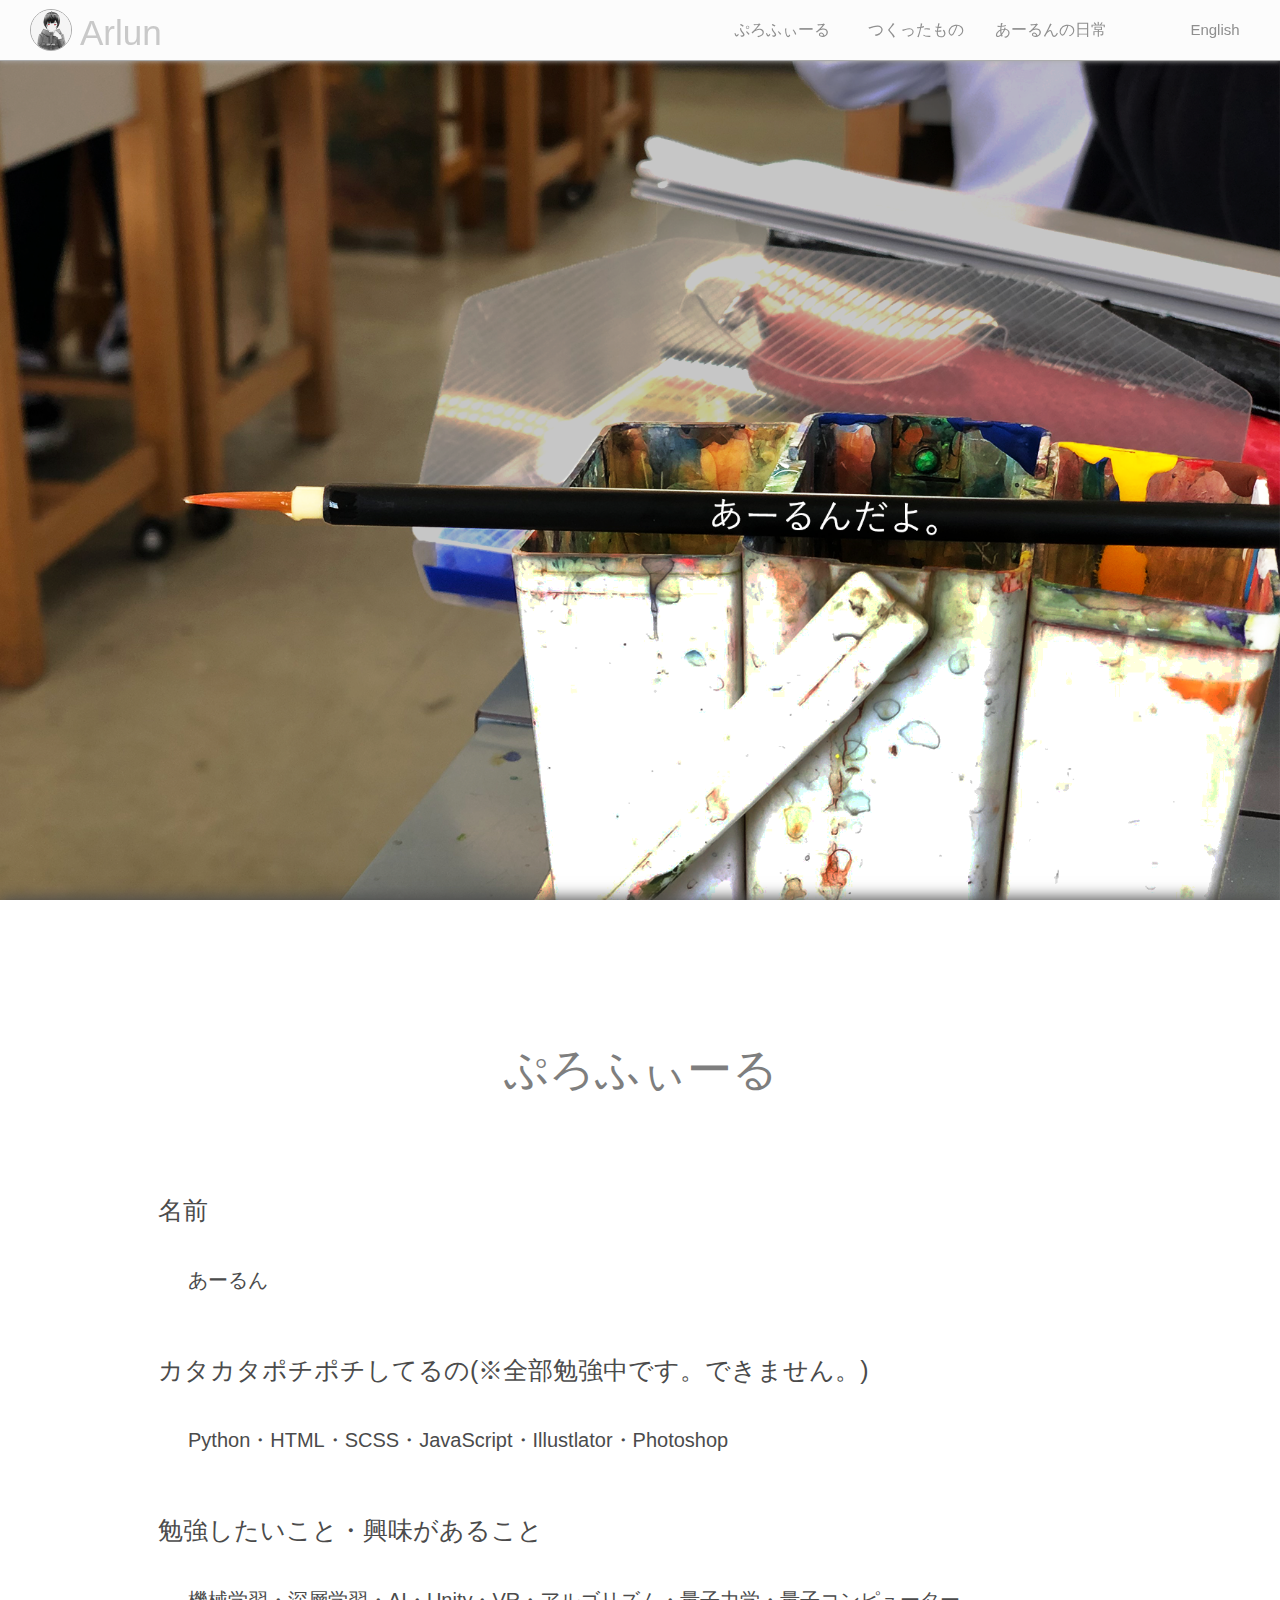
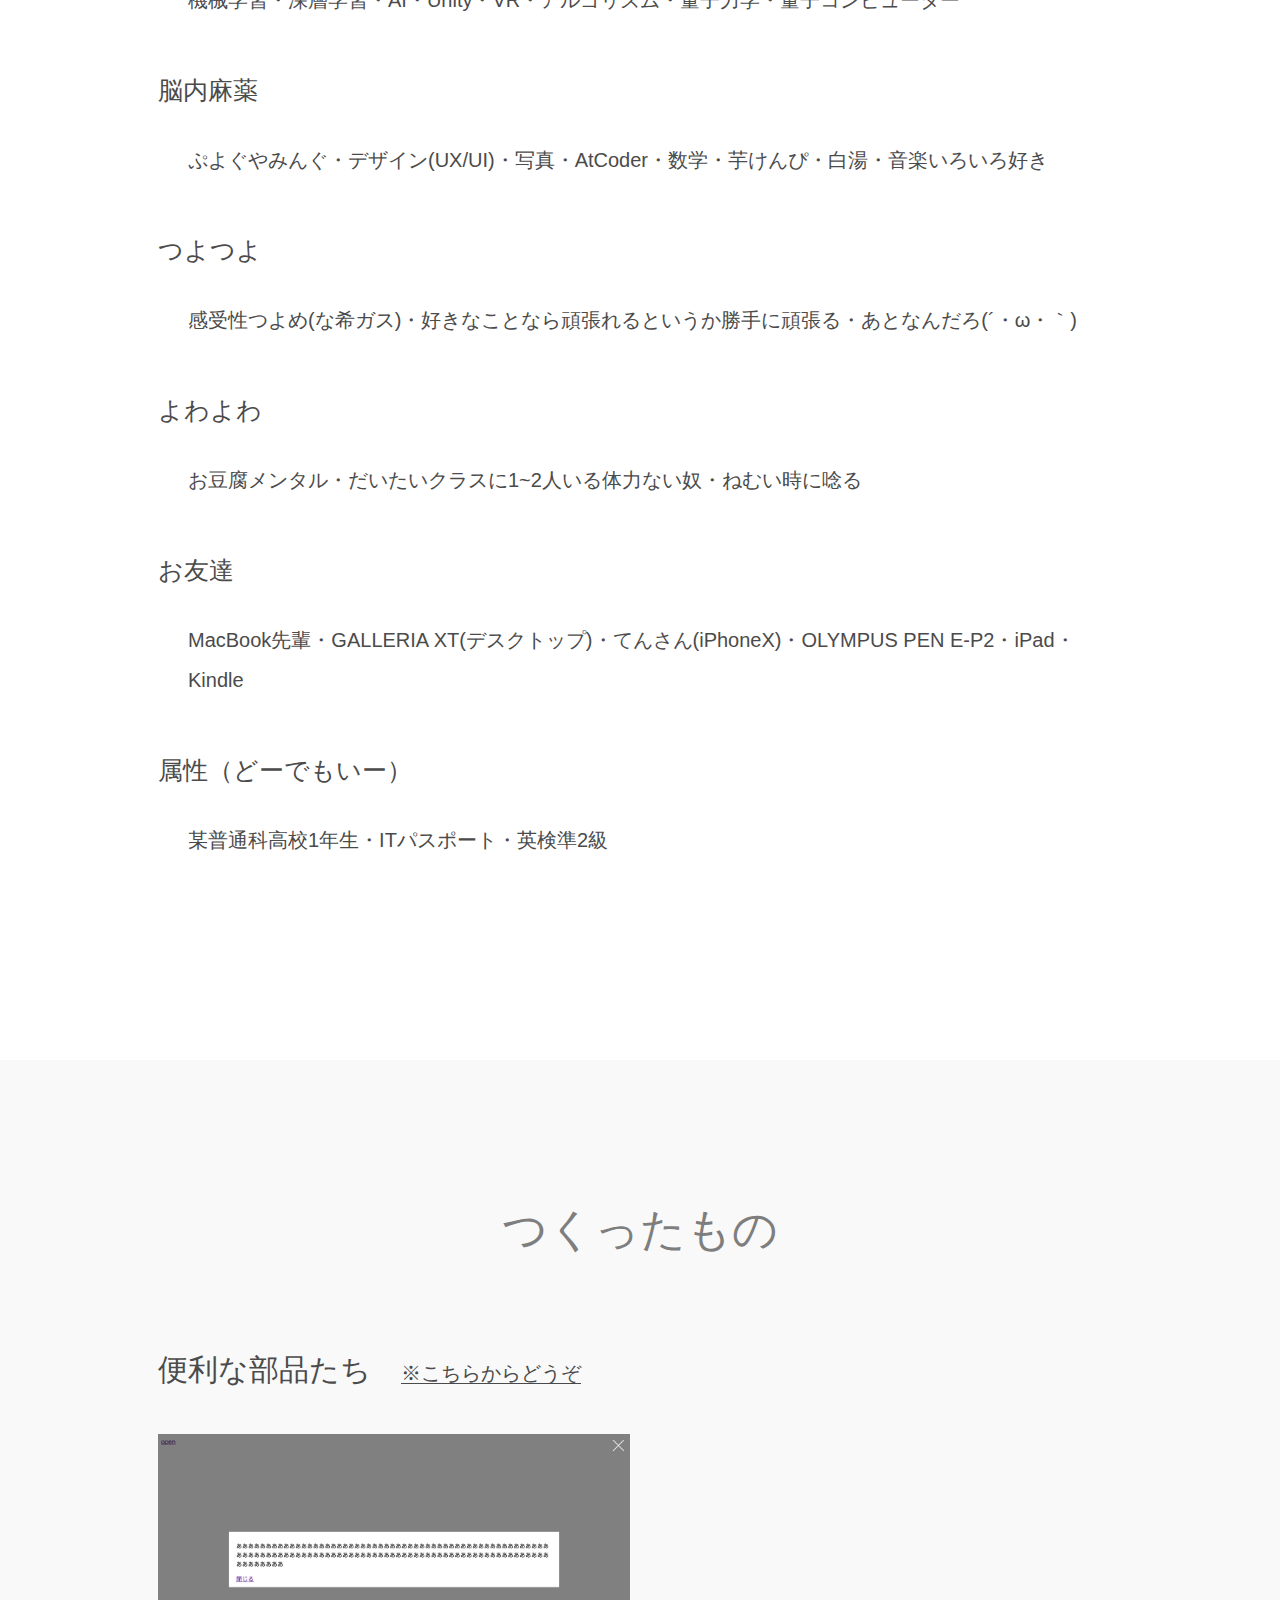
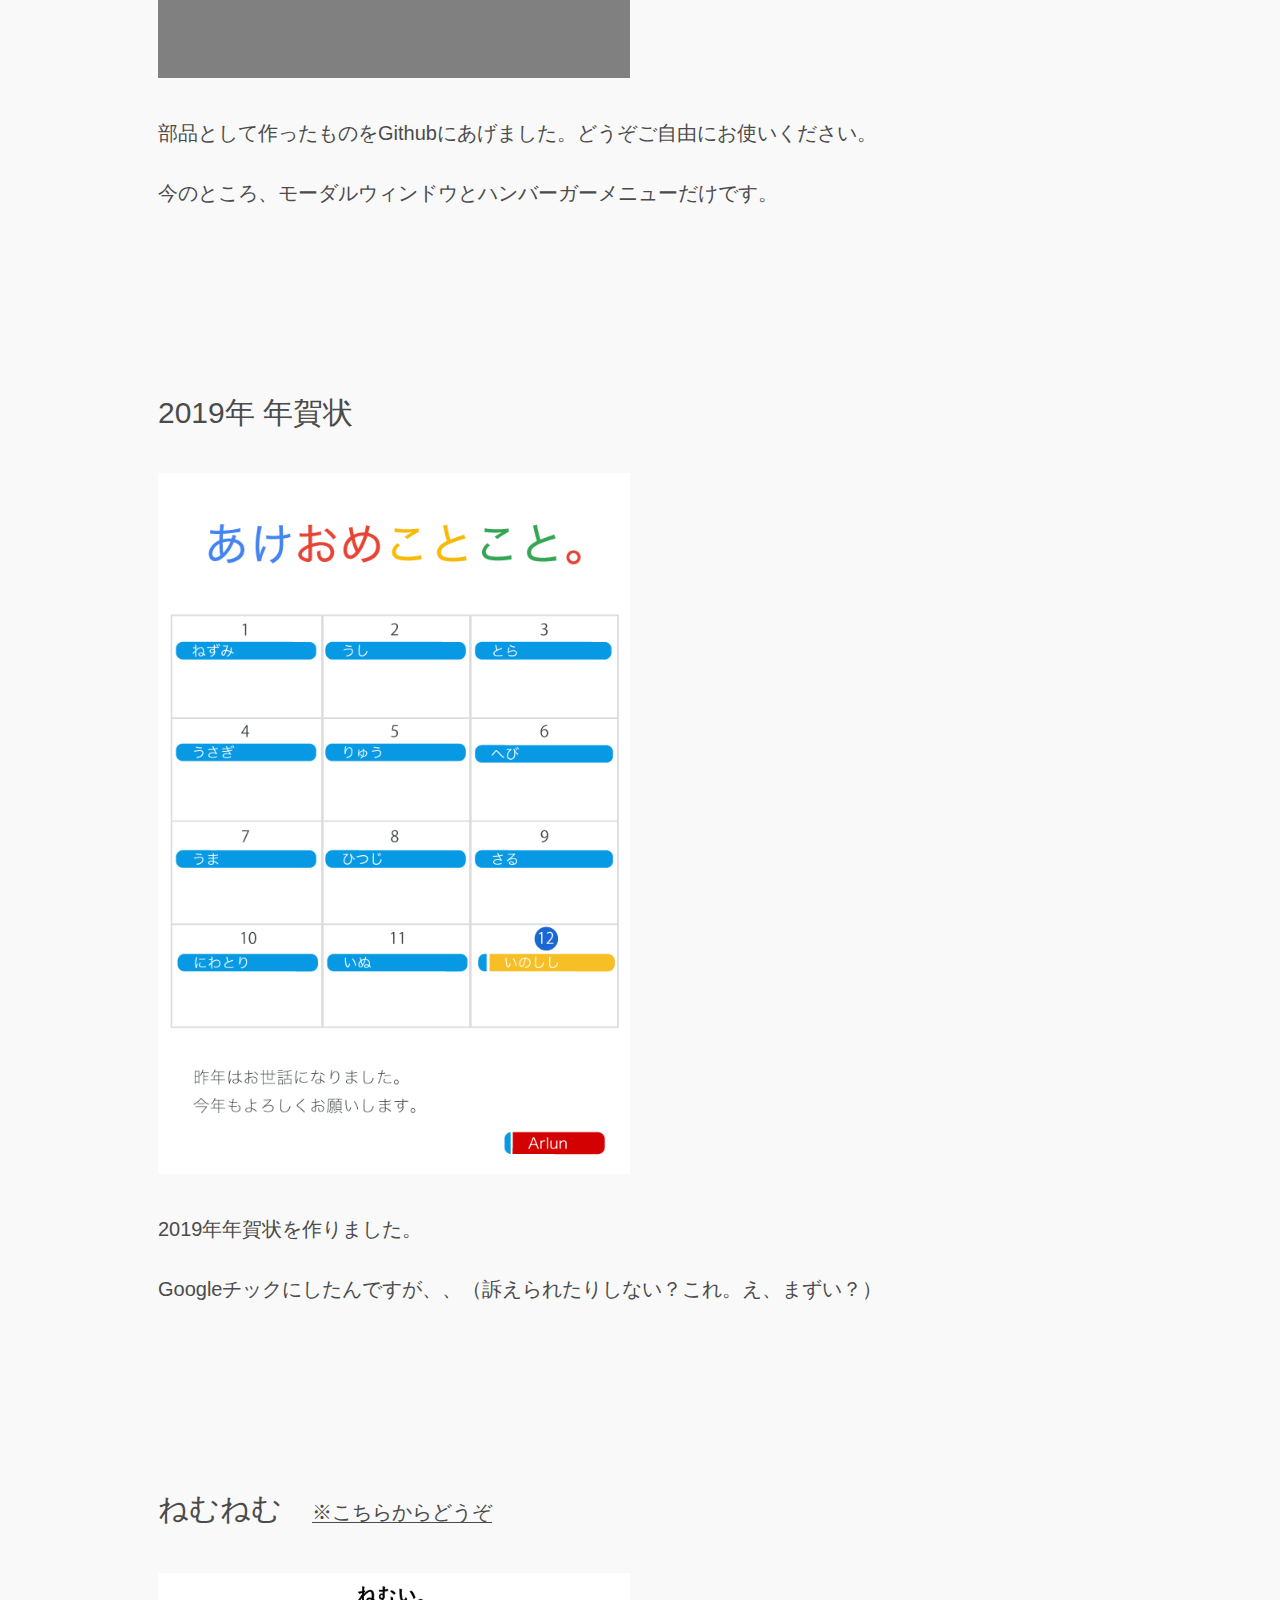
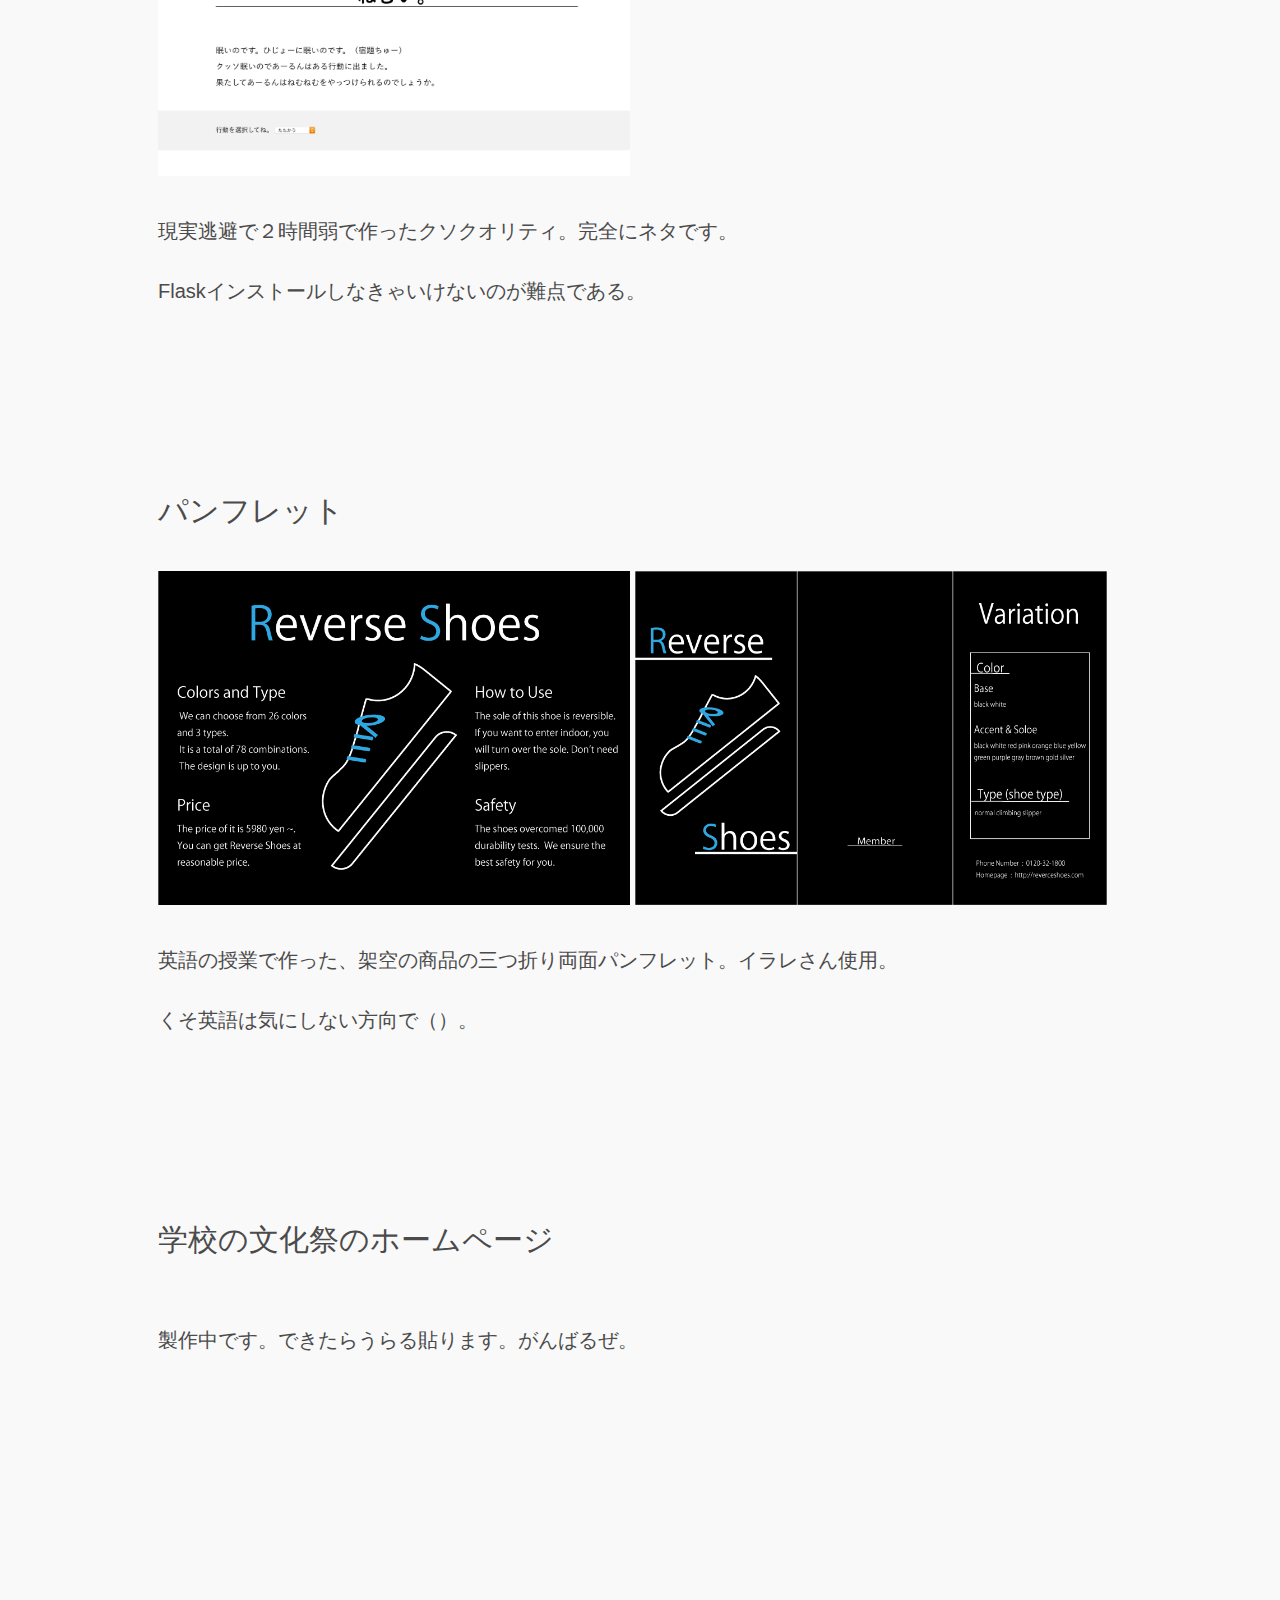
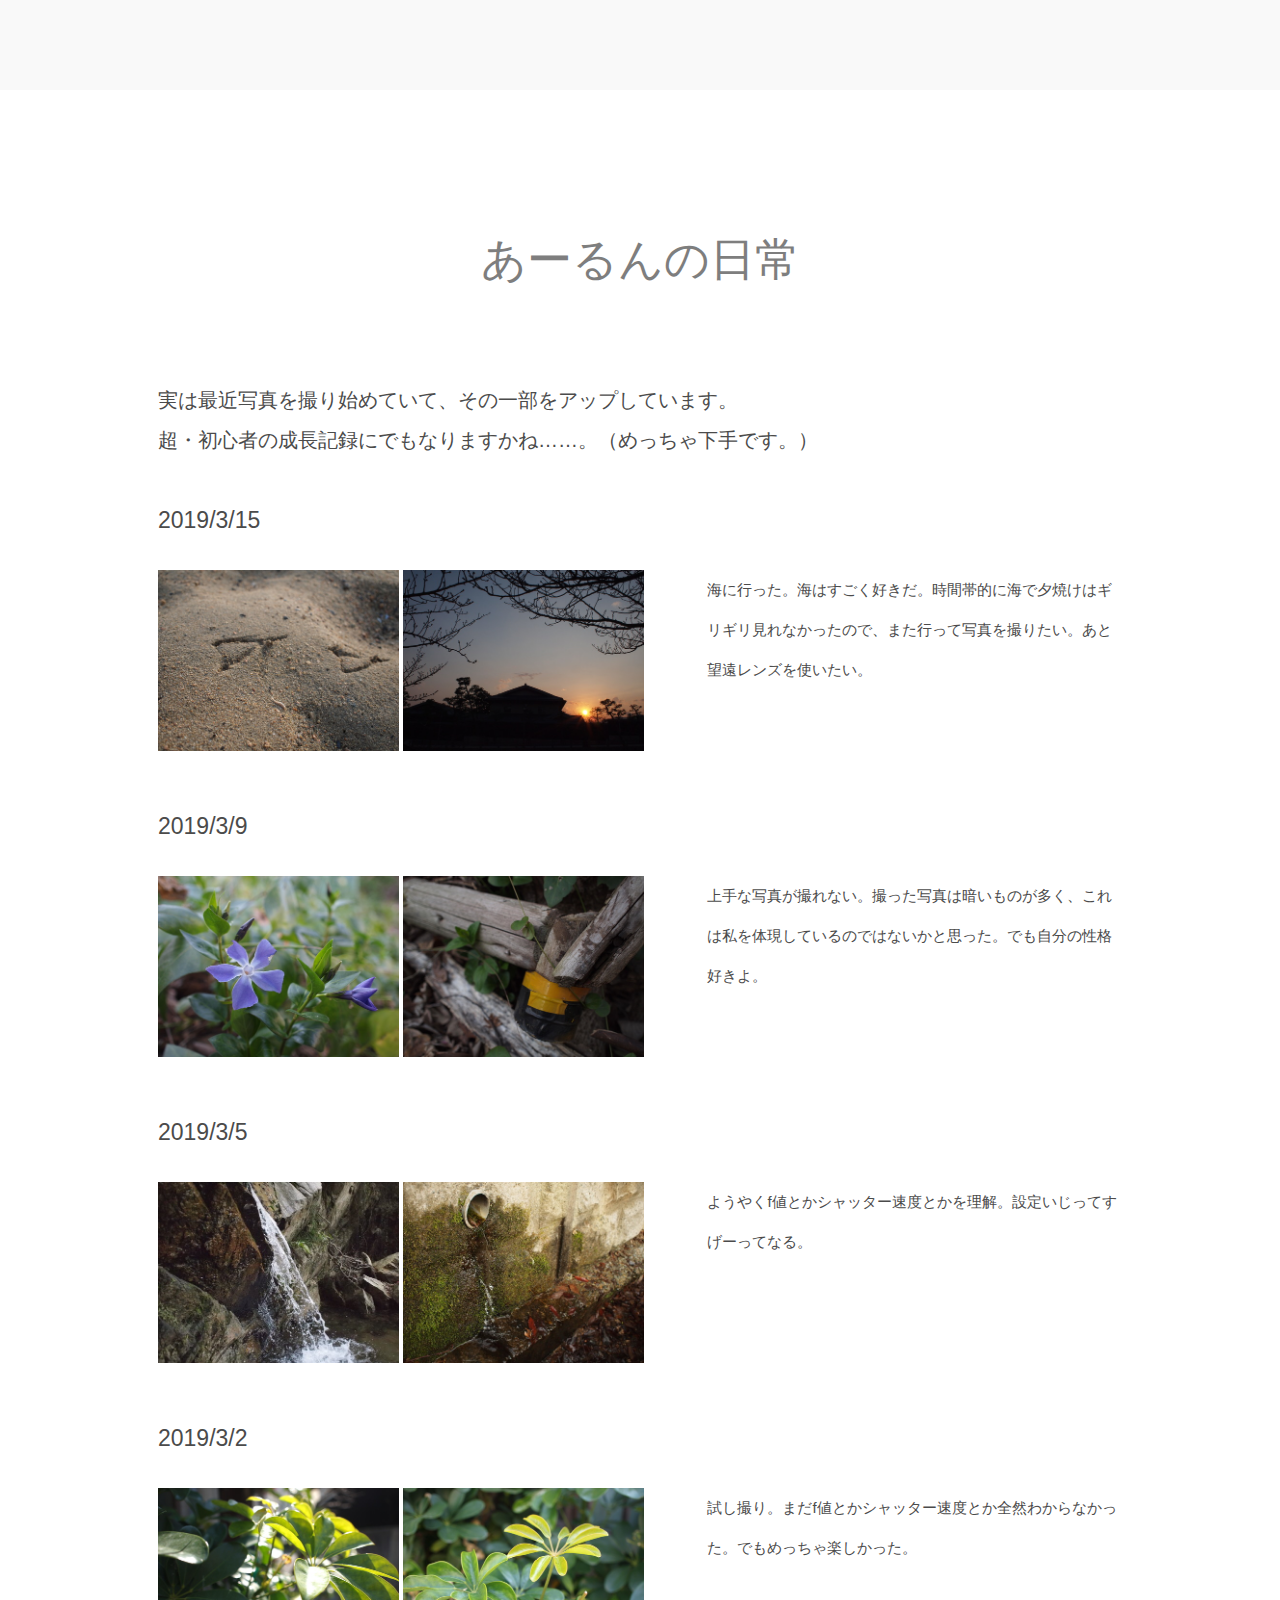
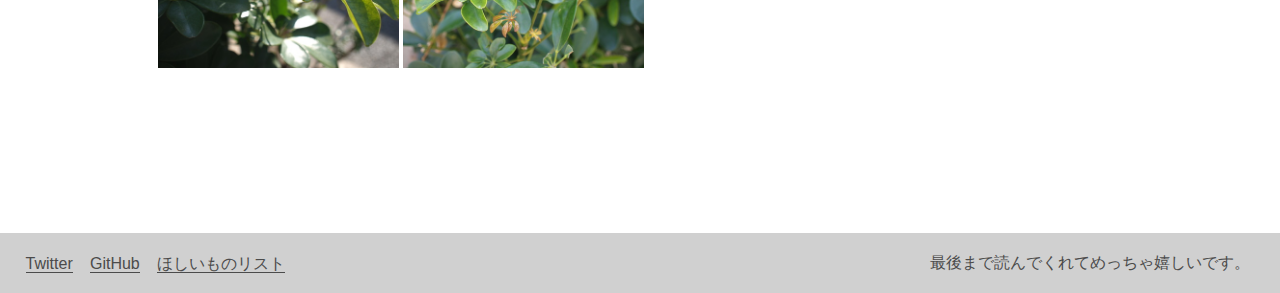
==== index.html @ 5e0205fe "うらる貼ります。" ====
<!DOCTYPE html>
<html lang="ja">
<head>
  <meta charset="utf-8">
  <meta name="viewport" content="width=device-width, initial-scale=1.0, maximum-scale=1.0, minimum-scale=1.0">
  <title>Arlun</title>
  <link rel="stylesheet" href="stylesheets/reset.css">
  <link rel="stylesheet" href="stylesheets/index.min.css">
  <link rel="shortcut icon" type="image/x-icon" href="imgs/favicon.ico">
</head>

<body>
  <header>
    <div class="home_link">
      <a class="home_link-btn" href="">
        <img class="home_link-btn-img" src="imgs/arlun.png" alt="home button">
        <span>Arlun</span>
      </a>
    </div>

    <div class="right">
      <div class="nav">
        <div id="menu_icon" class="menu_icon is_close" onclick="switch_menu()">
          <span class="top"></span>
          <span class="middle"></span>
          <span class="bottom"></span>
        </div>
      
        <div id="menu" class="menu is_hidden" onclick="switch_menu()">
          <ul>
            <li><a href="#profile">ぷろふぃーる</a></li>
            <li><a href="#works">つくったもの</a></li>
            <li><a href="#daily">あーるんの日常</a></li>
            <li class="transrate"><a href="./templates/english.html">English</a></li>
          </ul>
        </div>
      </div>
    </div>
  </header>


  <main>
    <div class="hello">
    </div>


    <div class="container profile" id="profile">
      <h2 class="container-title">ぷろふぃーる</h2>
      <div class="container-text">
        <h4>名前</h4>
        <p>あーるん</p>
        <h4>カタカタポチポチしてるの(※全部勉強中です。できません。)</h4>
        <p>Python・HTML・SCSS・JavaScript・Illustlator・Photoshop</p>
        <h4>勉強したいこと・興味があること</h4>
        <p>機械学習・深層学習・AI・Unity・VR・アルゴリズム・量子力学・量子コンピューター</p>
        <h4>脳内麻薬</h4>
        <p>ぷよぐやみんぐ・デザイン(UX/UI)・写真・AtCoder・数学・芋けんぴ・白湯・音楽いろいろ好き</p>
        <h4>つよつよ</h4>
        <p>感受性つよめ(な希ガス)・好きなことなら頑張れるというか勝手に頑張る・あとなんだろ(´・ω・｀)</p>
        <h4>よわよわ</h4>
        <p>お豆腐メンタル・だいたいクラスに1~2人いる体力ない奴・ねむい時に唸る</p>
        <h4>お友達</h4>
        <p>MacBook先輩・GALLERIA XT(デスクトップ)・てんさん(iPhoneX)・OLYMPUS PEN E-P2・iPad・Kindle</p>
        <h4>属性（どーでもいー）</h4>
        <p>某普通科高校1年生・ITパスポート・英検準2級</p>
      </div>
    </div>


    <div class="container works" id="works">
      <h2 class="container-title">つくったもの</h2>
      <div class="container-text">

        <div class="work">
          <h4>便利な部品たち<a href="https://github.com/ArlunAl/useful_parts" target="_bland">※こちらからどうぞ</a></h4>
          <img src="imgs/modal_window.png" alt="image">
          <p>部品として作ったものをGithubにあげました。どうぞご自由にお使いください。</p>
          <p>今のところ、モーダルウィンドウとハンバーガーメニューだけです。</p>
        </div>

        <div class="work">
          <h4>2019年 年賀状</h4>
          <img src="imgs/new_year_card.png" alt="image">
          <p>2019年年賀状を作りました。</p>
          <p>Googleチックにしたんですが、、（訴えられたりしない？これ。え、まずい？）</p>
        </div>

        <div class="work">
          <h4>ねむねむ<a href="https://github.com/ArlunAl/nemunemu" target="_bland">※こちらからどうぞ</a></h4>
          <img src="imgs/nemunemu.png" alt="image">
          <p>現実逃避で２時間弱で作ったクソクオリティ。完全にネタです。</p>
          <p>Flaskインストールしなきゃいけないのが難点である。</p>
        </div>

        <div class="work">
          <h4>パンフレット</h4>
          <img src="imgs/c1o.png" alt="image">
          <img src="imgs/c1o_back.png" alt="image">
          <p>英語の授業で作った、架空の商品の三つ折り両面パンフレット。イラレさん使用。</p>
          <p>くそ英語は気にしない方向で（）。</p>
        </div>

        <div class="work">
          <h4>学校の文化祭のホームページ</h4>
          <p>製作中です。できたらうらる貼ります。がんばるぜ。</p>
        </div>
      </div>
    </div>


    <div class="container daily" id="daily">
      <h2 class="container-title">あーるんの日常</h2>
      <div class="container-text">
        <p>実は最近写真を撮り始めていて、その一部をアップしています。</p>
        <p>超・初心者の成長記録にでもなりますかね……。（めっちゃ下手です。）</p>

        <div class="daily-one_day">
          <h4>2019/3/15</h4>
          <a href="imgs/P3150899.JPG" target="blank"><img src="imgs/min/P3150899.jpg" alt="photo"></a>
          <a href="imgs/P3150909.JPG" target="blank"><img src="imgs/min/P3150909.jpg" alt="photo"></a>
          <p>海に行った。海はすごく好きだ。時間帯的に海で夕焼けはギリギリ見れなかったので、また行って写真を撮りたい。あと望遠レンズを使いたい。</p>
        </div>

        <div class="daily-one_day">
          <h4>2019/3/9</h4>
          <a href="imgs/P3090724.JPG" target="blank"><img src="imgs/min/P3090724.jpg" alt="photo"></a>
          <a href="imgs/P3090765.JPG" target="blank"><img src="imgs/min/P3090765.jpg" alt="photo"></a>
          <p>上手な写真が撮れない。撮った写真は暗いものが多く、これは私を体現しているのではないかと思った。でも自分の性格好きよ。</p>
        </div>

        <div class="daily-one_day">
          <h4>2019/3/5</h4>
          <a href="imgs/P3050409.JPG" target="blank"><img src="imgs/min/P3050409.jpg" alt="photo"></a>
          <a href="imgs/P3050505.JPG" target="blank"><img src="imgs/min/P3050505.jpg" alt="photo"></a>
          <p>ようやくf値とかシャッター速度とかを理解。設定いじってすげーってなる。</p>
        </div>

        <div class="daily-one_day">
          <h4>2019/3/2</h4>
          <a href="imgs/P3020204.JPG" target="blank"><img src="imgs/min/P3020204.jpg" alt="photo"></a>
          <a href="imgs/P3020209.JPG" target="blank"><img src="imgs/min/P3020209.jpg" alt="photo"></a>
          <p>試し撮り。まだf値とかシャッター速度とか全然わからなかった。でもめっちゃ楽しかった。</p>
        </div>

      </div>
    </div>
  </main>

  <footer>
    <a class="most_left" href="https://twitter.com/I_am_ohuton" target="_blank">Twitter</a>
    <a href="https://github.com/ArlunAl" target="_bland">GitHub</a>
    <a href="http://amzn.asia/dOQKXVB" target="_bland">ほしいものリスト</a>
    <p>最後まで読んでくれてめっちゃ嬉しいです。</p>
  </footer>

  <script>
    function switch_menu() {
      var menu = document.getElementById("menu");
      menu.classList.toggle("is_shown");
      menu.classList.toggle("is_hidden");

      var menu_icon = document.getElementById("menu_icon");
      menu_icon.classList.toggle("is_open");
      menu_icon.classList.toggle("is_close"); 
    }</script>
</body>
---- stylesheets/index.min.css ----
﻿@keyframes menu_char_fadein{0%{opacity:0;display:none;transform:translateY(20px)}100%{opacity:1;transform:translateY(0px);display:block}}@keyframes menu_fadein{0%{opacity:0;display:block}100%{opacity:0.9;background-color:white}}body{height:100%;font-family:游ゴシック体, 'Yu Gothic', YuGothic, 'ヒラギノ角ゴシック Pro', 'Hiragino Kaku Gothic Pro', メイリオ, Meiryo, Osaka, 'ＭＳ Ｐゴシック', 'MS PGothic', sans-serif;color:#4b4b4b;background-size:cover}header{position:fixed;height:60px;width:100%;color:white;background-color:#fcfcfc;border-bottom:solid 1px;border-color:#ababab;box-shadow:#ababab 0 0 5px}header .home_link{float:left;height:100%}header .home_link-btn{display:inline-block;text-decoration:none;margin-left:30px}header .home_link-btn-img{display:inline-block;height:40px;border-radius:27px;margin-top:9px;border:solid 1.5px;border-color:#ababab}header .home_link-btn span{position:absolute;top:15px;left:80px;font-size:35px;color:#c9c9c9}header .right{display:inline-block;float:right;height:100%}header .right ul{height:100%}header .right ul li{display:inline-block;text-align:center;height:100%;width:130px}header .right ul li a{display:inline-block;width:100%;height:100%;text-decoration:none;display:inline-block;color:#8f8f8f;line-height:60px;transition:0.3s}header .right ul li a:hover{color:#636363}header .right ul .transrate{padding-left:30px;font-size:15px}@media (max-width: 700px){header .home_link img{display:none}header .home_link span{top:17px;left:15px;font-size:30px}header .right .nav .menu_icon{position:fixed;right:3px;z-index:10;width:60px;height:60px}header .right .nav .menu_icon span{position:fixed;display:block;width:33px;height:1px;right:17px;background-color:#a7a7a7}header .right .nav .is_open .top{transform:rotate(45deg);top:32px;width:40px;transition:all 0.2s}header .right .nav .is_open .middle{background-color:rgba(255,255,255,0);top:32px;transition:all 0.2s}header .right .nav .is_open .bottom{transform:rotate(-45deg);top:32px;width:40px;transition:all 0.2s}header .right .nav .is_close .top{transform:rotate(0deg);top:20px;width:33px;transition:all 0.2s}header .right .nav .is_close .middle{background-color:#a7a7a7;top:32px;transition:all 0.2s}header .right .nav .is_close .bottom{transform:rotate(0deg);top:44px;width:33px;transition:all 0.2s}header .right .nav .menu{position:fixed;top:60px;left:0;width:100%;height:100%}header .right .nav .menu li{list-style:none;text-align:center;padding-top:30px;width:40%;height:70px;margin-left:30%}header .right .nav .menu li a{border-bottom:0.5px solid #636363}header .right .nav .menu .transrate{padding-left:0;padding-top:60px}header .right .nav .is_hidden{display:none}header .right .nav .is_hidden a{display:none}header .right .nav .is_shown{animation-name:menu_fadein;animation-duration:0.2s;background-color:white;opacity:0.9}header .right .nav .is_shown a{animation-name:menu_char_fadein;animation-duration:0.3s;display:block}}.hello{height:100vh;background-image:url("../imgs/top.png");background-attachment:fixed;background-repeat:no-repeat;background-position:right;background-size:cover}@media (max-width: 700px){.hello{background:none}.hello::before{content:"";display:block;position:fixed;top:0;left:0;z-index:-10;width:100%;height:100vh;background:url("../imgs/top_mobile.png") center/cover no-repeat}}.container{padding:150px 10%;background-color:#f9f9f9;line-height:40px}.container-title{text-align:center;padding-bottom:100px;font-size:45px;font-weight:100;color:#7e7e7e}.container-text{margin:0 30px}.container-text h4{font-weight:100;font-size:25px}.container-text p{font-size:20px}@media (max-width: 700px){.container{padding:80px 3%}.container-title{font-size:35px;padding-bottom:80px}.container-text{margin:0 15px}.container-text h4{font-size:20px}.container-text p{font-size:15px;line-height:30px}}.profile{background-color:white;box-shadow:0 -2px 15px;border:none #4b4b4b}.profile h4{padding-bottom:30px}.profile p{padding-bottom:50px;padding-left:30px}@media (max-width: 700px){.profile p{padding-left:0}}.works .work{padding-bottom:180px}.works a{display:inline-block;text-decoration:none;color:#4b4b4b;border-bottom:solid 1px;border-color:#4b4b4b;font-size:20px;margin:10px 30px;line-height:20px}.works a:hover{color:black;border-color:black}.works img{display:inline-block;width:49%}.works h4{padding-bottom:40px;font-size:30px}.works p{padding-top:20px}@media (max-width: 700px){.works .work{padding-bottom:90px}.works h4{font-size:25px;padding-bottom:20px}.works p{padding-top:0}.works a{font-size:15px}}.daily{background-color:white}.daily-one_day{margin-top:40px}.daily-one_day h4{padding-bottom:30px;font-size:23px}.daily-one_day img{width:25%}.daily-one_day p{width:43%;display:block;float:right;font-size:15px}@media (max-width: 700px){.daily-one_day h4{padding-bottom:15px}.daily-one_day img{width:49%}.daily-one_day p{width:100%;padding-bottom:20px;float:none}}footer{height:60px;background-color:#d0d0d0}footer p{display:inline-block;float:right;line-height:60px;padding-right:30px}footer a{display:inline-block;text-decoration:none;color:#4b4b4b;border-bottom:solid 1px;border-color:#4b4b4b;padding-top:23px;margin-left:1vw}footer a:hover{color:black;border-color:black}footer .most_left{margin-left:2vw}@media (max-width: 700px){footer{height:120px}footer p{display:block;line-height:20px;margin-top:20px;margin-left:10px}footer a{margin-left:2vw}footer .most_left{margin-left:10px}}
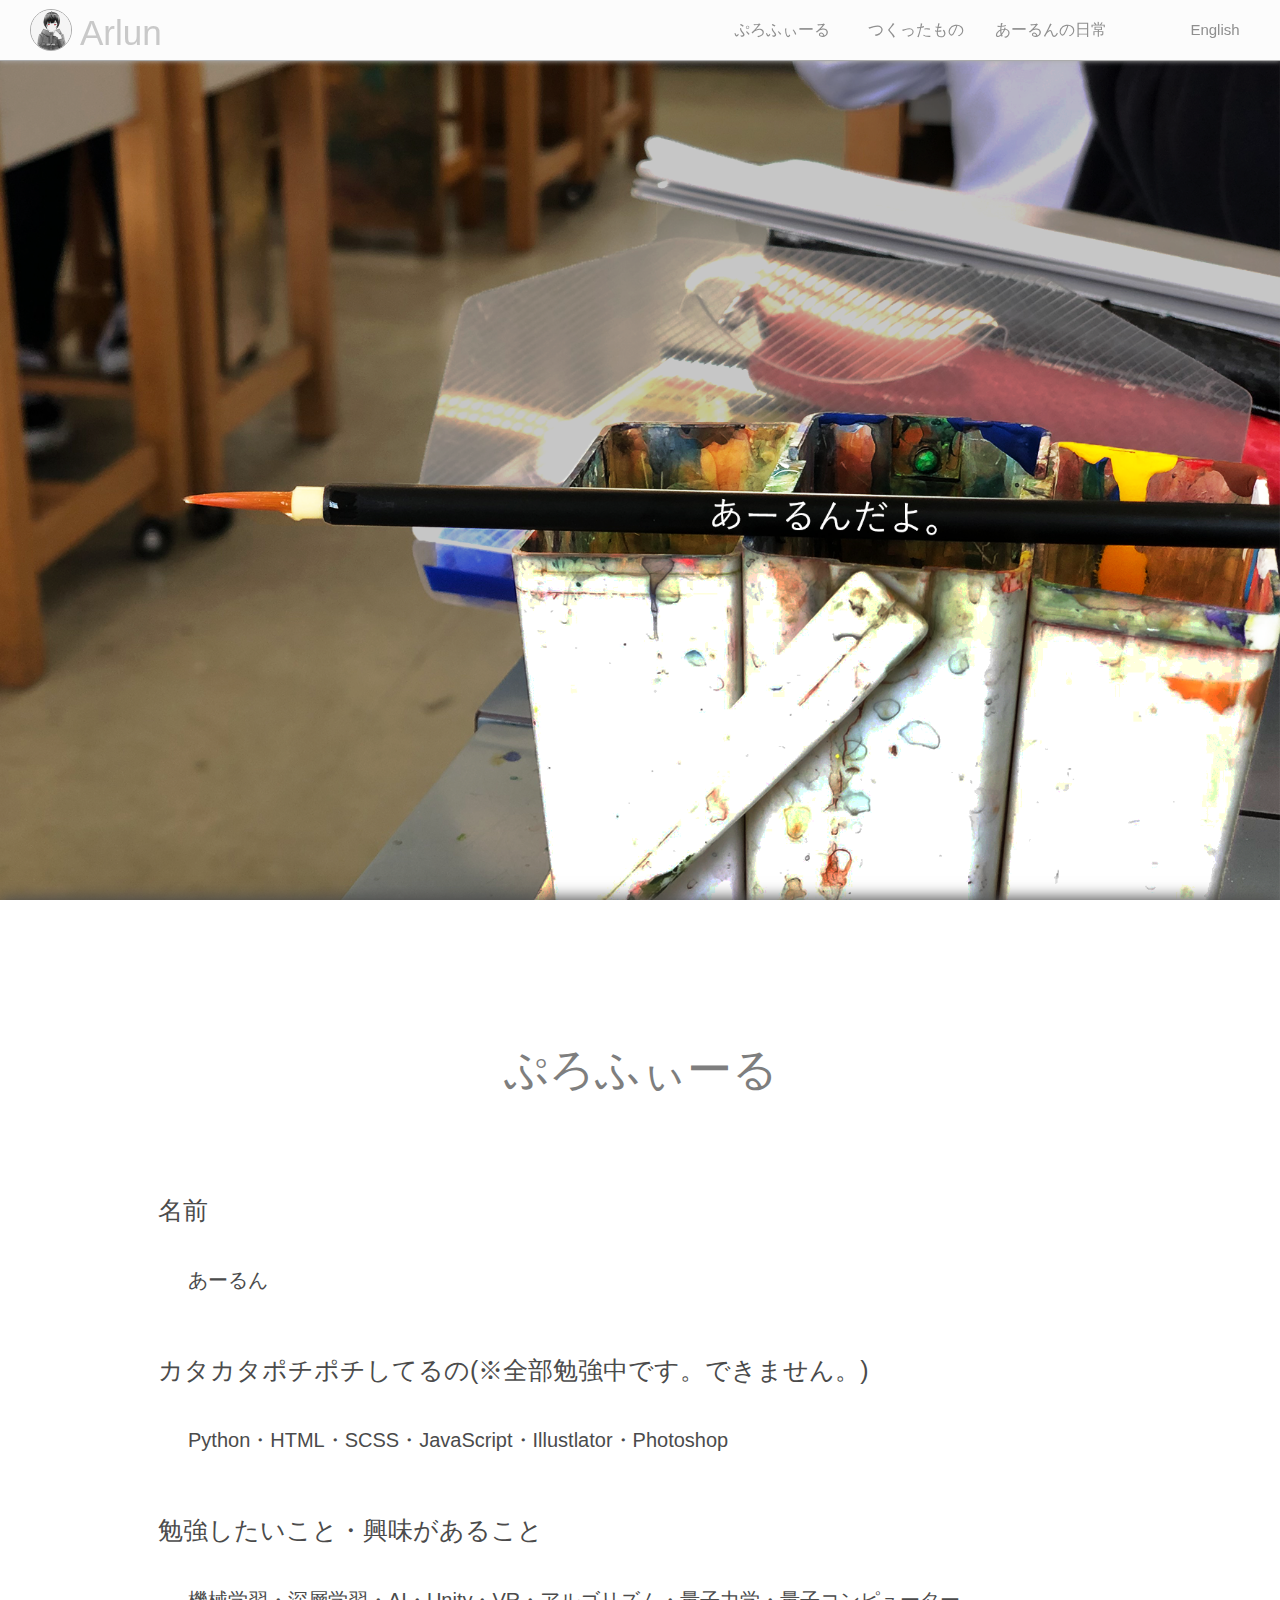
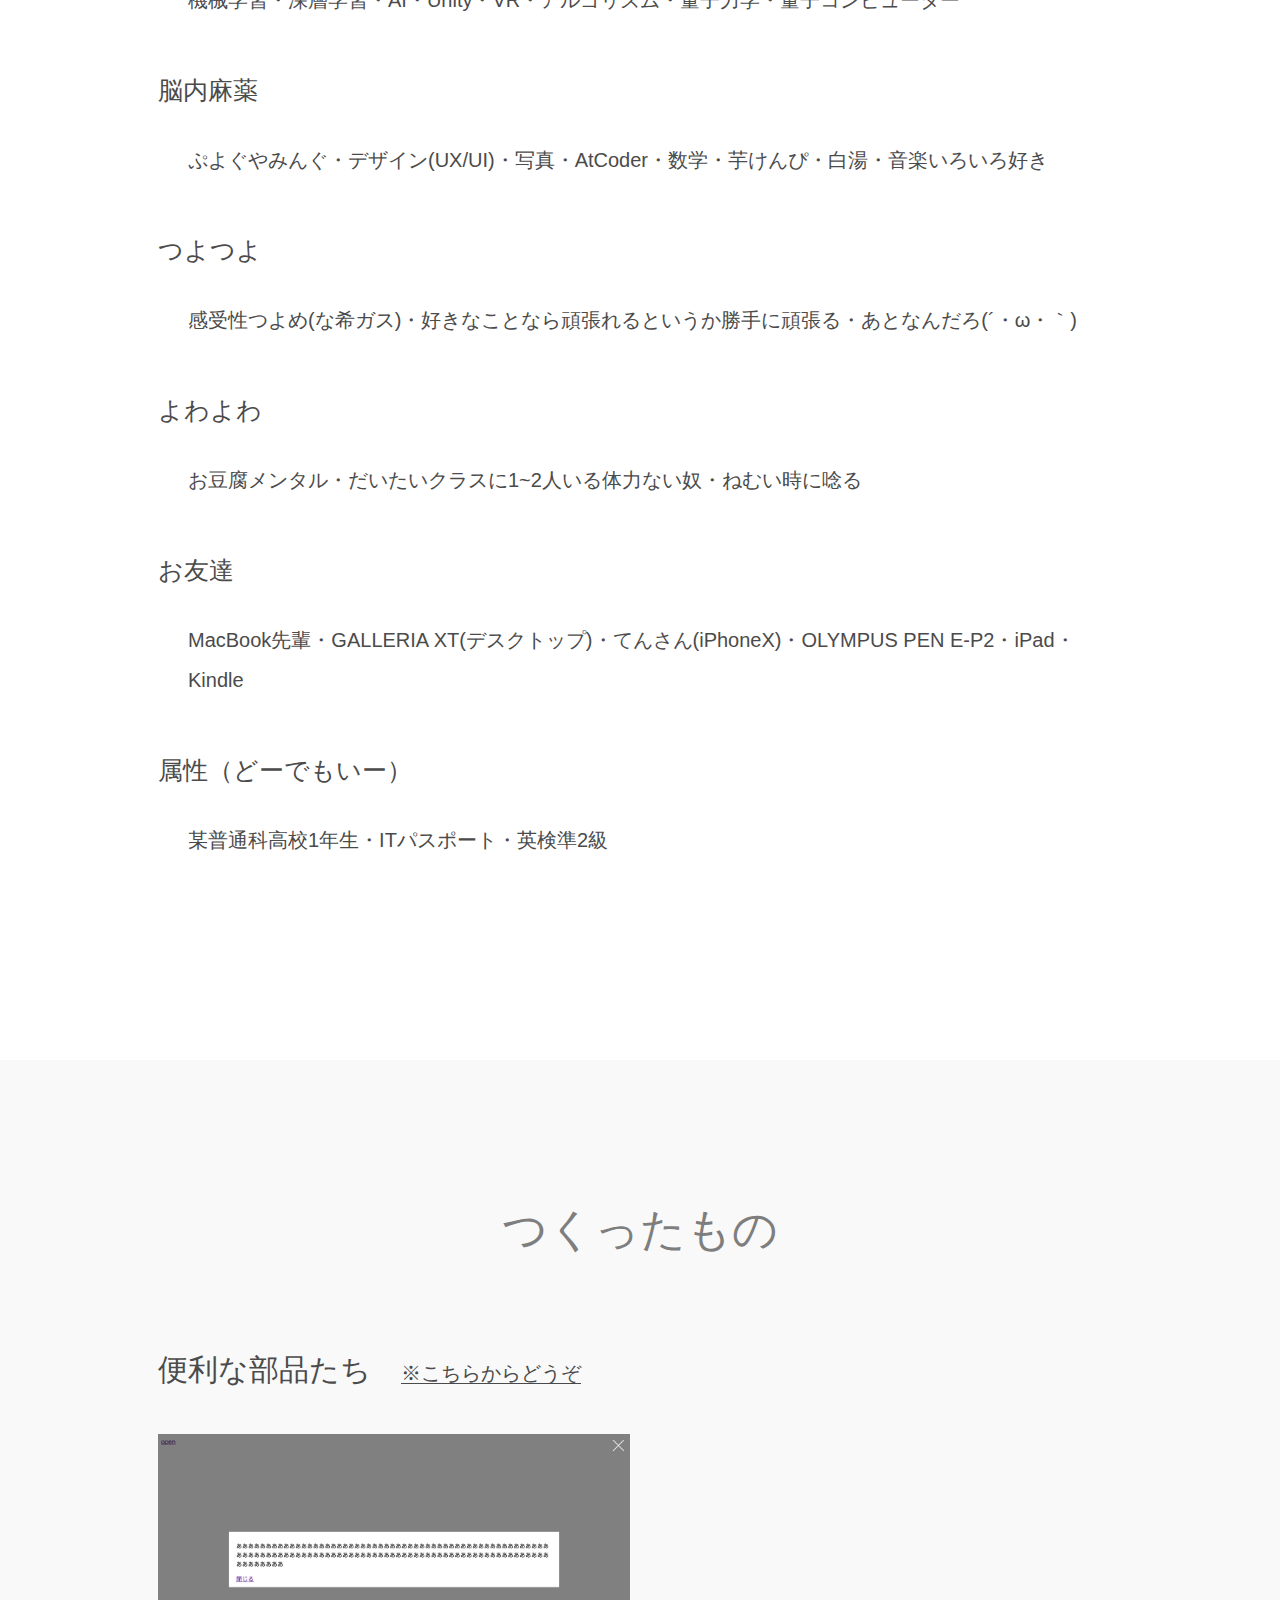
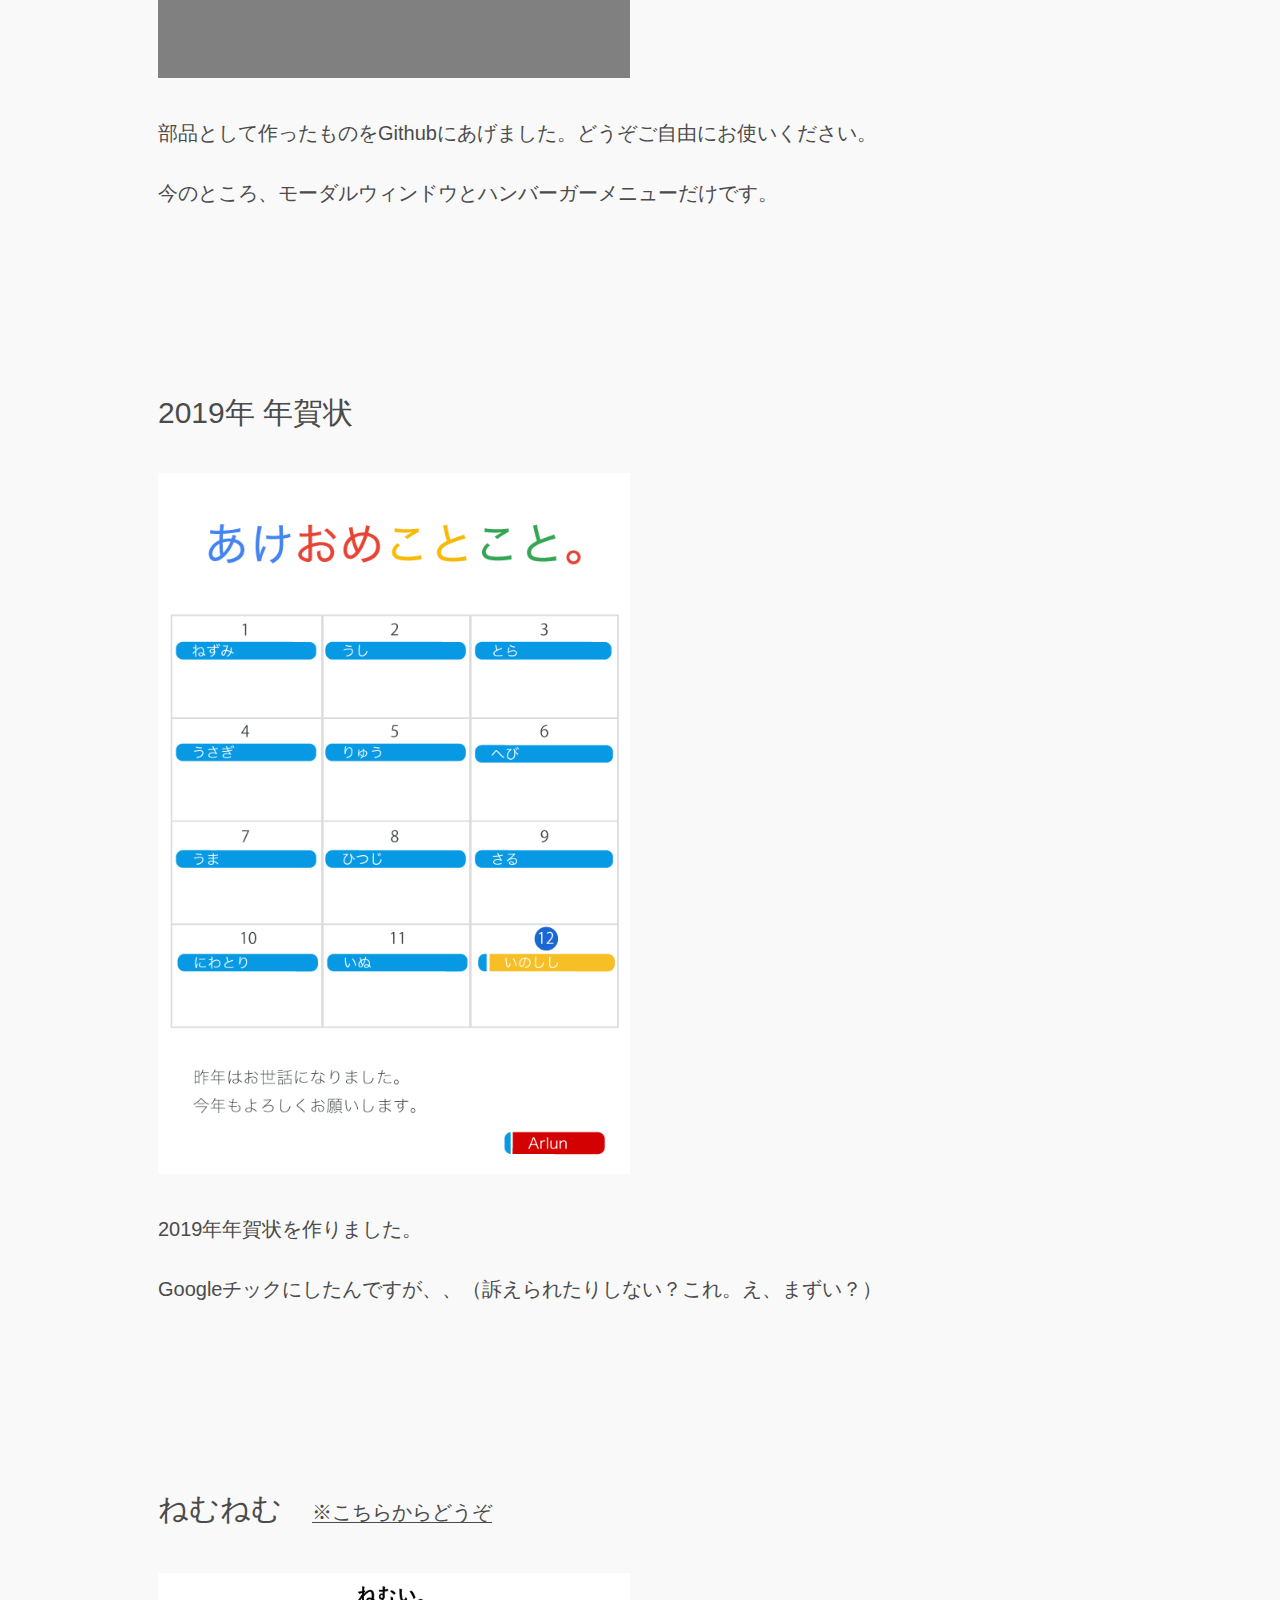
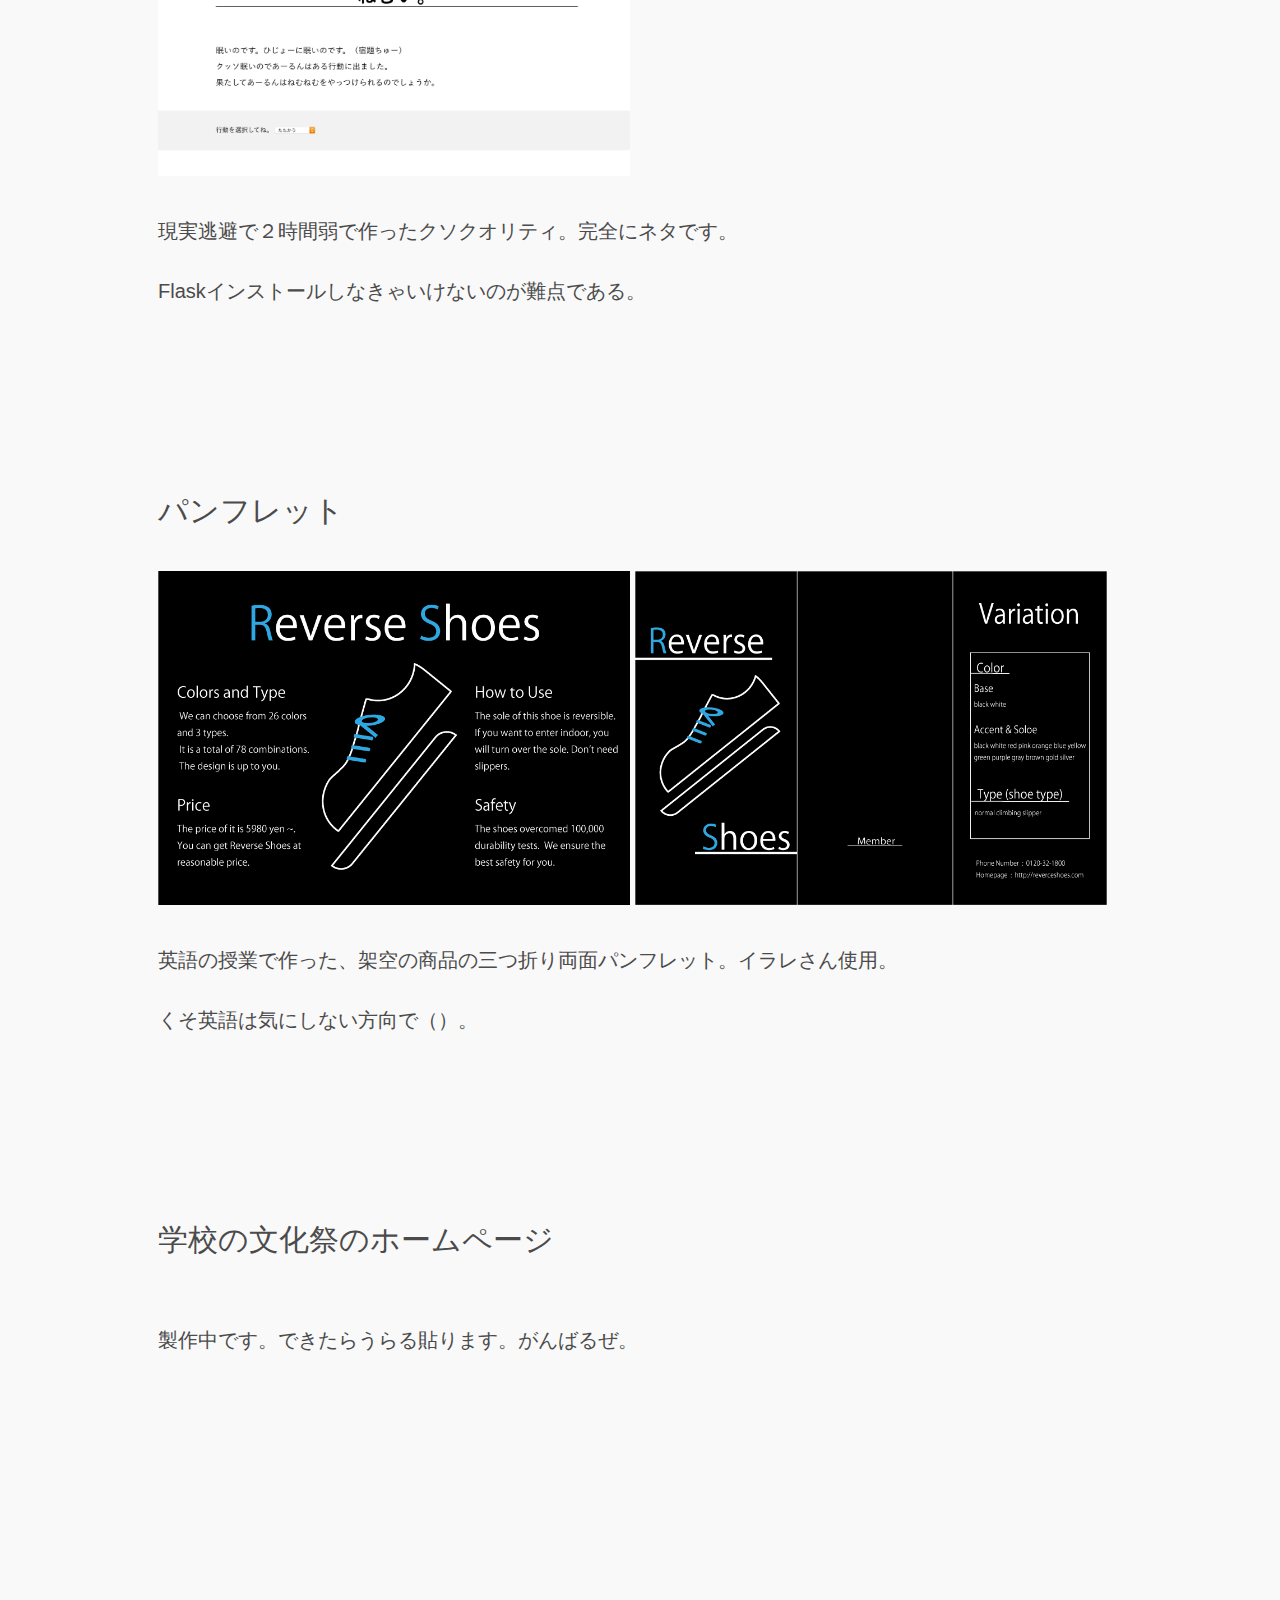
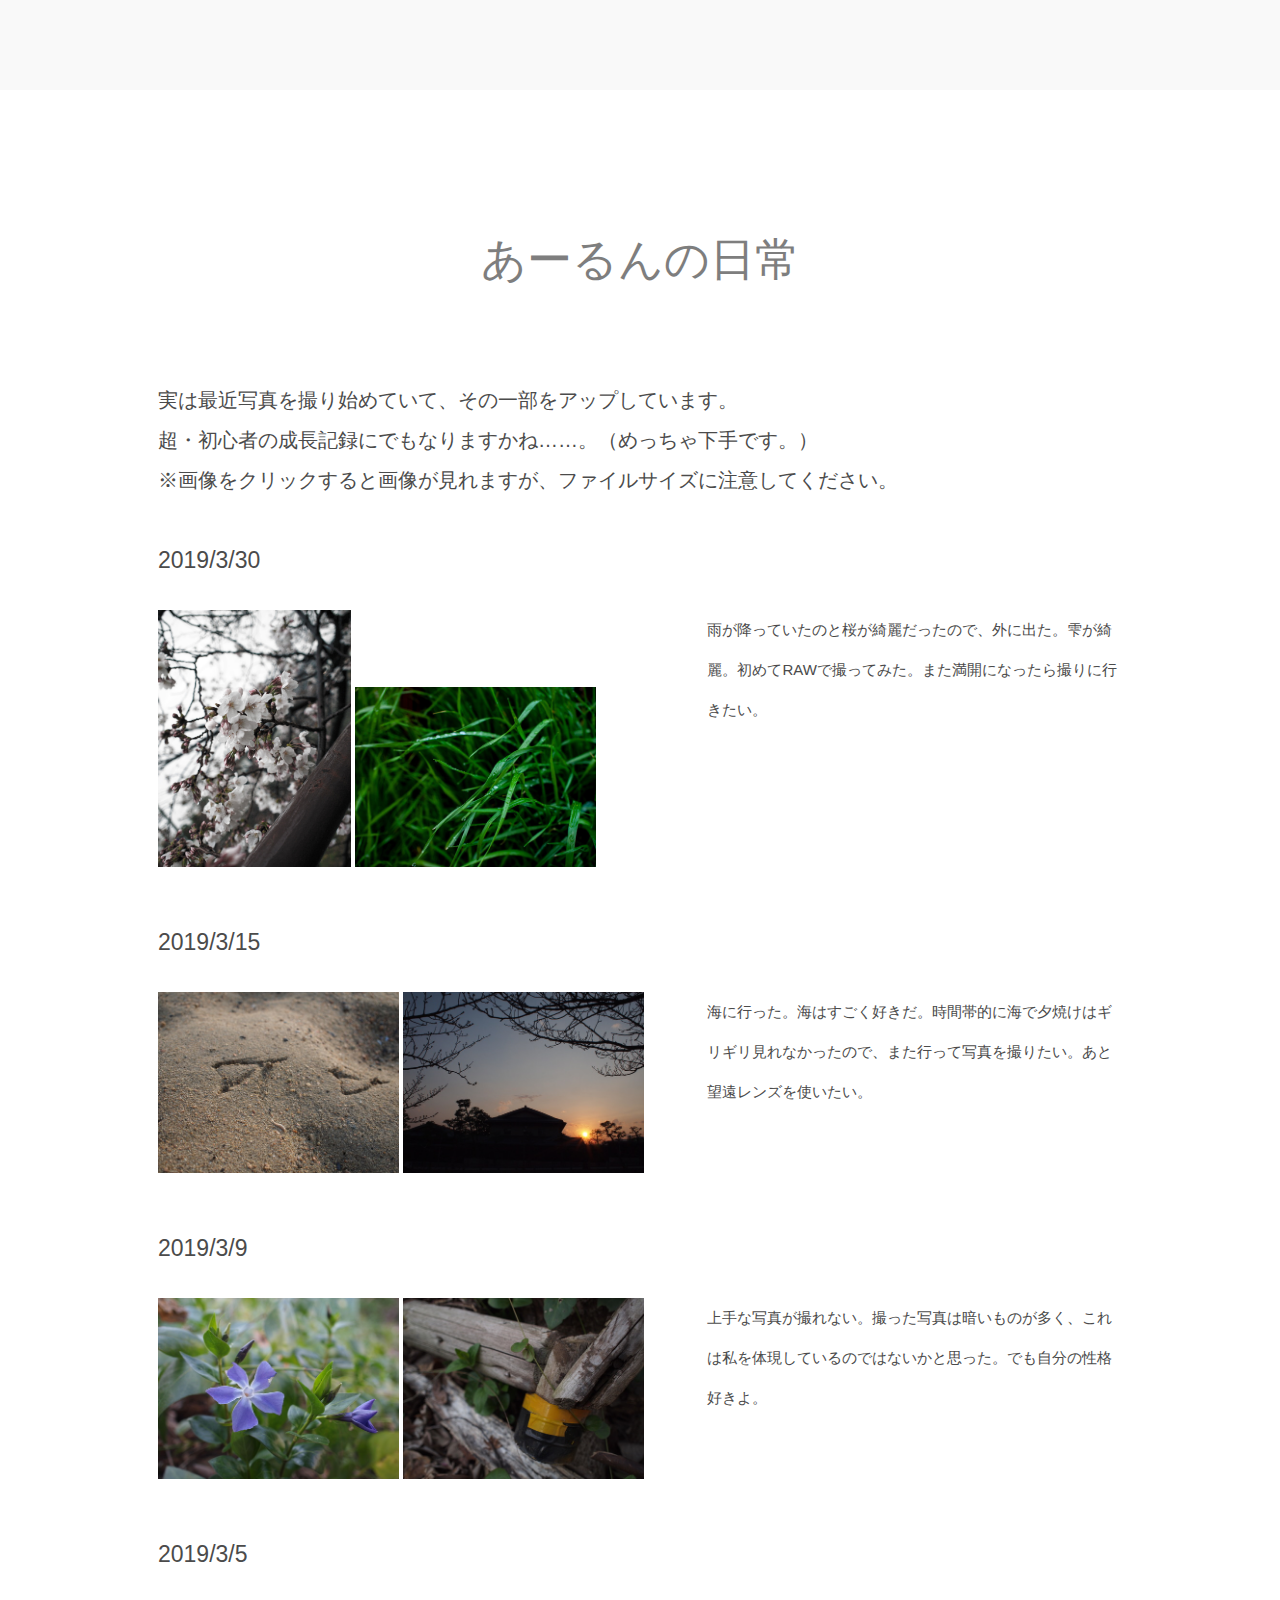
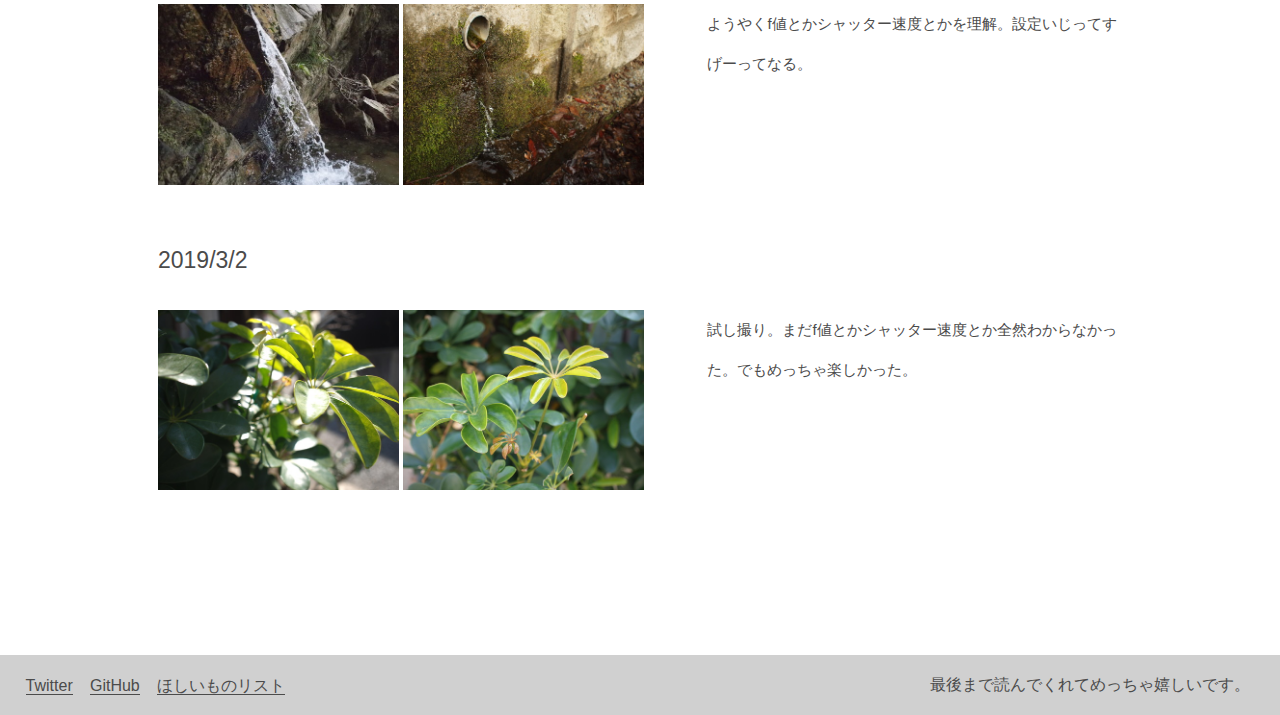
==== commit e23ae2d0: "2019/3/30, english.htmlをindex.htmlと同じ階層にした。" ====
--- a/index.html
+++ b/index.html
@@ -113,6 +113,14 @@
       <div class="container-text">
         <p>実は最近写真を撮り始めていて、その一部をアップしています。</p>
         <p>超・初心者の成長記録にでもなりますかね……。（めっちゃ下手です。）</p>
+        <p>※画像をクリックすると画像が見れますが、ファイルサイズに注意してください。</p>
+
+        <div class="daily-one_day">
+          <h4>2019/3/30</h4>
+          <a href="imgs/P3300988.jpg" target="blank"><img class="vertical" src="imgs/min/P3300988.jpg" alt="photo"></a>
+          <a href="imgs/P3301033.jpg" target="blank"><img src="imgs/min/P3301033.jpg" alt="photo"></a>
+          <p>雨が降っていたのと桜が綺麗だったので、外に出た。雫が綺麗。初めてRAWで撮ってみた。また満開になったら撮りに行きたい。</p>
+        </div>
 
         <div class="daily-one_day">
           <h4>2019/3/15</h4>
--- a/stylesheets/index.min.css
+++ b/stylesheets/index.min.css
@@ -1 +1 @@
-﻿@keyframes menu_char_fadein{0%{opacity:0;display:none;transform:translateY(20px)}100%{opacity:1;transform:translateY(0px);display:block}}@keyframes menu_fadein{0%{opacity:0;display:block}100%{opacity:0.9;background-color:white}}body{height:100%;font-family:游ゴシック体, 'Yu Gothic', YuGothic, 'ヒラギノ角ゴシック Pro', 'Hiragino Kaku Gothic Pro', メイリオ, Meiryo, Osaka, 'ＭＳ Ｐゴシック', 'MS PGothic', sans-serif;color:#4b4b4b;background-size:cover}header{position:fixed;height:60px;width:100%;color:white;background-color:#fcfcfc;border-bottom:solid 1px;border-color:#ababab;box-shadow:#ababab 0 0 5px}header .home_link{float:left;height:100%}header .home_link-btn{display:inline-block;text-decoration:none;margin-left:30px}header .home_link-btn-img{display:inline-block;height:40px;border-radius:27px;margin-top:9px;border:solid 1.5px;border-color:#ababab}header .home_link-btn span{position:absolute;top:15px;left:80px;font-size:35px;color:#c9c9c9}header .right{display:inline-block;float:right;height:100%}header .right ul{height:100%}header .right ul li{display:inline-block;text-align:center;height:100%;width:130px}header .right ul li a{display:inline-block;width:100%;height:100%;text-decoration:none;display:inline-block;color:#8f8f8f;line-height:60px;transition:0.3s}header .right ul li a:hover{color:#636363}header .right ul .transrate{padding-left:30px;font-size:15px}@media (max-width: 700px){header .home_link img{display:none}header .home_link span{top:17px;left:15px;font-size:30px}header .right .nav .menu_icon{position:fixed;right:3px;z-index:10;width:60px;height:60px}header .right .nav .menu_icon span{position:fixed;display:block;width:33px;height:1px;right:17px;background-color:#a7a7a7}header .right .nav .is_open .top{transform:rotate(45deg);top:32px;width:40px;transition:all 0.2s}header .right .nav .is_open .middle{background-color:rgba(255,255,255,0);top:32px;transition:all 0.2s}header .right .nav .is_open .bottom{transform:rotate(-45deg);top:32px;width:40px;transition:all 0.2s}header .right .nav .is_close .top{transform:rotate(0deg);top:20px;width:33px;transition:all 0.2s}header .right .nav .is_close .middle{background-color:#a7a7a7;top:32px;transition:all 0.2s}header .right .nav .is_close .bottom{transform:rotate(0deg);top:44px;width:33px;transition:all 0.2s}header .right .nav .menu{position:fixed;top:60px;left:0;width:100%;height:100%}header .right .nav .menu li{list-style:none;text-align:center;padding-top:30px;width:40%;height:70px;margin-left:30%}header .right .nav .menu li a{border-bottom:0.5px solid #636363}header .right .nav .menu .transrate{padding-left:0;padding-top:60px}header .right .nav .is_hidden{display:none}header .right .nav .is_hidden a{display:none}header .right .nav .is_shown{animation-name:menu_fadein;animation-duration:0.2s;background-color:white;opacity:0.9}header .right .nav .is_shown a{animation-name:menu_char_fadein;animation-duration:0.3s;display:block}}.hello{height:100vh;background-image:url("../imgs/top.png");background-attachment:fixed;background-repeat:no-repeat;background-position:right;background-size:cover}@media (max-width: 700px){.hello{background:none}.hello::before{content:"";display:block;position:fixed;top:0;left:0;z-index:-10;width:100%;height:100vh;background:url("../imgs/top_mobile.png") center/cover no-repeat}}.container{padding:150px 10%;background-color:#f9f9f9;line-height:40px}.container-title{text-align:center;padding-bottom:100px;font-size:45px;font-weight:100;color:#7e7e7e}.container-text{margin:0 30px}.container-text h4{font-weight:100;font-size:25px}.container-text p{font-size:20px}@media (max-width: 700px){.container{padding:80px 3%}.container-title{font-size:35px;padding-bottom:80px}.container-text{margin:0 15px}.container-text h4{font-size:20px}.container-text p{font-size:15px;line-height:30px}}.profile{background-color:white;box-shadow:0 -2px 15px;border:none #4b4b4b}.profile h4{padding-bottom:30px}.profile p{padding-bottom:50px;padding-left:30px}@media (max-width: 700px){.profile p{padding-left:0}}.works .work{padding-bottom:180px}.works a{display:inline-block;text-decoration:none;color:#4b4b4b;border-bottom:solid 1px;border-color:#4b4b4b;font-size:20px;margin:10px 30px;line-height:20px}.works a:hover{color:black;border-color:black}.works img{display:inline-block;width:49%}.works h4{padding-bottom:40px;font-size:30px}.works p{padding-top:20px}@media (max-width: 700px){.works .work{padding-bottom:90px}.works h4{font-size:25px;padding-bottom:20px}.works p{padding-top:0}.works a{font-size:15px}}.daily{background-color:white}.daily-one_day{margin-top:40px}.daily-one_day h4{padding-bottom:30px;font-size:23px}.daily-one_day img{width:25%}.daily-one_day p{width:43%;display:block;float:right;font-size:15px}@media (max-width: 700px){.daily-one_day h4{padding-bottom:15px}.daily-one_day img{width:49%}.daily-one_day p{width:100%;padding-bottom:20px;float:none}}footer{height:60px;background-color:#d0d0d0}footer p{display:inline-block;float:right;line-height:60px;padding-right:30px}footer a{display:inline-block;text-decoration:none;color:#4b4b4b;border-bottom:solid 1px;border-color:#4b4b4b;padding-top:23px;margin-left:1vw}footer a:hover{color:black;border-color:black}footer .most_left{margin-left:2vw}@media (max-width: 700px){footer{height:120px}footer p{display:block;line-height:20px;margin-top:20px;margin-left:10px}footer a{margin-left:2vw}footer .most_left{margin-left:10px}}
+﻿@keyframes menu_char_fadein{0%{opacity:0;display:none;transform:translateY(20px)}100%{opacity:1;transform:translateY(0px);display:block}}@keyframes menu_fadein{0%{opacity:0;display:block}100%{opacity:0.9;background-color:white}}body{height:100%;font-family:游ゴシック体, 'Yu Gothic', YuGothic, 'ヒラギノ角ゴシック Pro', 'Hiragino Kaku Gothic Pro', メイリオ, Meiryo, Osaka, 'ＭＳ Ｐゴシック', 'MS PGothic', sans-serif;color:#4b4b4b;background-size:cover}header{position:fixed;height:60px;width:100%;color:white;background-color:#fcfcfc;border-bottom:solid 1px;border-color:#ababab;box-shadow:#ababab 0 0 5px}header .home_link{float:left;height:100%}header .home_link-btn{display:inline-block;text-decoration:none;margin-left:30px}header .home_link-btn-img{display:inline-block;height:40px;border-radius:27px;margin-top:9px;border:solid 1.5px;border-color:#ababab}header .home_link-btn span{position:absolute;top:15px;left:80px;font-size:35px;color:#c9c9c9}header .right{display:inline-block;float:right;height:100%}header .right ul{height:100%}header .right ul li{display:inline-block;text-align:center;height:100%;width:130px}header .right ul li a{display:inline-block;width:100%;height:100%;text-decoration:none;display:inline-block;color:#8f8f8f;line-height:60px;transition:0.3s}header .right ul li a:hover{color:#636363}header .right ul .transrate{padding-left:30px;font-size:15px}@media (max-width: 700px){header .home_link img{display:none}header .home_link span{top:17px;left:15px;font-size:30px}header .right .nav .menu_icon{position:fixed;right:3px;z-index:10;width:60px;height:60px}header .right .nav .menu_icon span{position:fixed;display:block;width:33px;height:1px;right:17px;background-color:#a7a7a7}header .right .nav .is_open .top{transform:rotate(45deg);top:32px;width:40px;transition:all 0.2s}header .right .nav .is_open .middle{background-color:rgba(255,255,255,0);top:32px;transition:all 0.2s}header .right .nav .is_open .bottom{transform:rotate(-45deg);top:32px;width:40px;transition:all 0.2s}header .right .nav .is_close .top{transform:rotate(0deg);top:20px;width:33px;transition:all 0.2s}header .right .nav .is_close .middle{background-color:#a7a7a7;top:32px;transition:all 0.2s}header .right .nav .is_close .bottom{transform:rotate(0deg);top:44px;width:33px;transition:all 0.2s}header .right .nav .menu{position:fixed;top:60px;left:0;width:100%;height:100%}header .right .nav .menu li{list-style:none;text-align:center;padding-top:30px;width:40%;height:70px;margin-left:30%}header .right .nav .menu li a{border-bottom:0.5px solid #636363}header .right .nav .menu .transrate{padding-left:0;padding-top:60px}header .right .nav .is_hidden{display:none}header .right .nav .is_hidden a{display:none}header .right .nav .is_shown{animation-name:menu_fadein;animation-duration:0.2s;background-color:white;opacity:0.9}header .right .nav .is_shown a{animation-name:menu_char_fadein;animation-duration:0.3s;display:block}}.hello{height:100vh;background-image:url("../imgs/top.png");background-attachment:fixed;background-repeat:no-repeat;background-position:right;background-size:cover}@media (max-width: 700px){.hello{background:none}.hello::before{content:"";display:block;position:fixed;top:0;left:0;z-index:-10;width:100%;height:100vh;background:url("../imgs/top_mobile.png") center/cover no-repeat}}.container{padding:150px 10%;background-color:#f9f9f9;line-height:40px}.container-title{text-align:center;padding-bottom:100px;font-size:45px;font-weight:100;color:#7e7e7e}.container-text{margin:0 30px}.container-text h4{font-weight:100;font-size:25px}.container-text p{font-size:20px}@media (max-width: 700px){.container{padding:80px 3%}.container-title{font-size:35px;padding-bottom:80px}.container-text{margin:0 15px}.container-text h4{font-size:20px}.container-text p{font-size:15px;line-height:30px}}.profile{background-color:white;box-shadow:0 -2px 15px;border:none #4b4b4b}.profile h4{padding-bottom:30px}.profile p{padding-bottom:50px;padding-left:30px}@media (max-width: 700px){.profile p{padding-left:0}}.works .work{padding-bottom:180px}.works a{display:inline-block;text-decoration:none;color:#4b4b4b;border-bottom:solid 1px;border-color:#4b4b4b;font-size:20px;margin:10px 30px;line-height:20px}.works a:hover{color:black;border-color:black}.works img{display:inline-block;width:49%}.works h4{padding-bottom:40px;font-size:30px}.works p{padding-top:20px}@media (max-width: 700px){.works .work{padding-bottom:90px}.works h4{font-size:25px;padding-bottom:20px}.works p{padding-top:0}.works a{font-size:15px}}.daily{background-color:white}.daily-one_day{margin-top:40px}.daily-one_day h4{padding-bottom:30px;font-size:23px}.daily-one_day img{width:25%}.daily-one_day .vertical{width:20%}.daily-one_day p{width:43%;display:block;float:right;font-size:15px}@media (max-width: 700px){.daily-one_day h4{padding-bottom:15px}.daily-one_day img{width:49%}.daily-one_day p{width:100%;padding-bottom:20px;float:none}}footer{height:60px;background-color:#d0d0d0}footer p{display:inline-block;float:right;line-height:60px;padding-right:30px}footer a{display:inline-block;text-decoration:none;color:#4b4b4b;border-bottom:solid 1px;border-color:#4b4b4b;padding-top:23px;margin-left:1vw}footer a:hover{color:black;border-color:black}footer .most_left{margin-left:2vw}@media (max-width: 700px){footer{height:120px}footer p{display:block;line-height:20px;margin-top:20px;margin-left:10px}footer a{margin-left:2vw}footer .most_left{margin-left:10px}}
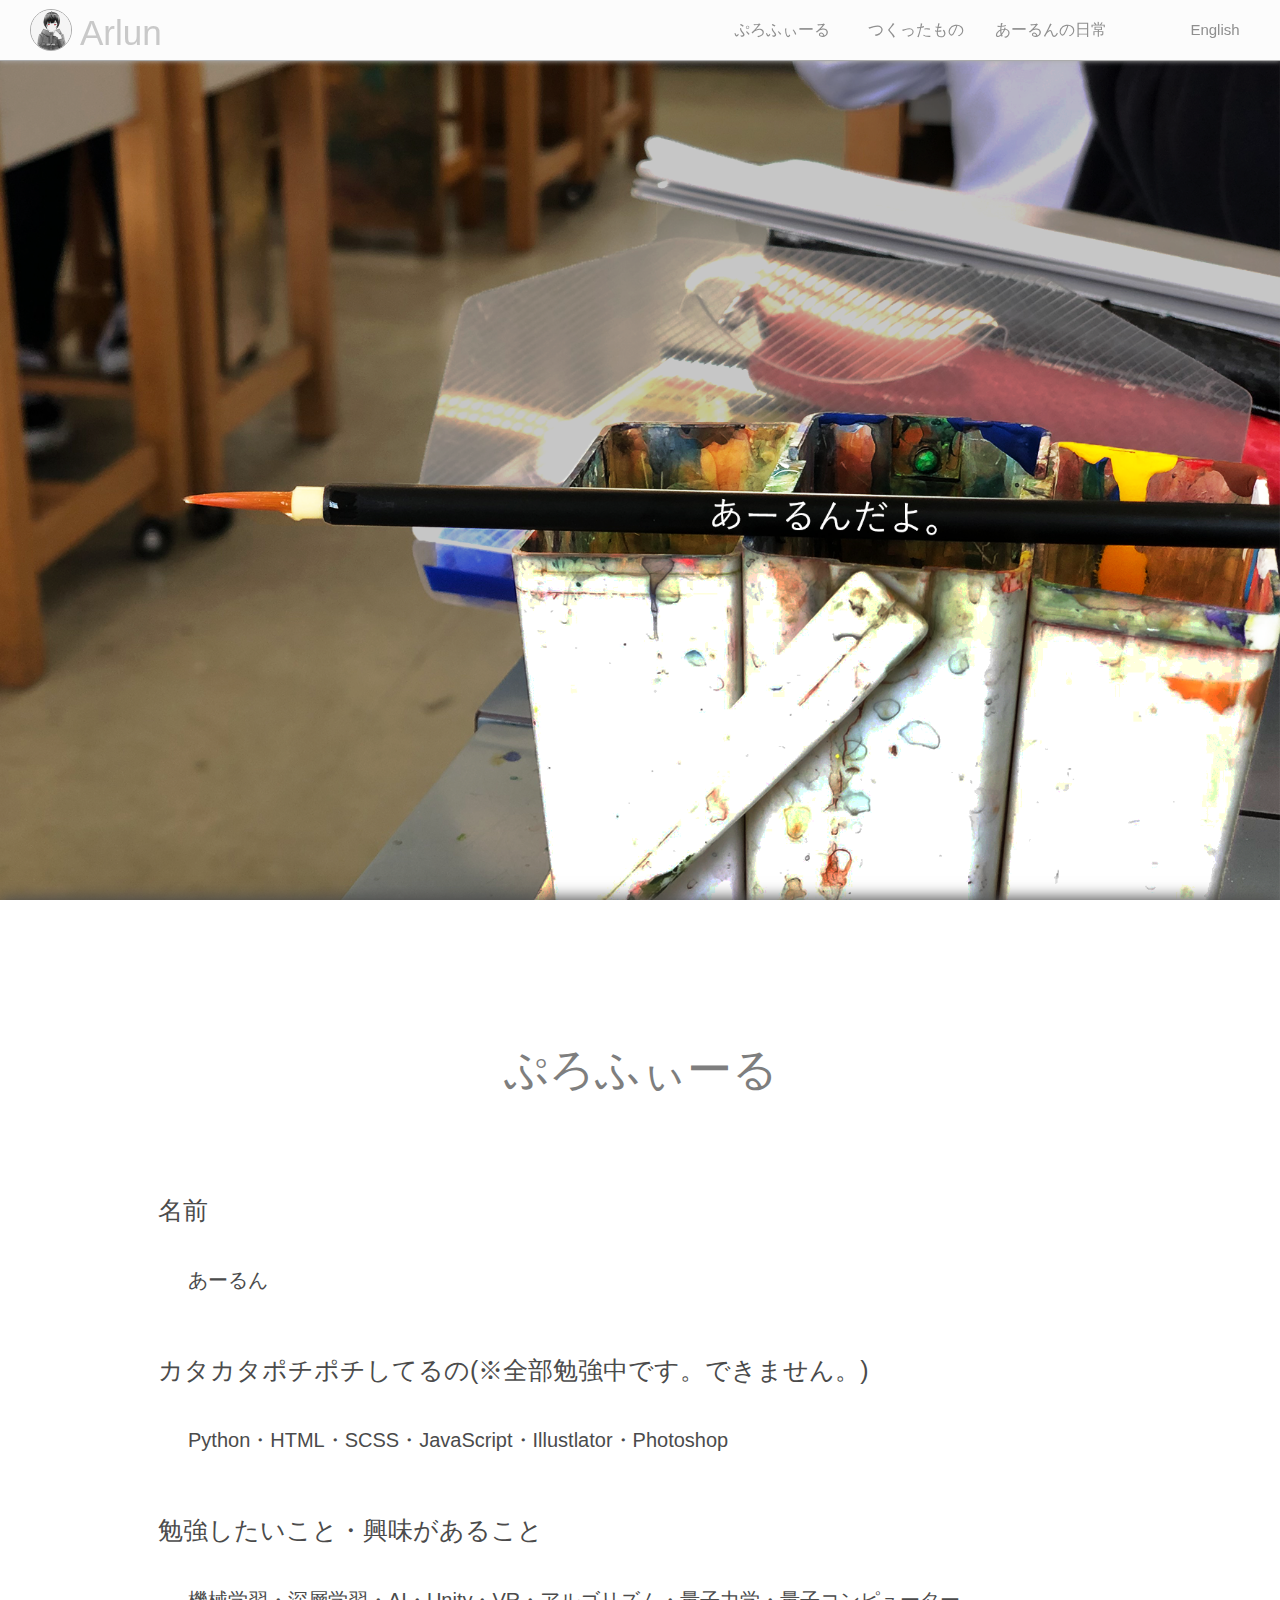
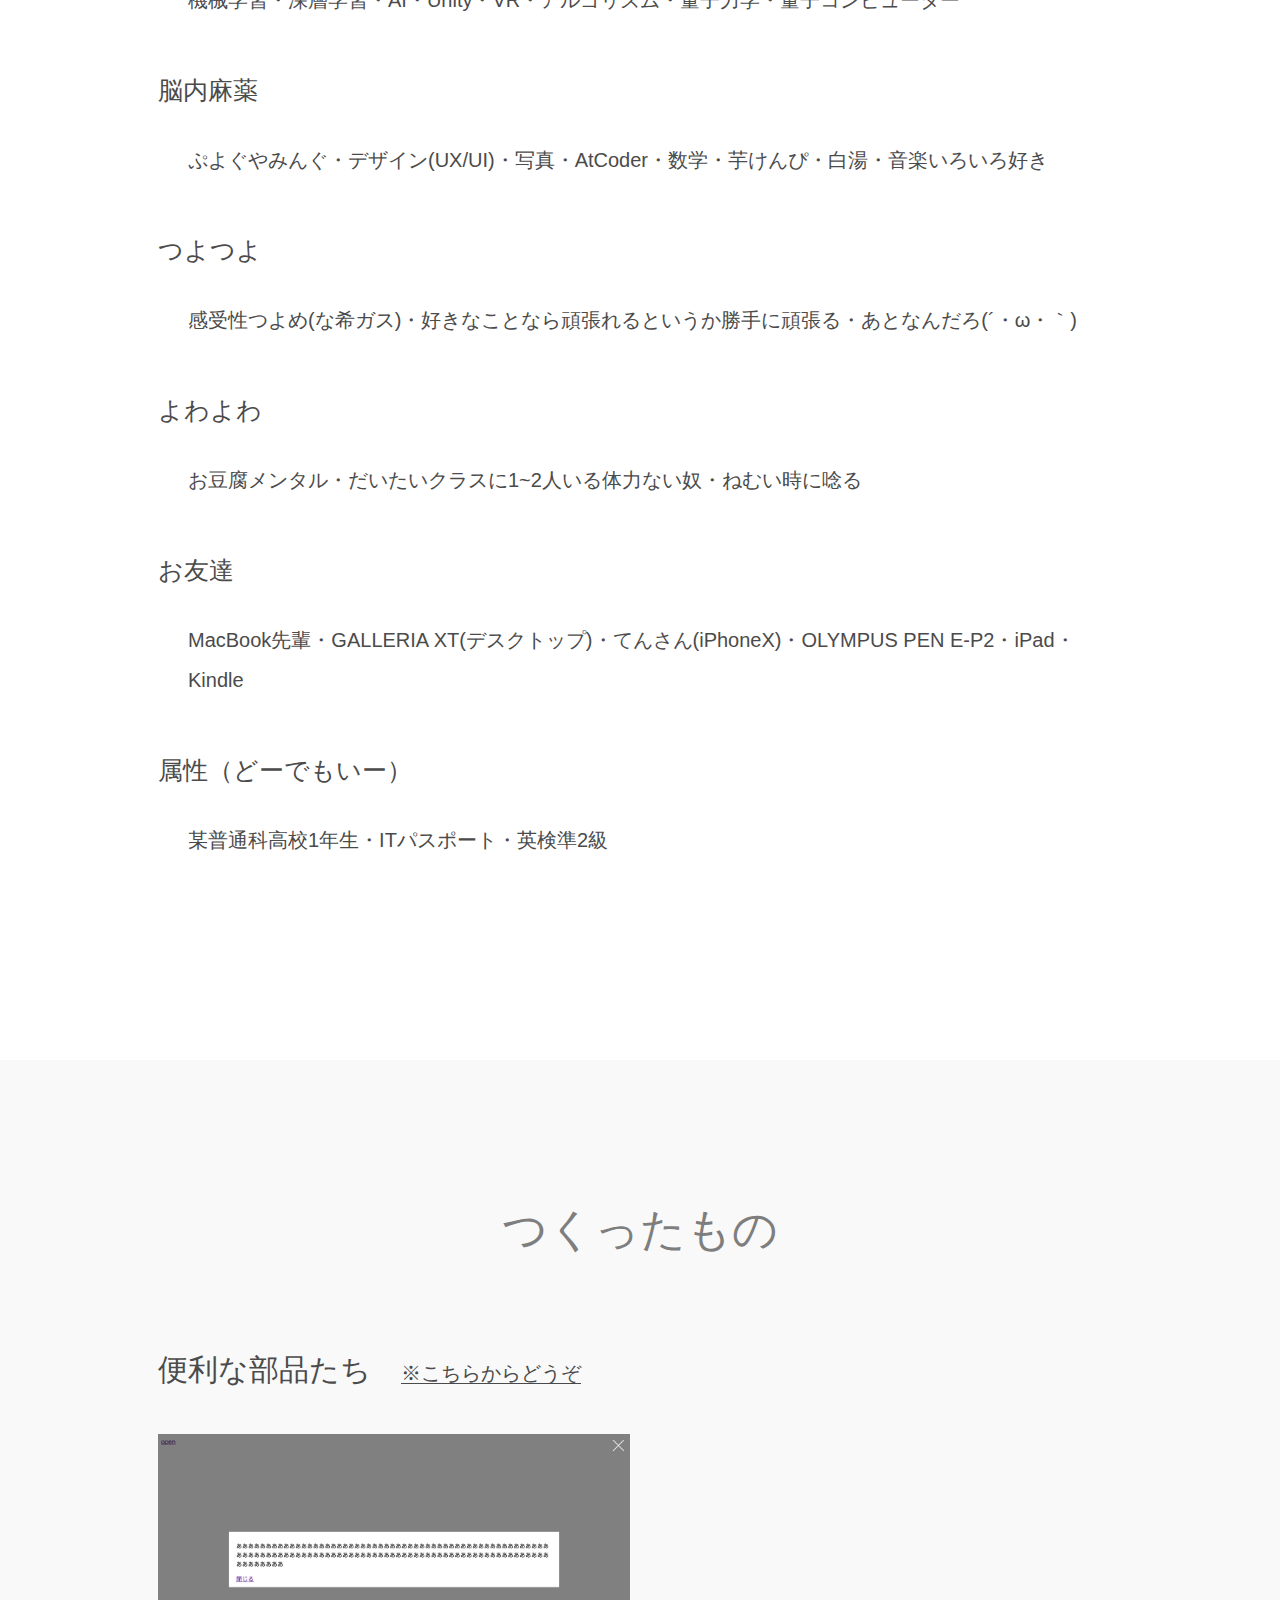
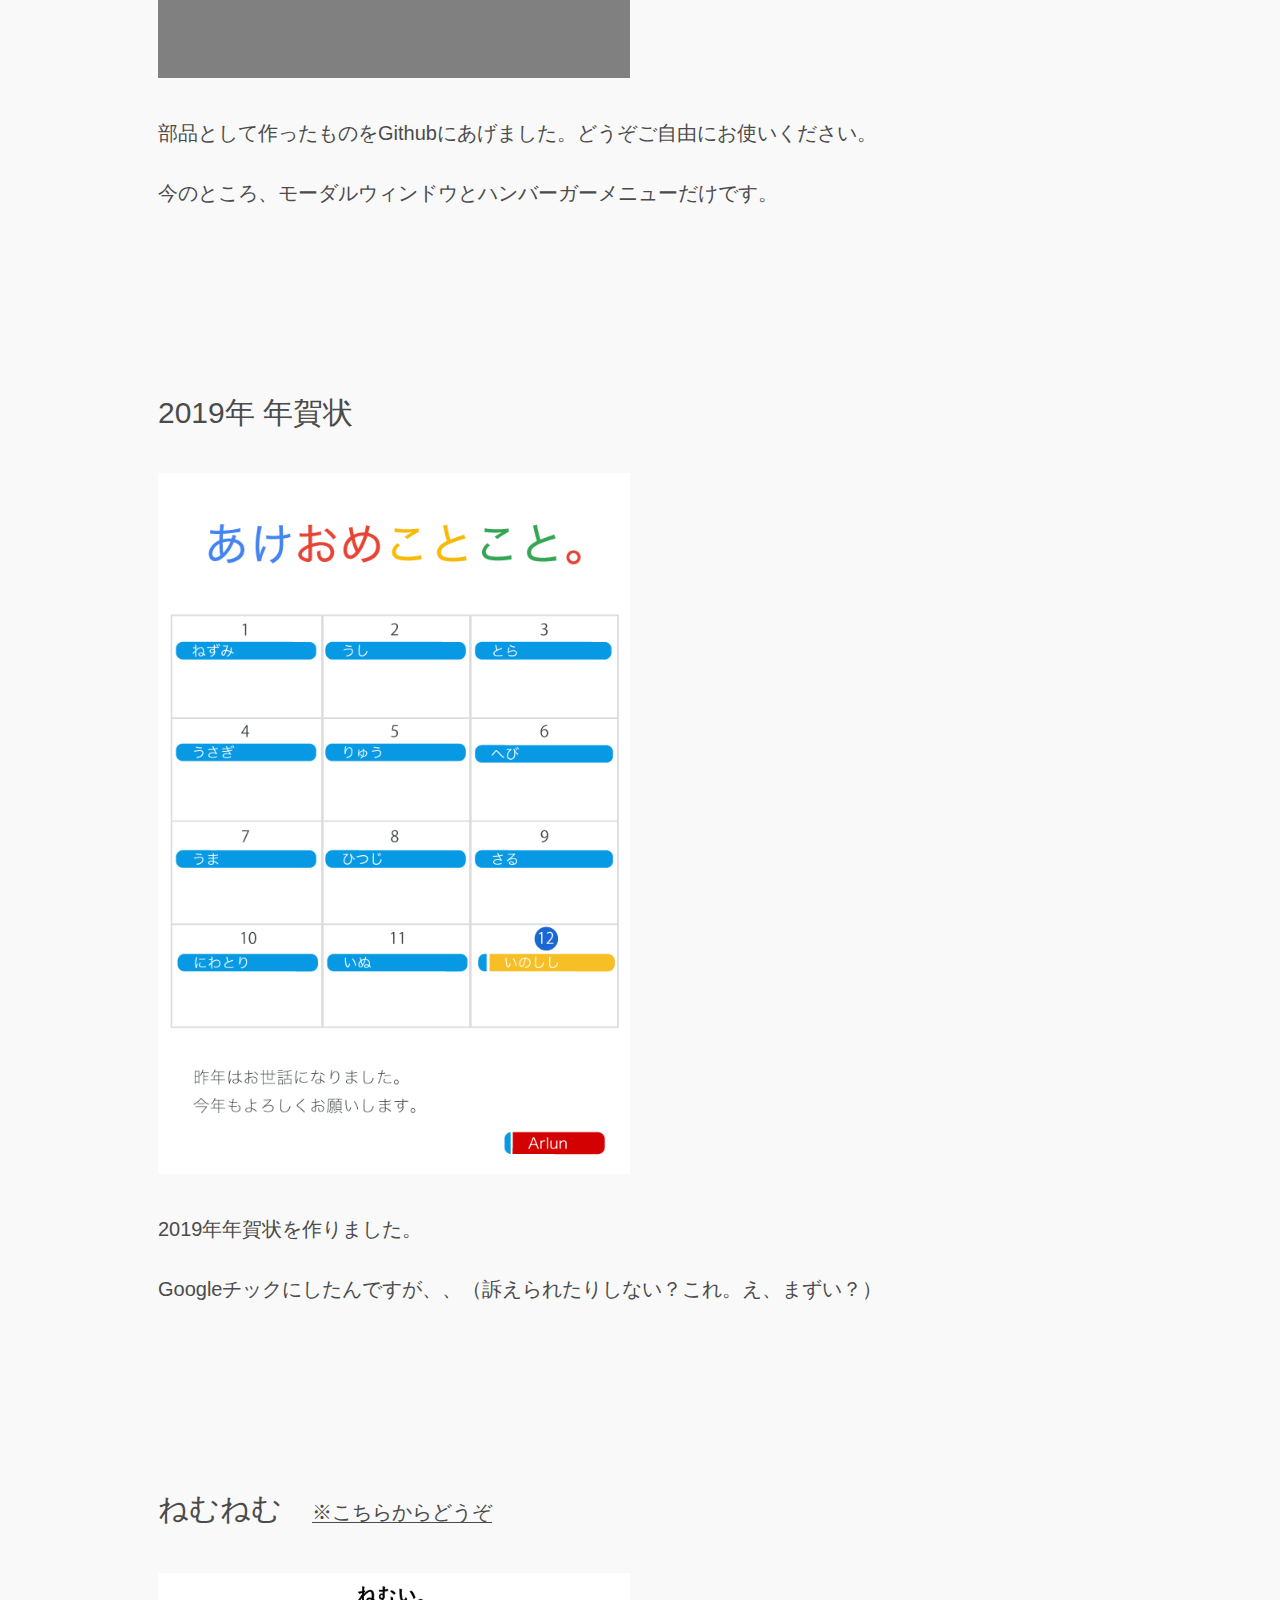
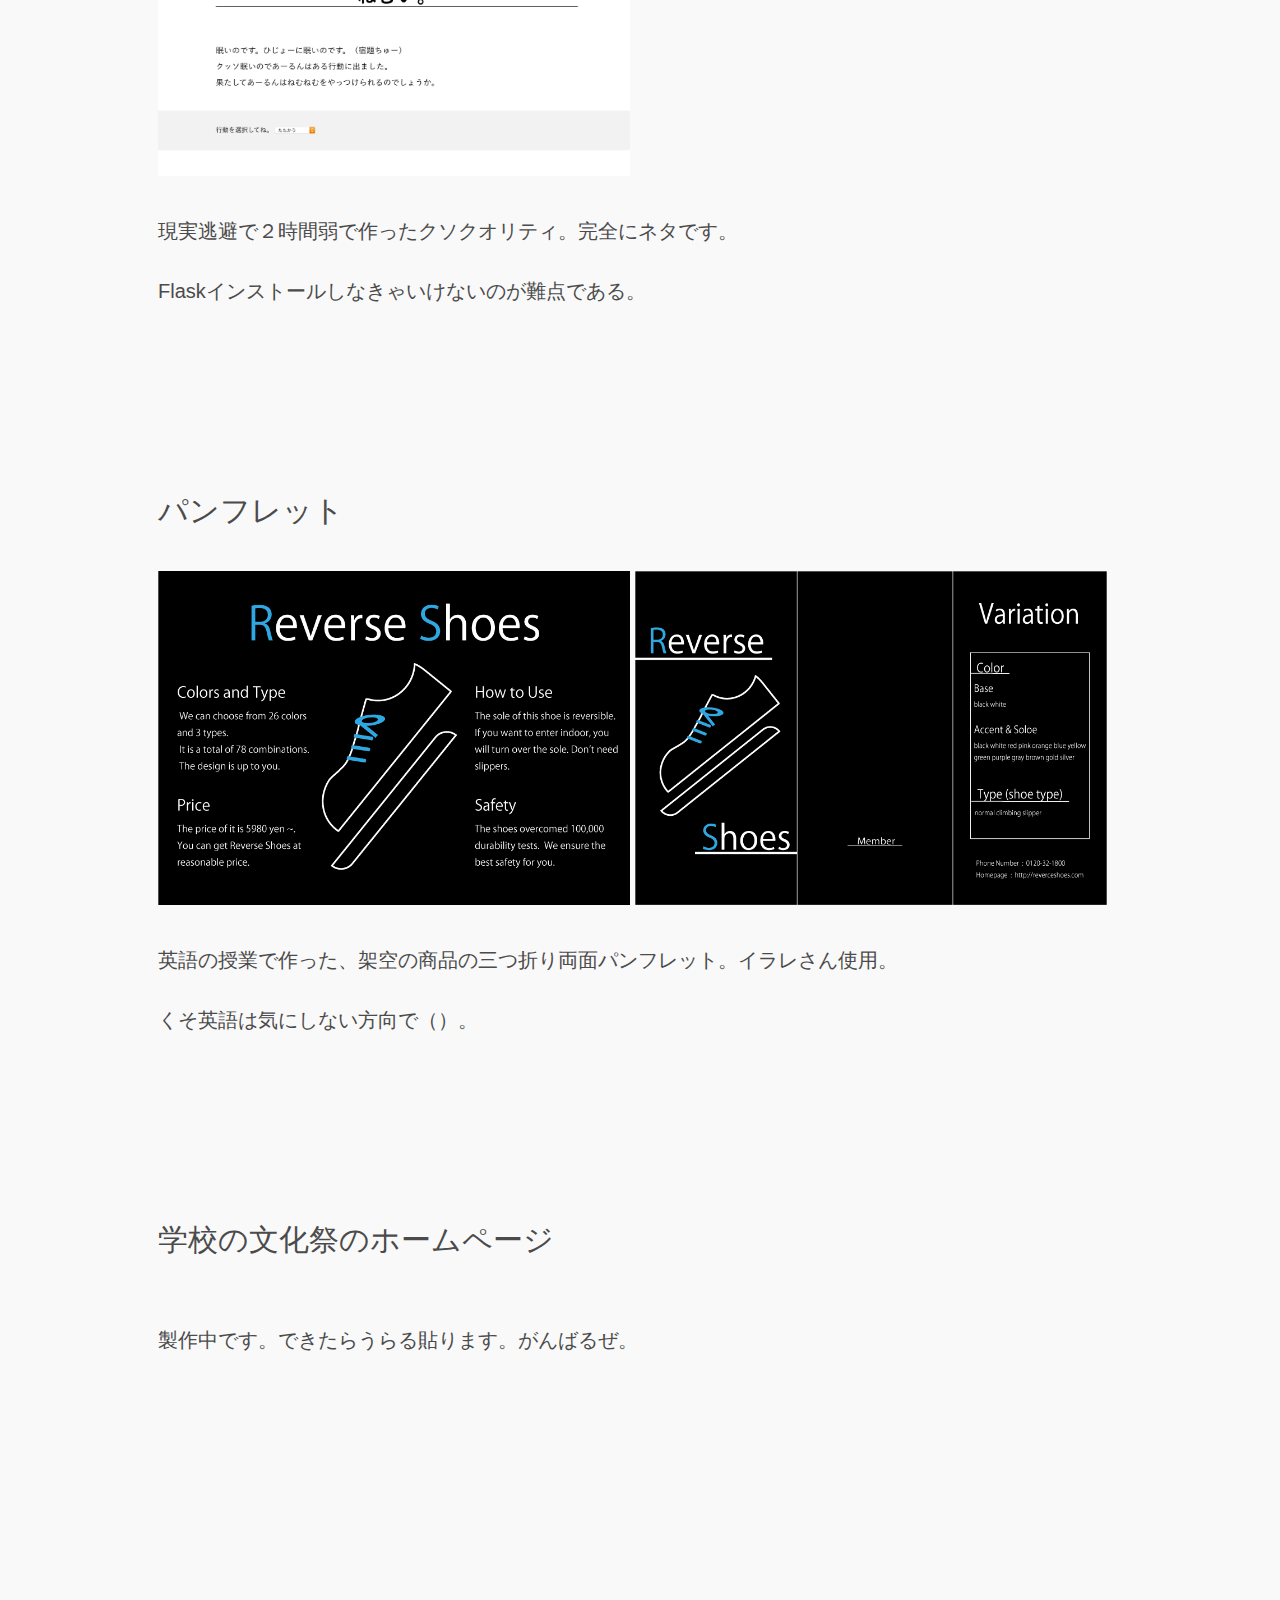
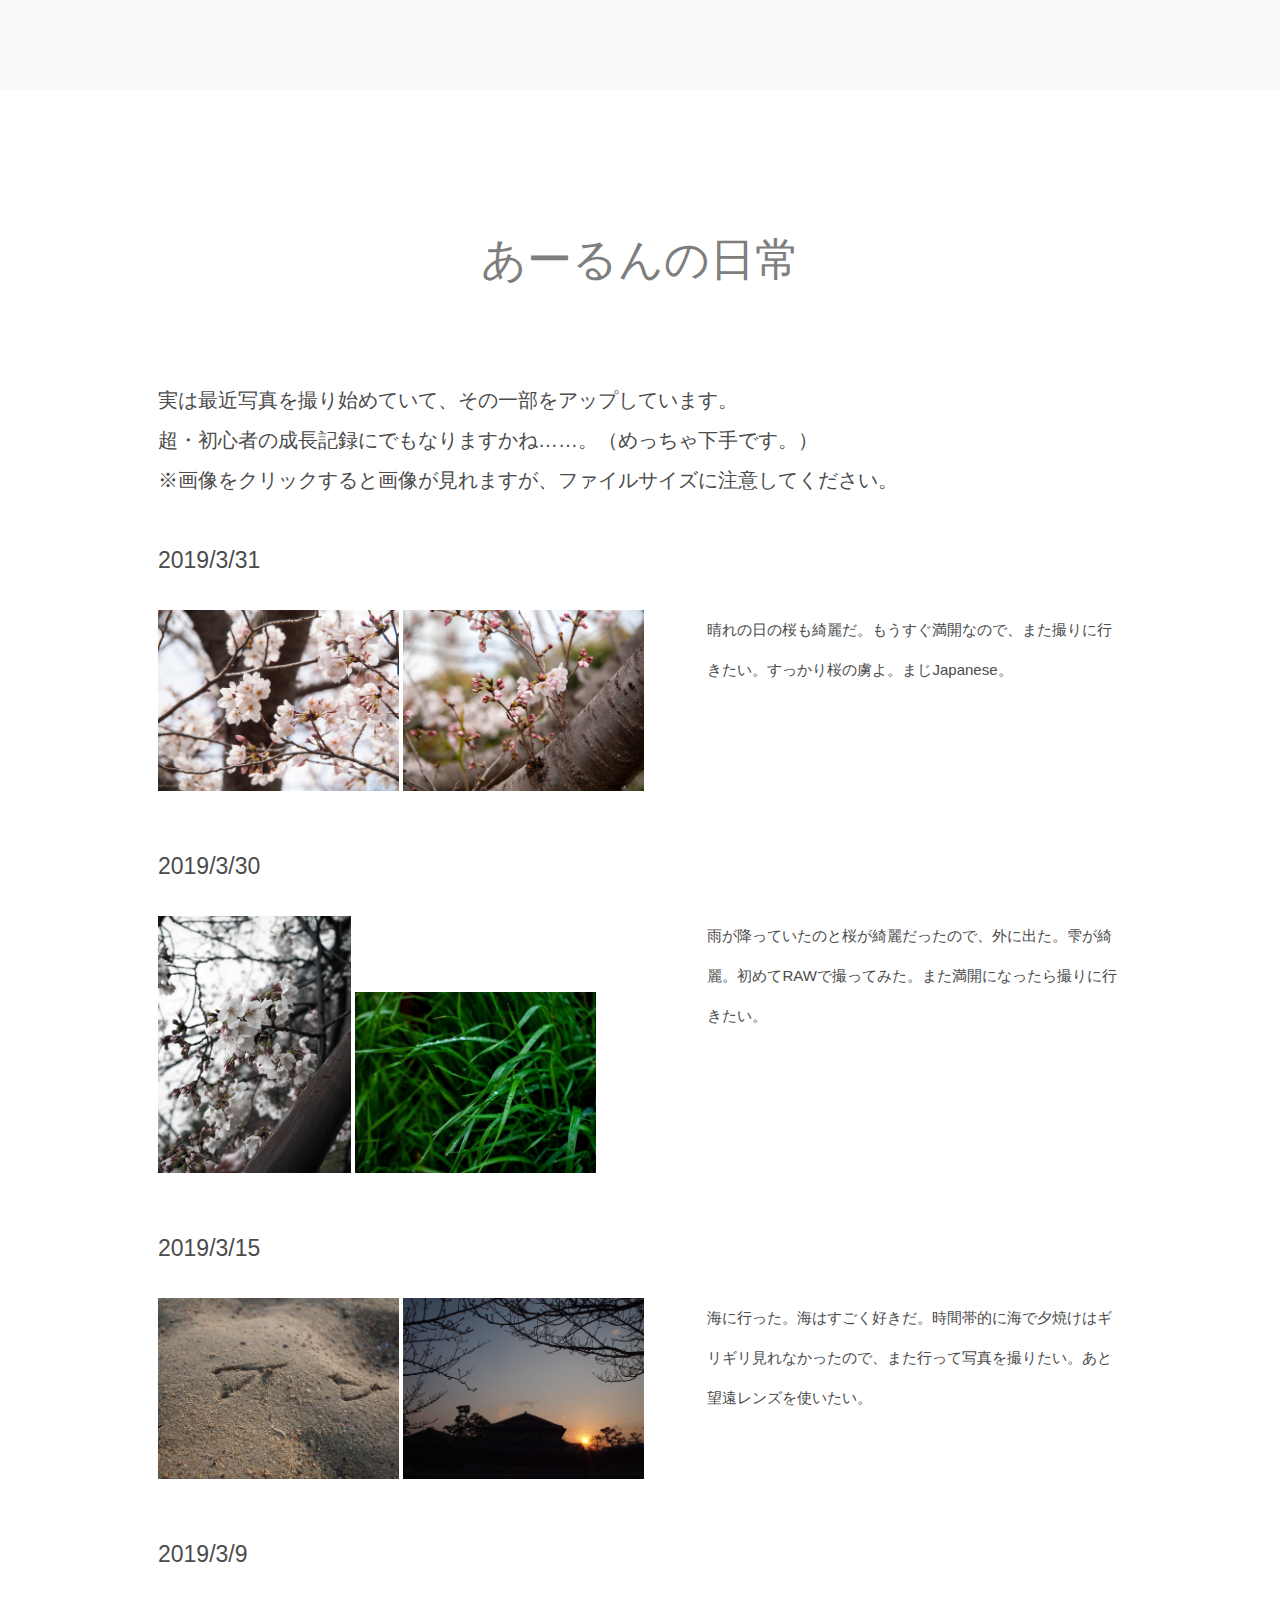
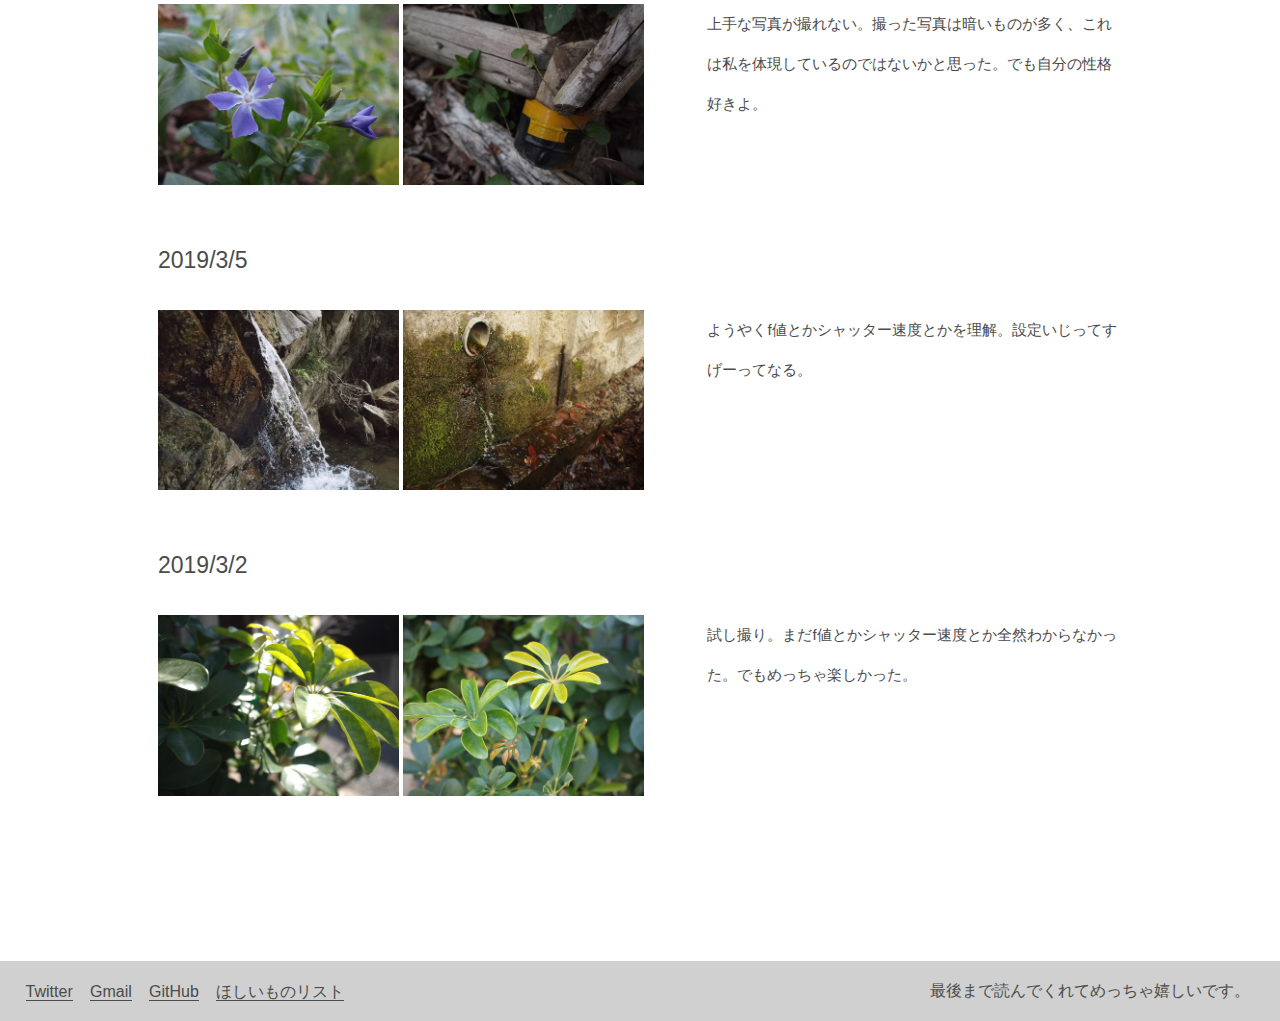
==== commit 298c4e87: "2019/3/31, gmail" ====
--- a/index.html
+++ b/index.html
@@ -116,6 +116,13 @@
         <p>※画像をクリックすると画像が見れますが、ファイルサイズに注意してください。</p>
 
         <div class="daily-one_day">
+          <h4>2019/3/31</h4>
+          <a href="imgs/P3311085.jpg" target="blank"><img src="imgs/min/P3311085.jpg" alt="photo"></a>
+          <a href="imgs/P3311090.jpg" target="blank"><img src="imgs/min/P3311090.jpg" alt="photo"></a>
+          <p>晴れの日の桜も綺麗だ。もうすぐ満開なので、また撮りに行きたい。すっかり桜の虜よ。まじJapanese。</p>
+        </div>
+
+        <div class="daily-one_day">
           <h4>2019/3/30</h4>
           <a href="imgs/P3300988.jpg" target="blank"><img class="vertical" src="imgs/min/P3300988.jpg" alt="photo"></a>
           <a href="imgs/P3301033.jpg" target="blank"><img src="imgs/min/P3301033.jpg" alt="photo"></a>
@@ -156,6 +163,7 @@
 
   <footer>
     <a class="most_left" href="https://twitter.com/I_am_ohuton" target="_blank">Twitter</a>
+    <a href="mailto:arlun.official@gmail.com">Gmail</a>
     <a href="https://github.com/ArlunAl" target="_bland">GitHub</a>
     <a href="http://amzn.asia/dOQKXVB" target="_bland">ほしいものリスト</a>
     <p>最後まで読んでくれてめっちゃ嬉しいです。</p>
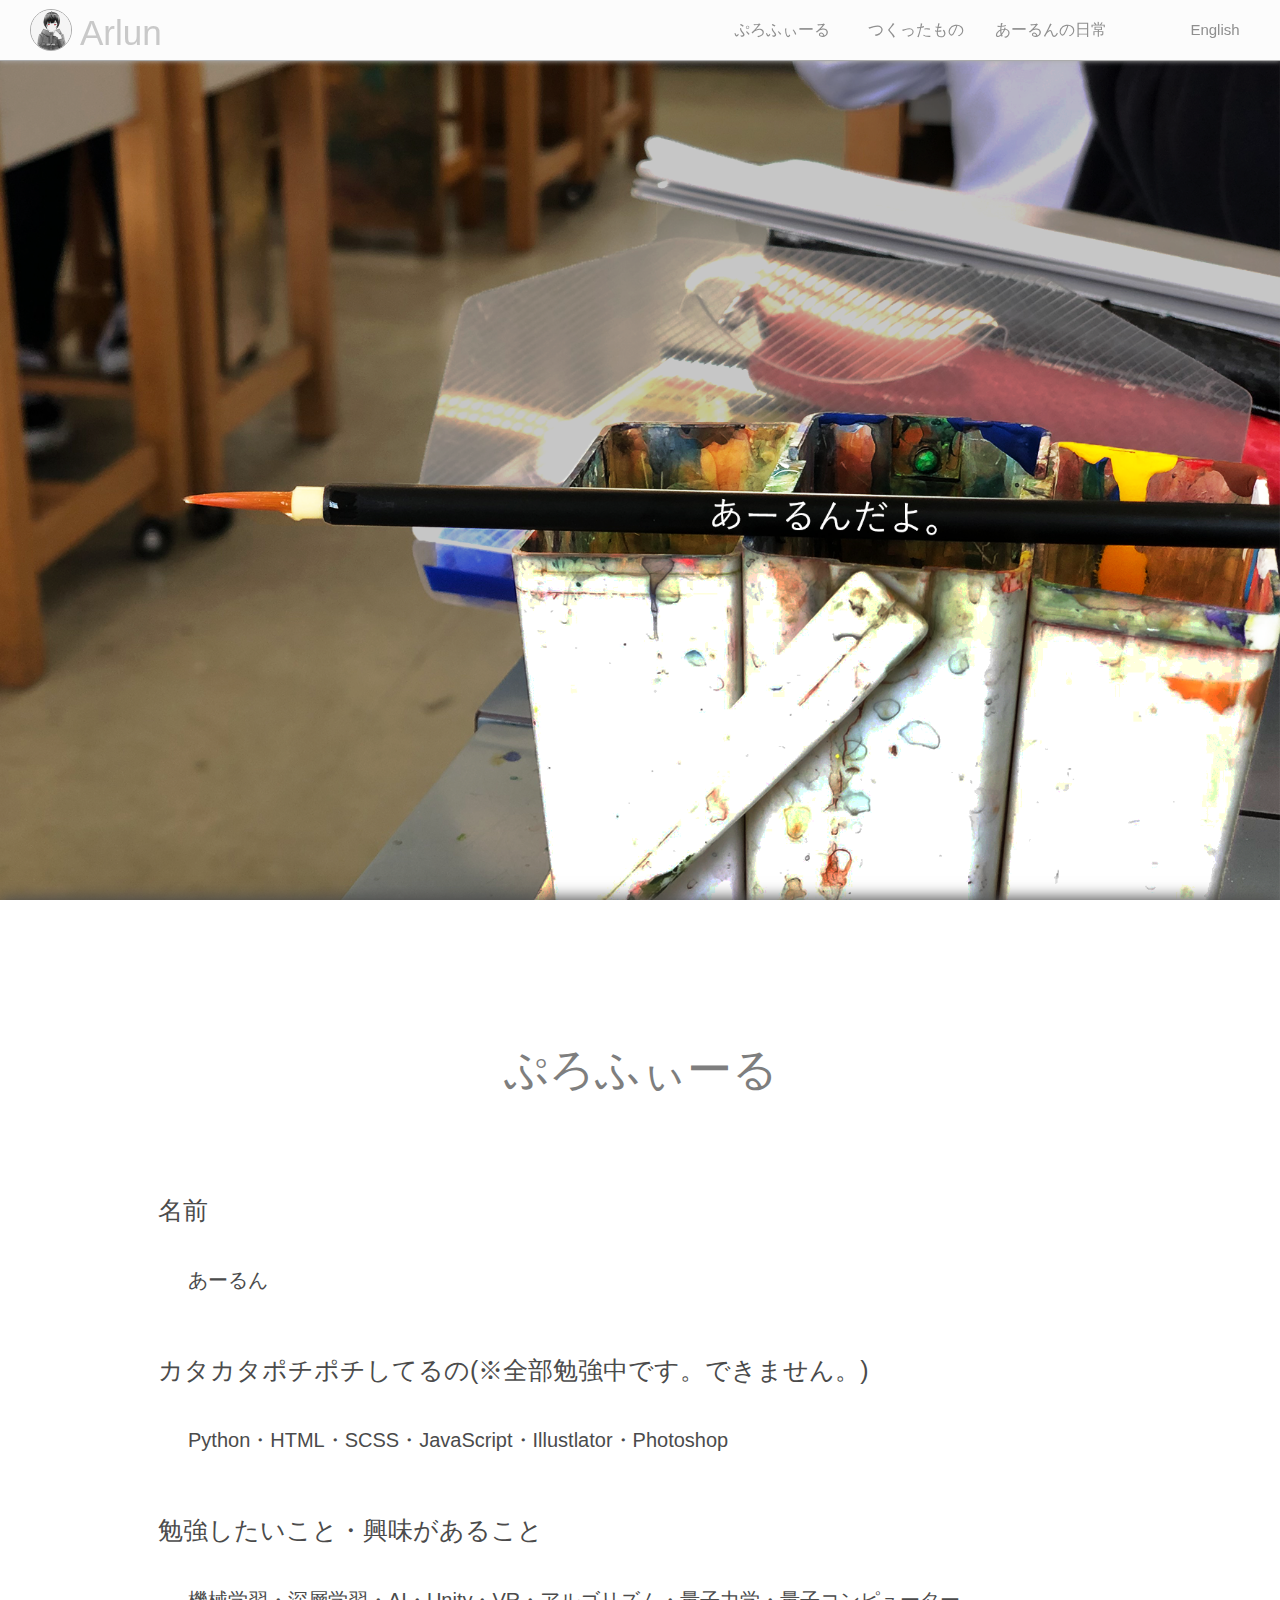
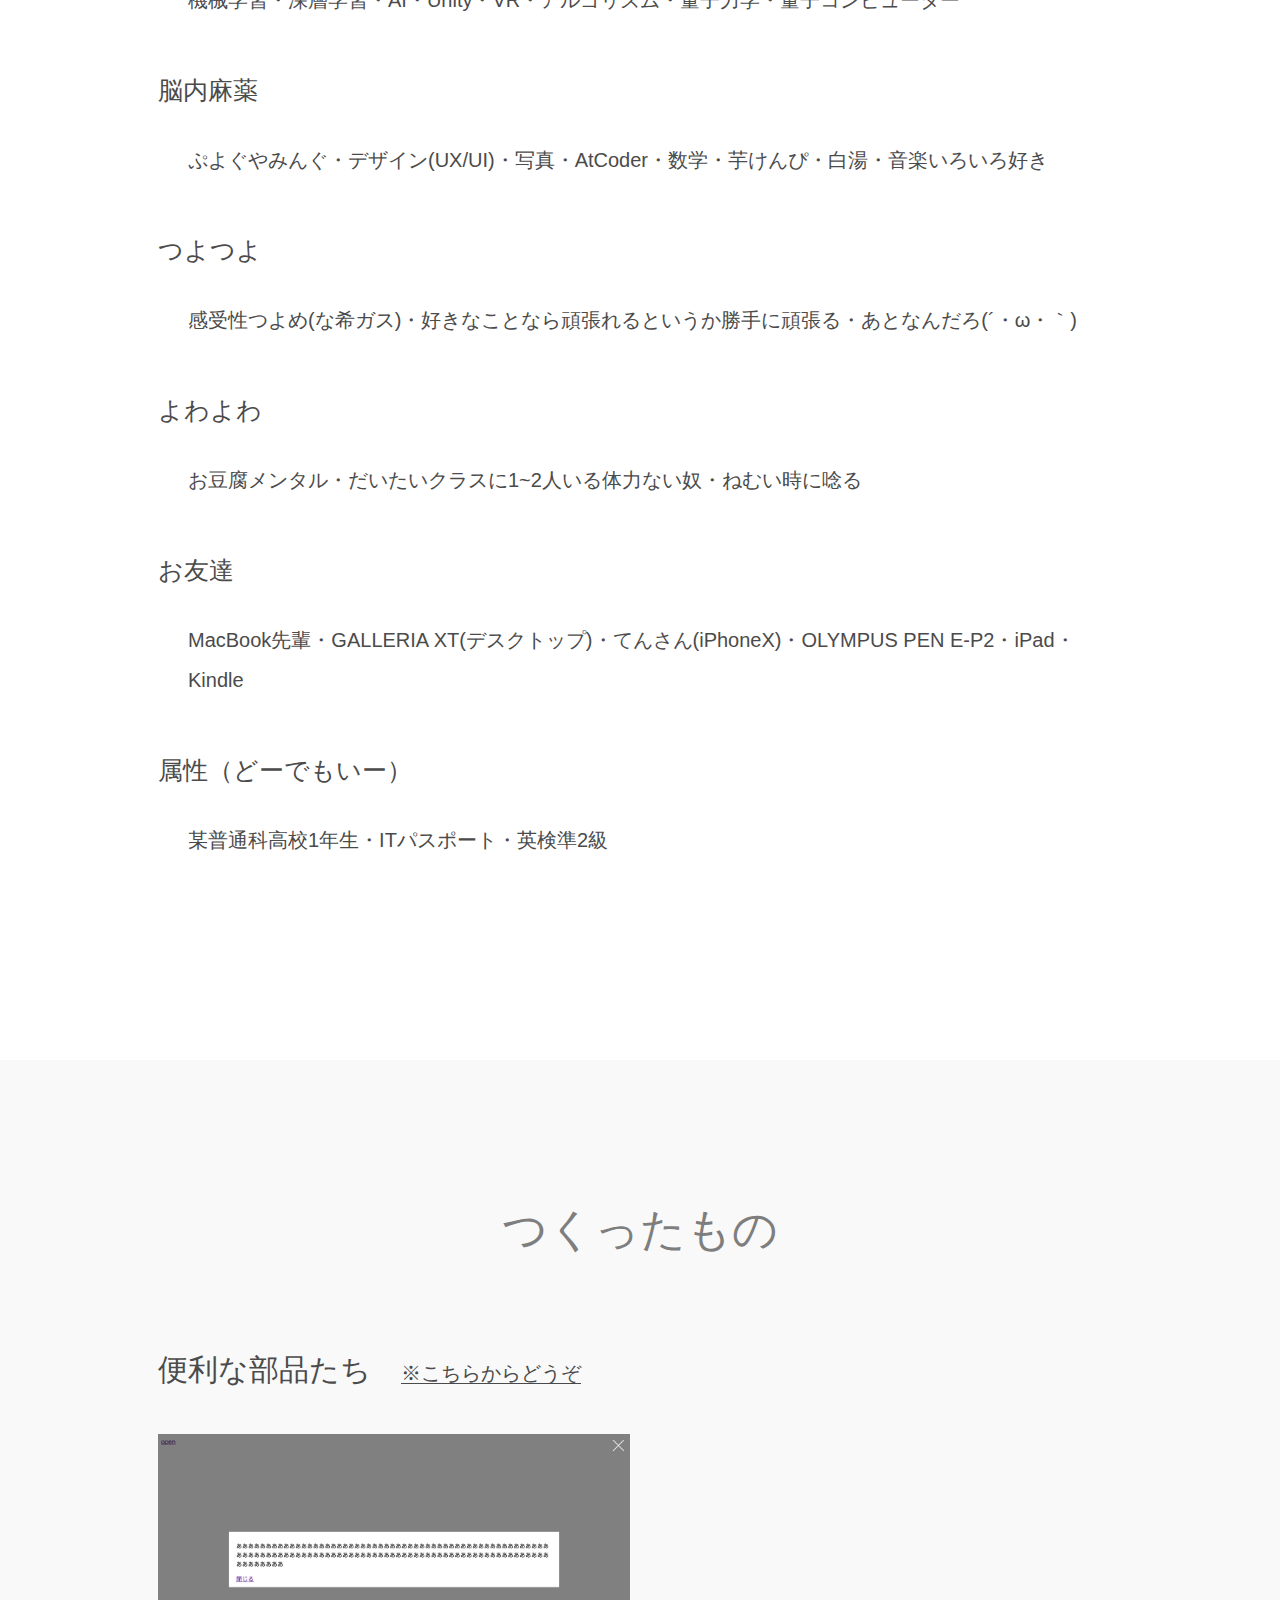
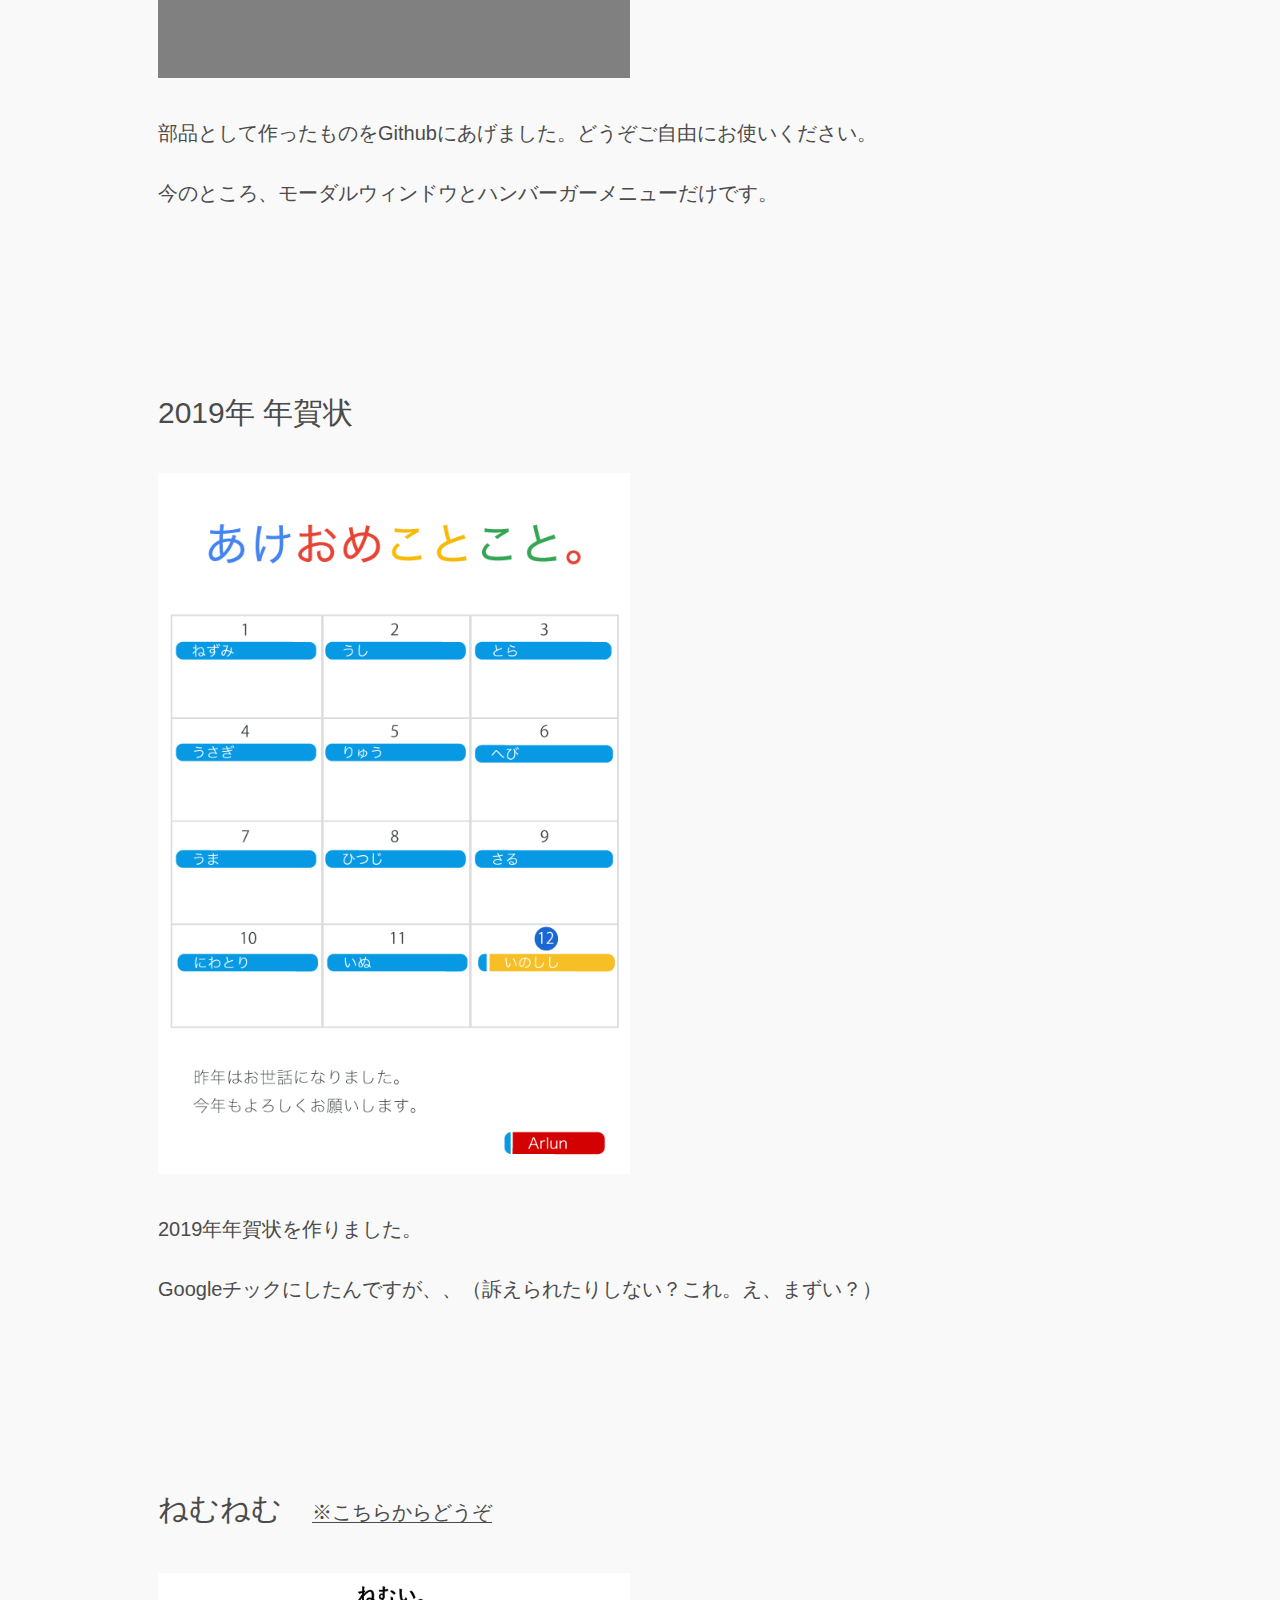
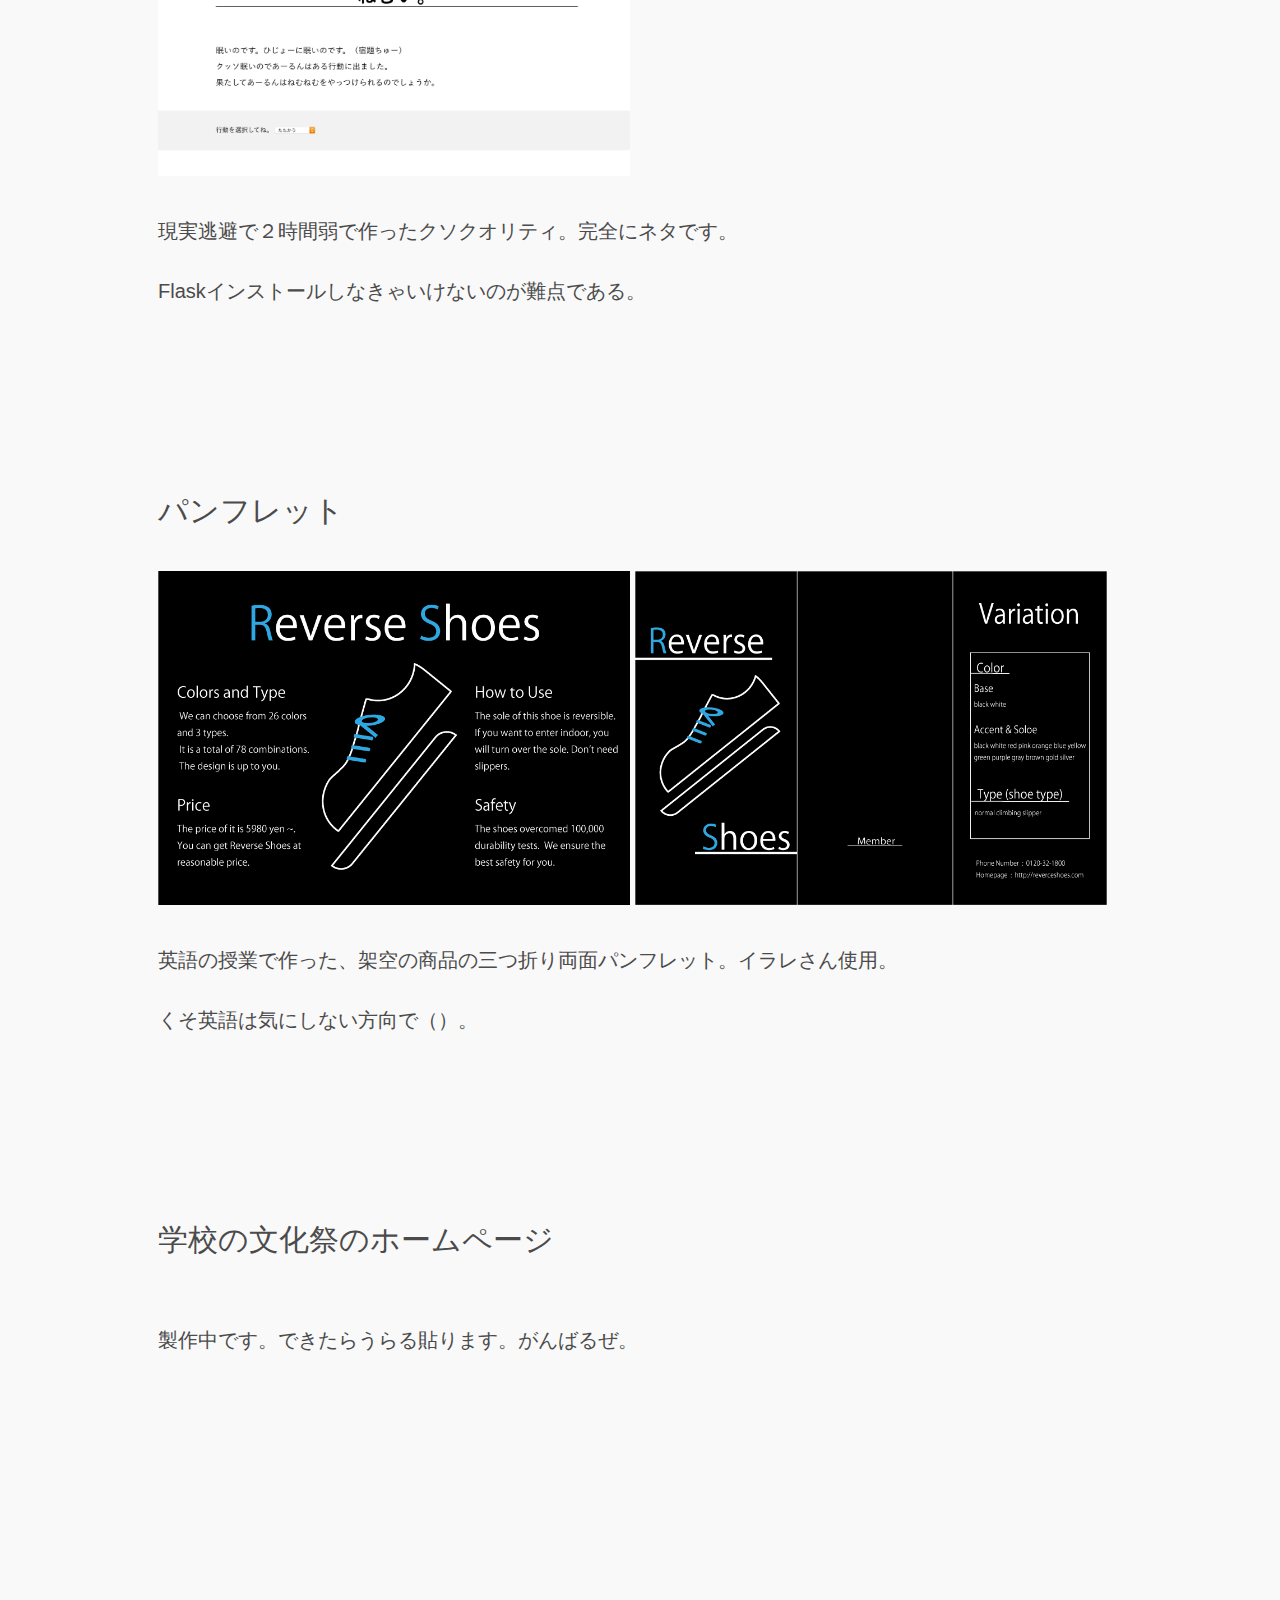
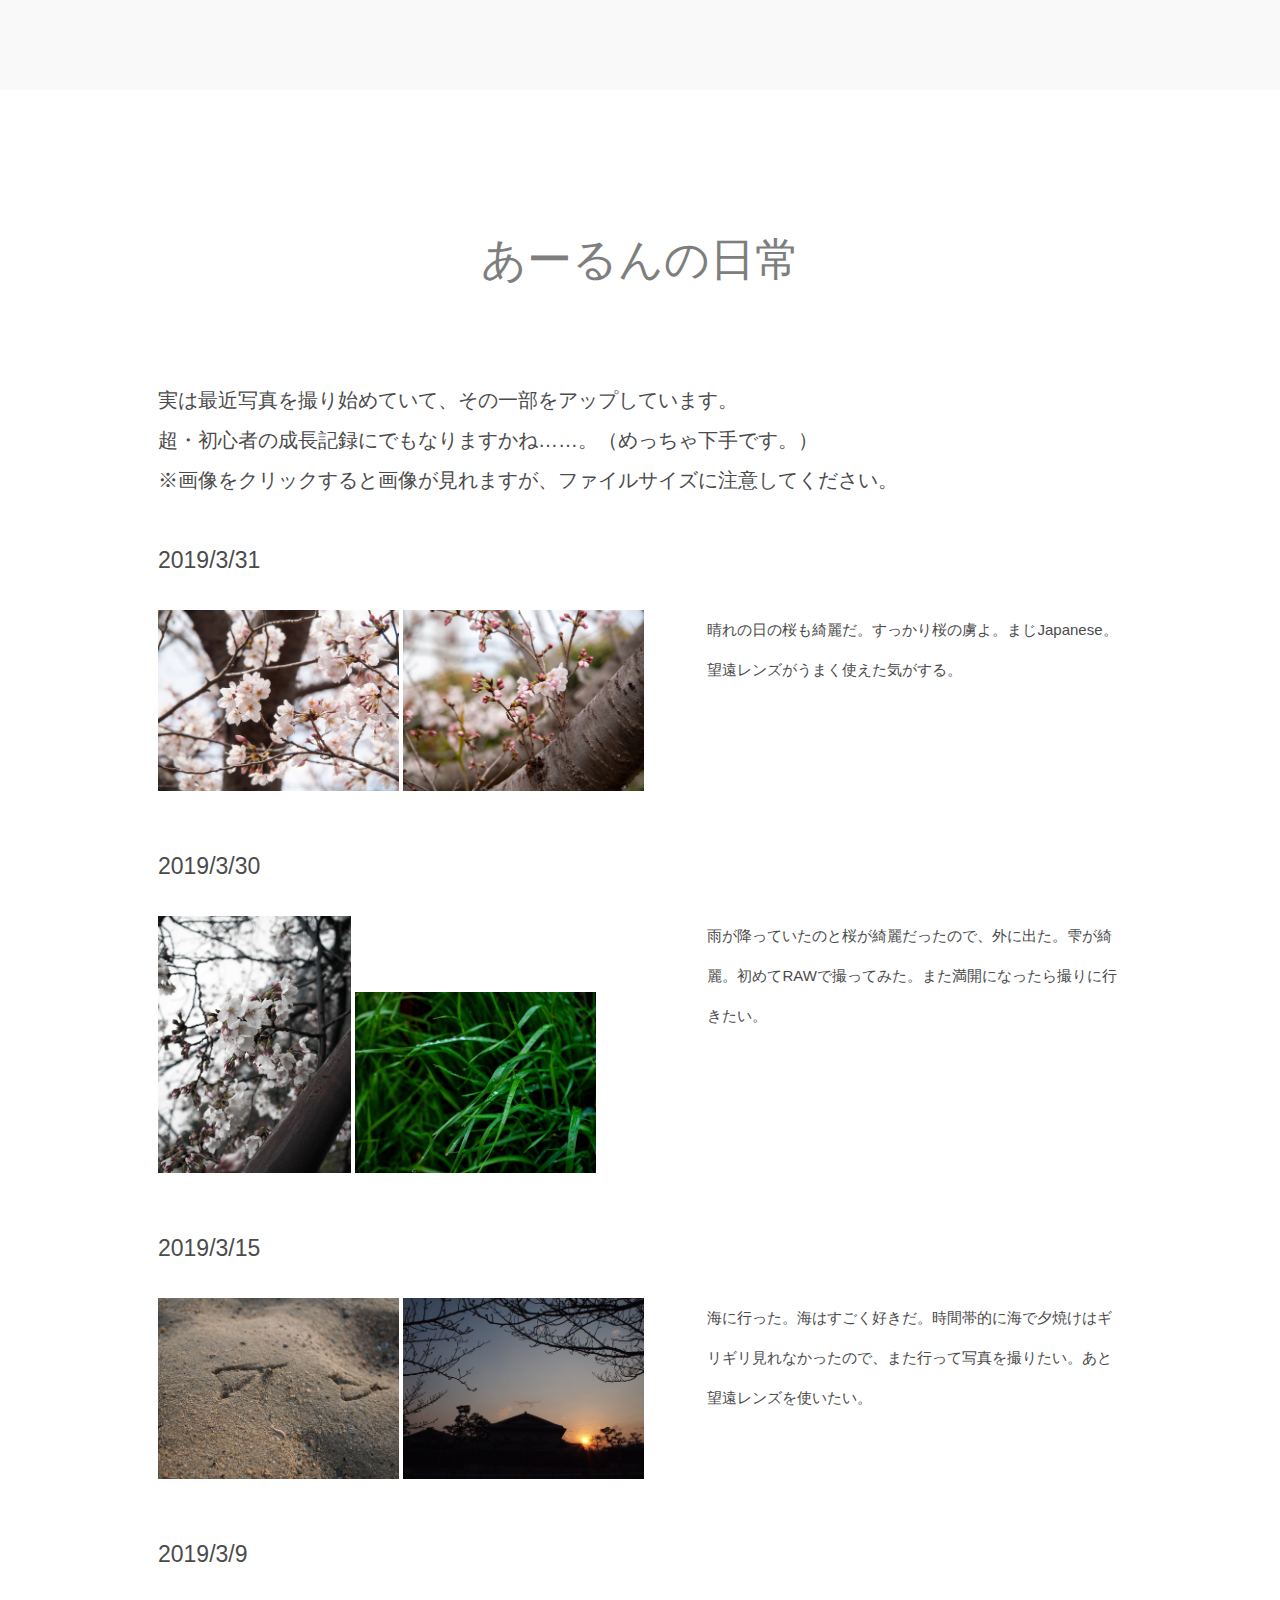
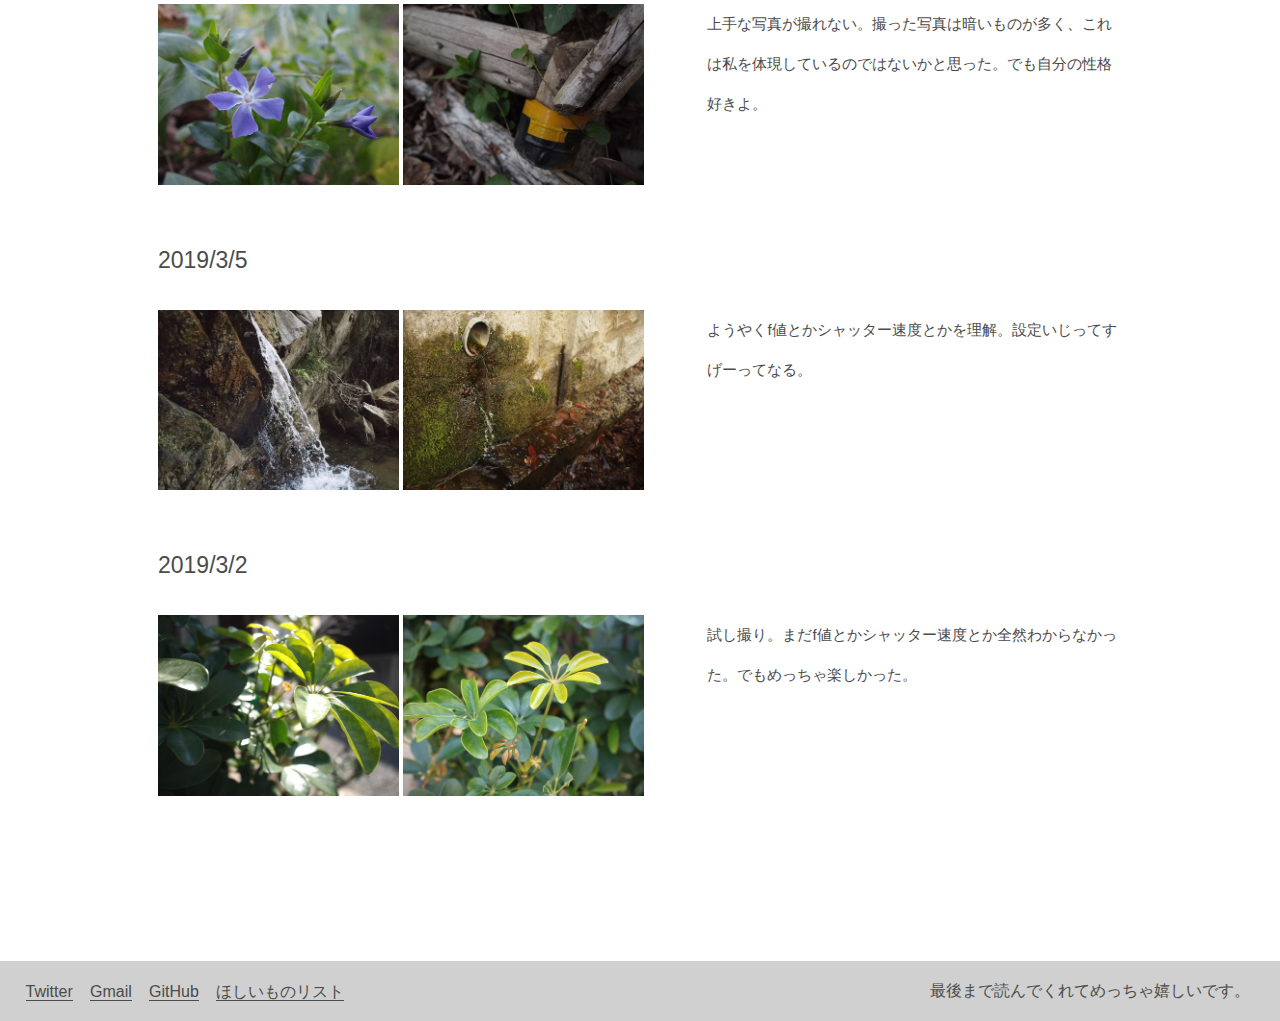
==== commit 92c20614: "2019/3/31修正" ====
--- a/index.html
+++ b/index.html
@@ -119,7 +119,7 @@
           <h4>2019/3/31</h4>
           <a href="imgs/P3311085.jpg" target="blank"><img src="imgs/min/P3311085.jpg" alt="photo"></a>
           <a href="imgs/P3311090.jpg" target="blank"><img src="imgs/min/P3311090.jpg" alt="photo"></a>
-          <p>晴れの日の桜も綺麗だ。もうすぐ満開なので、また撮りに行きたい。すっかり桜の虜よ。まじJapanese。</p>
+          <p>晴れの日の桜も綺麗だ。すっかり桜の虜よ。まじJapanese。望遠レンズがうまく使えた気がする。</p>
         </div>
 
         <div class="daily-one_day">
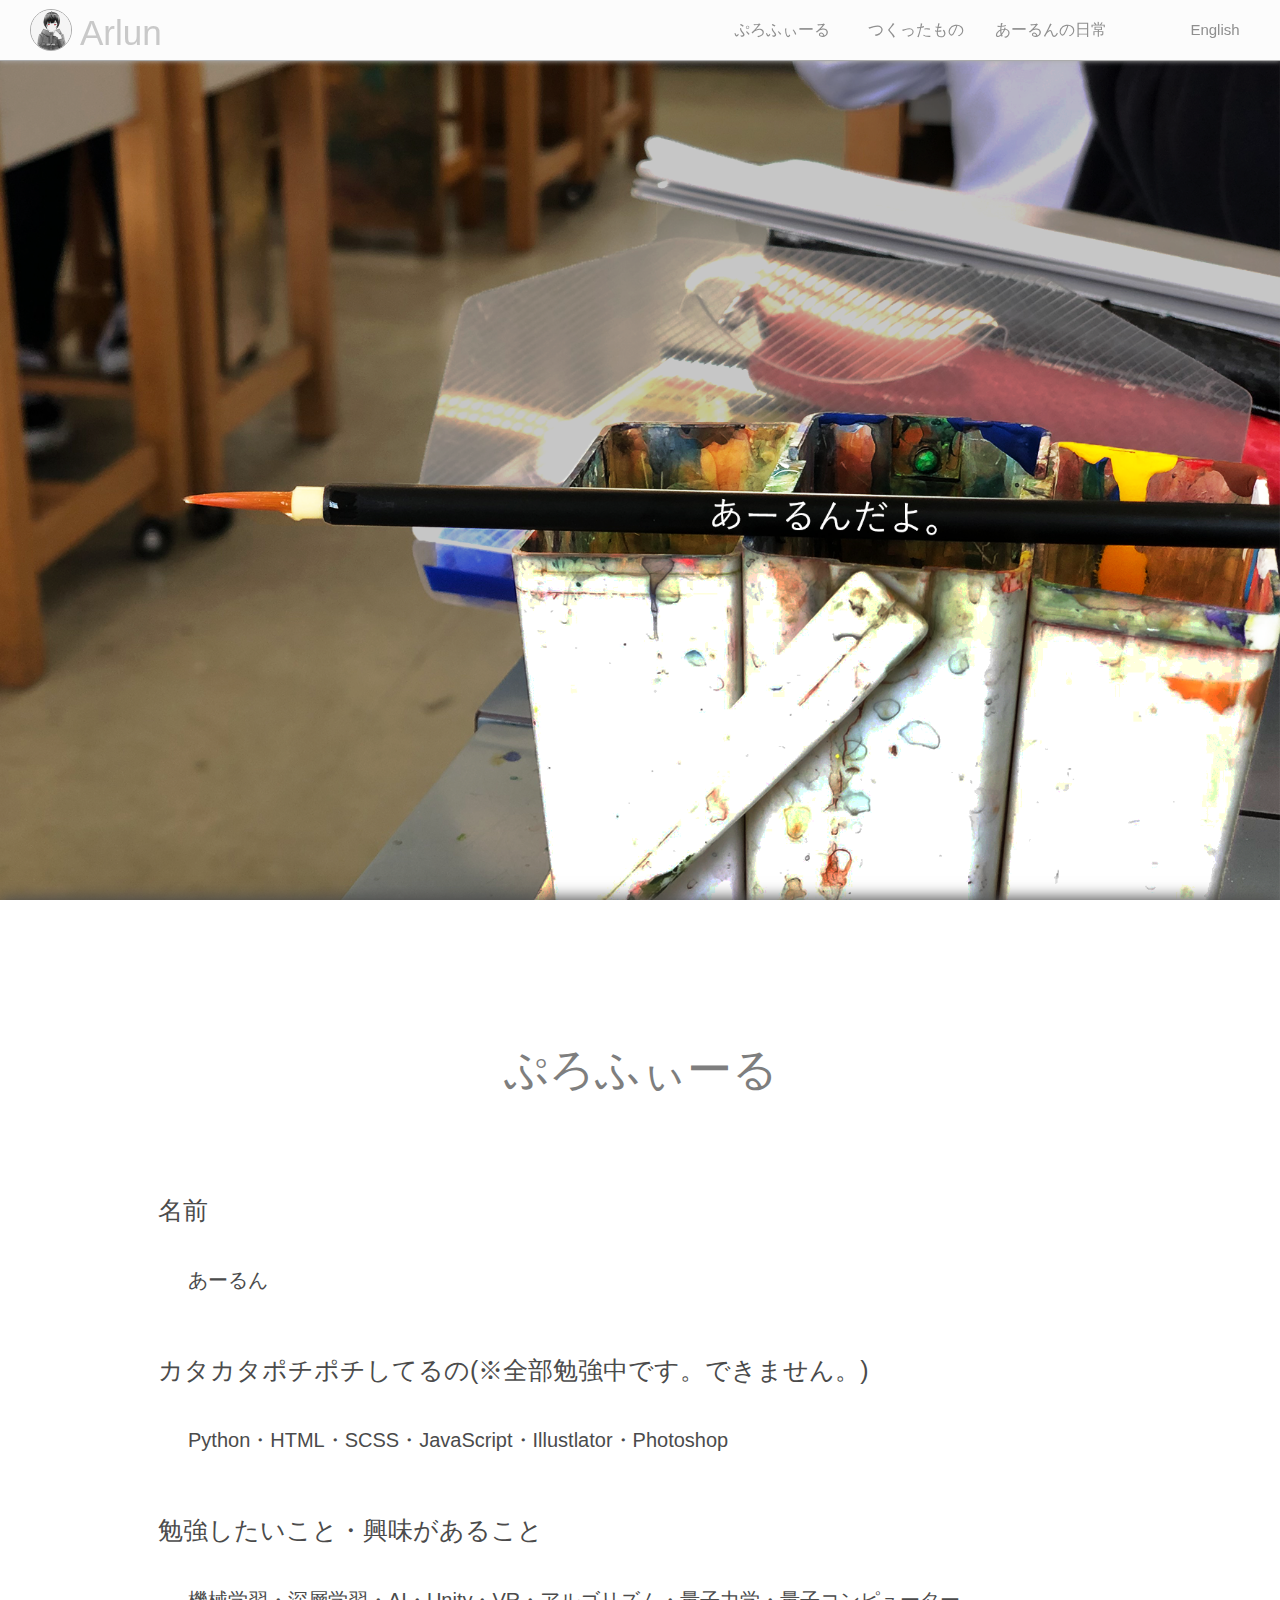
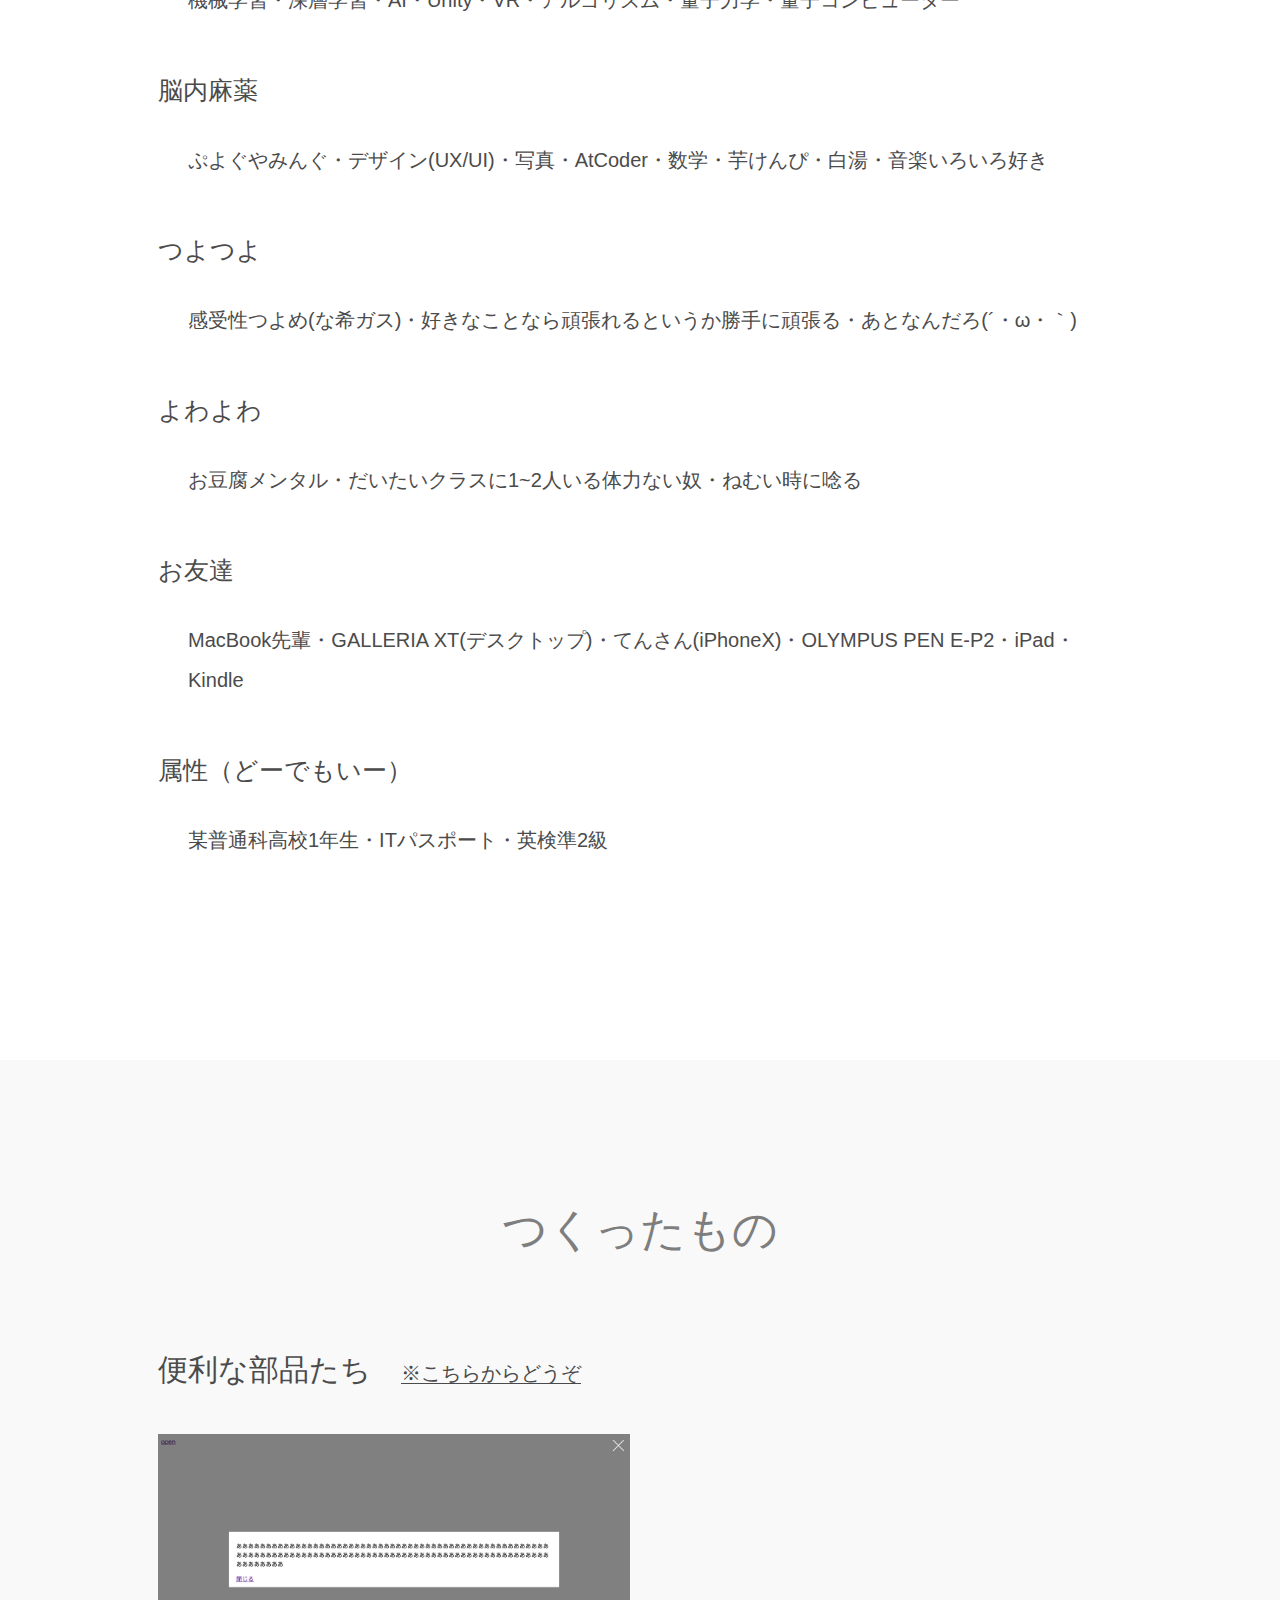
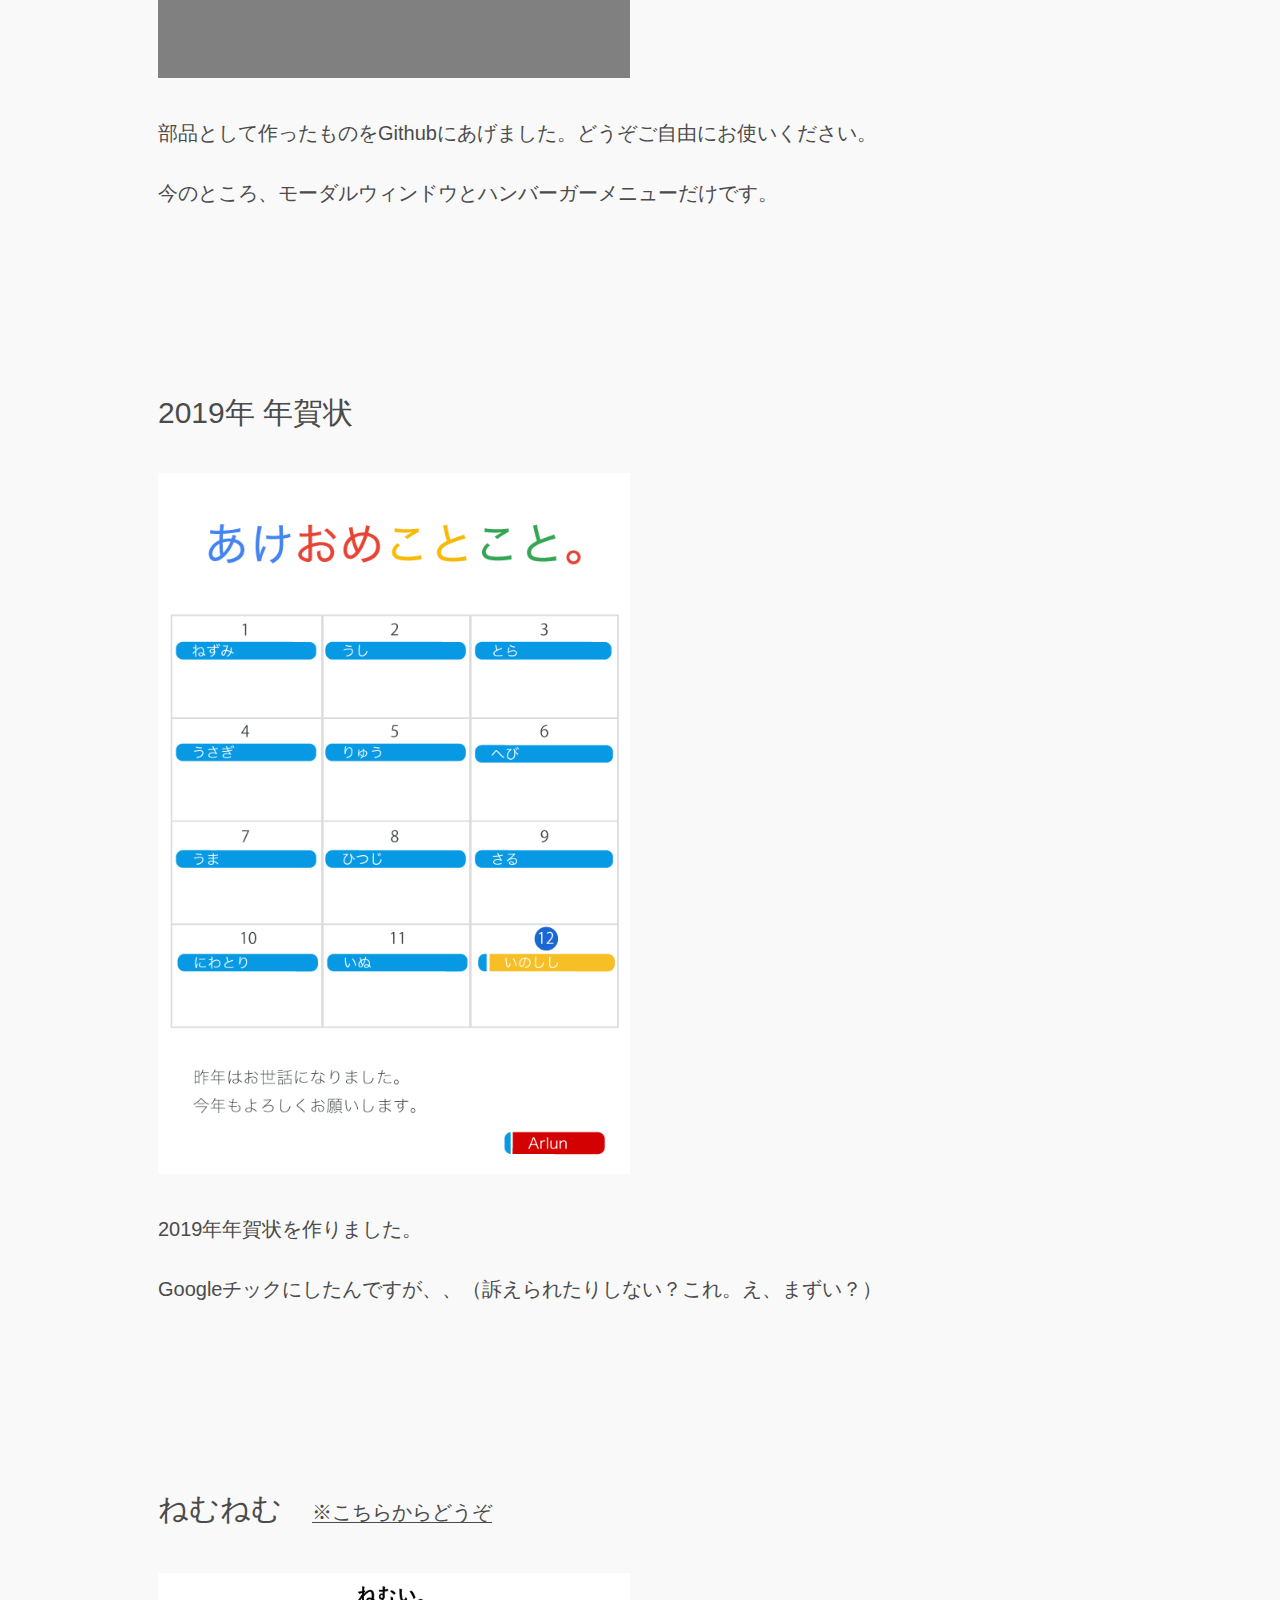
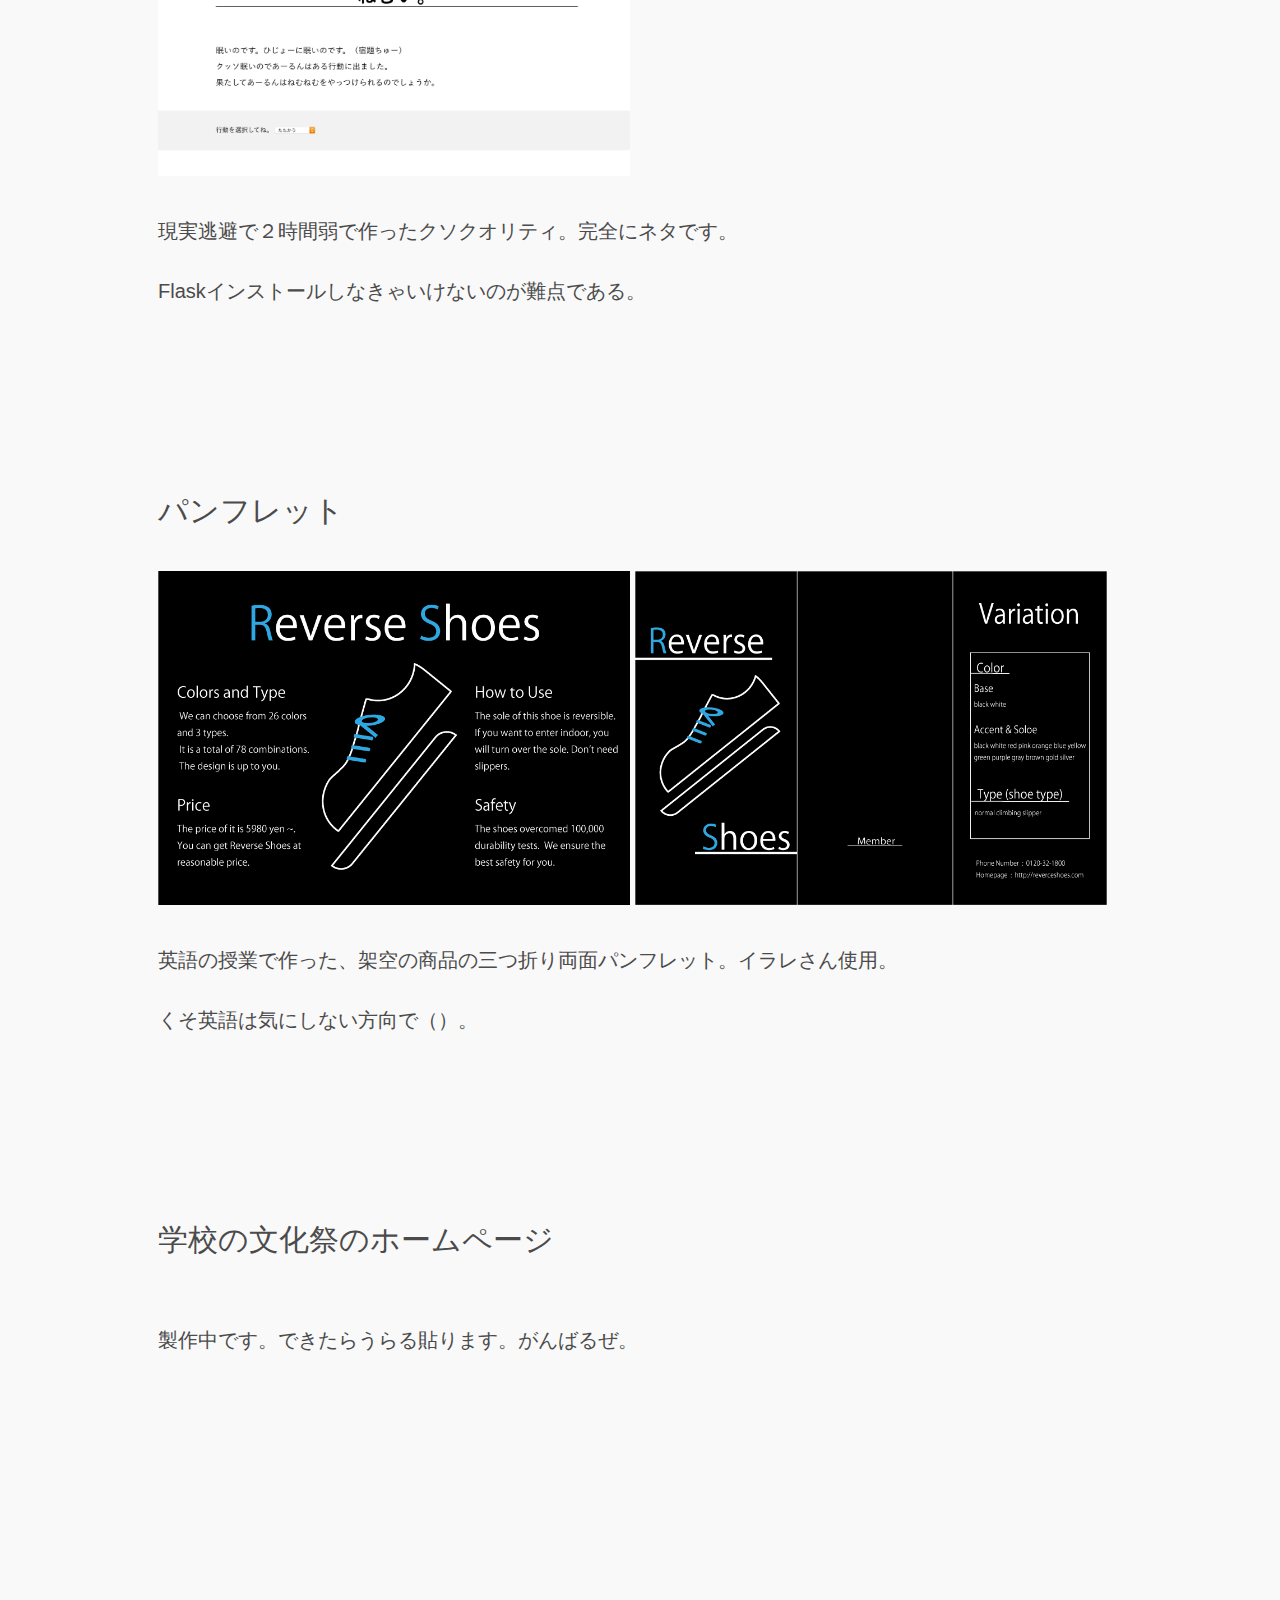
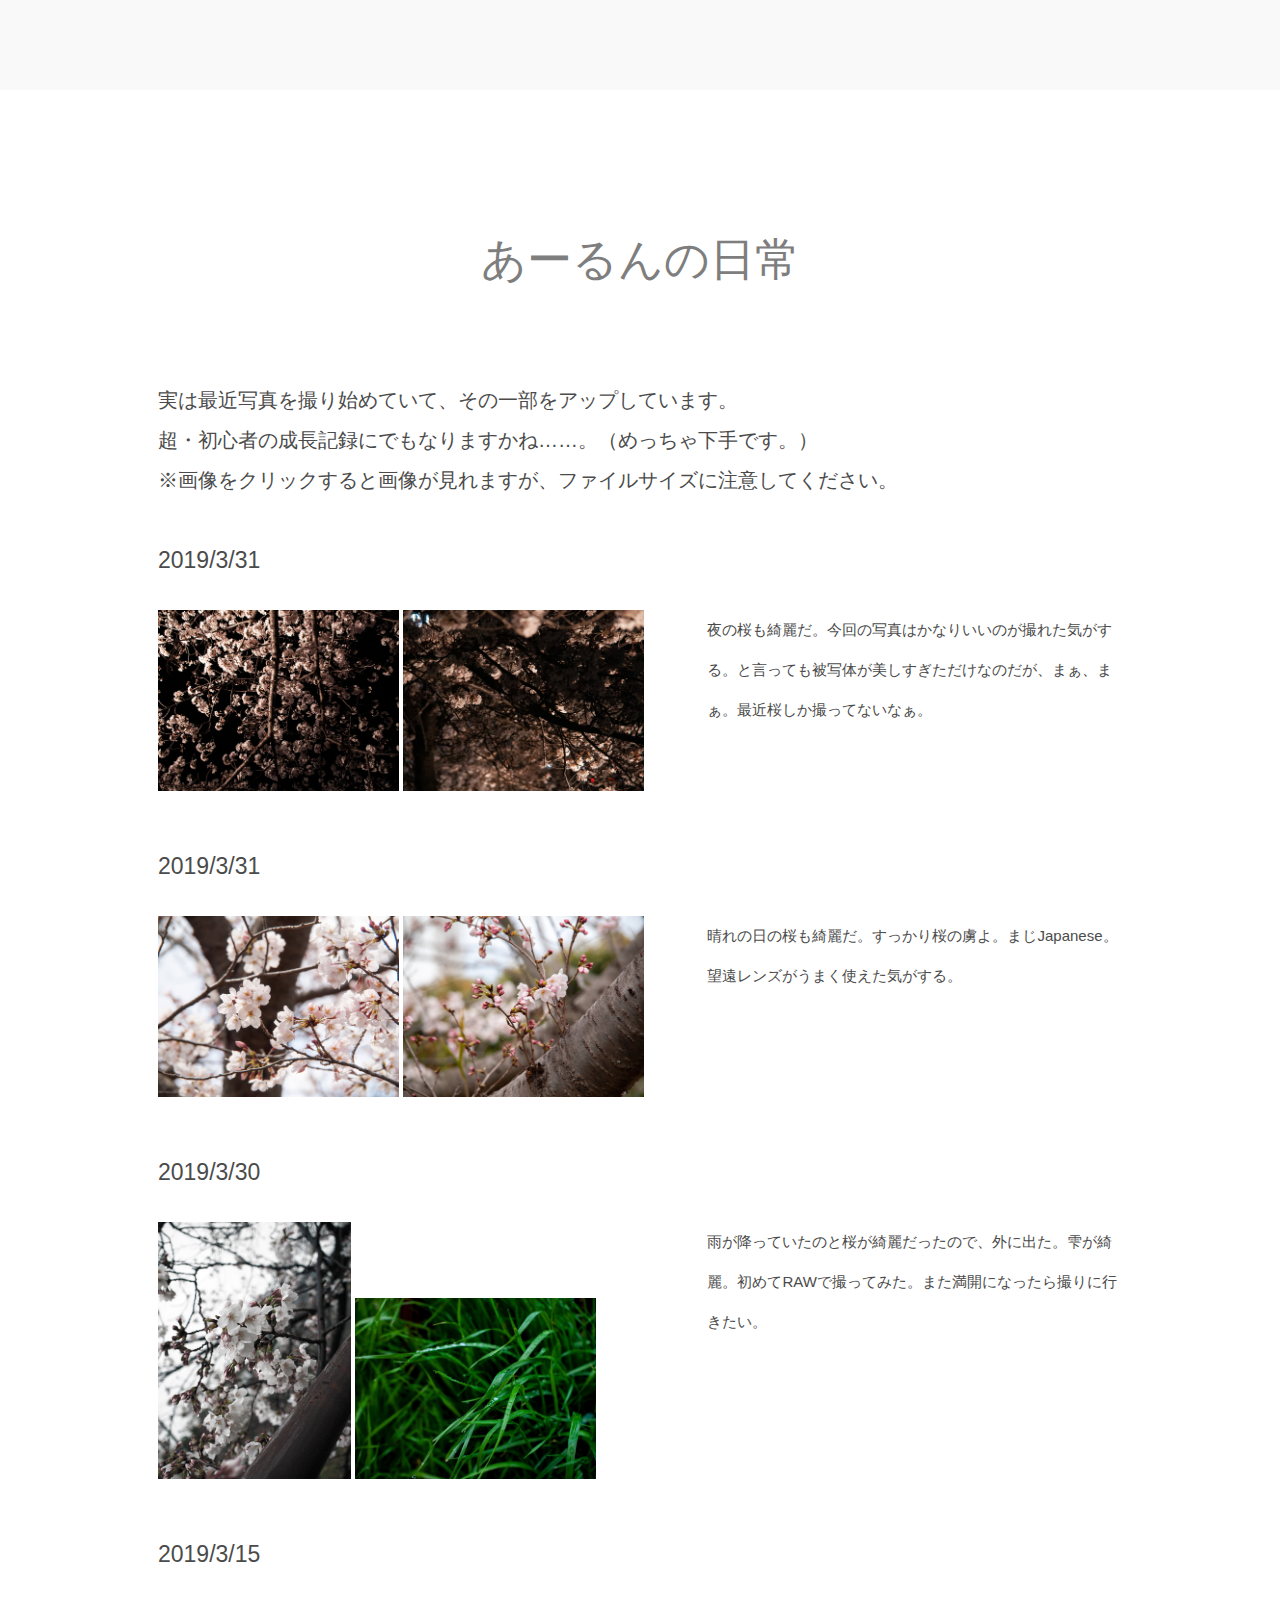
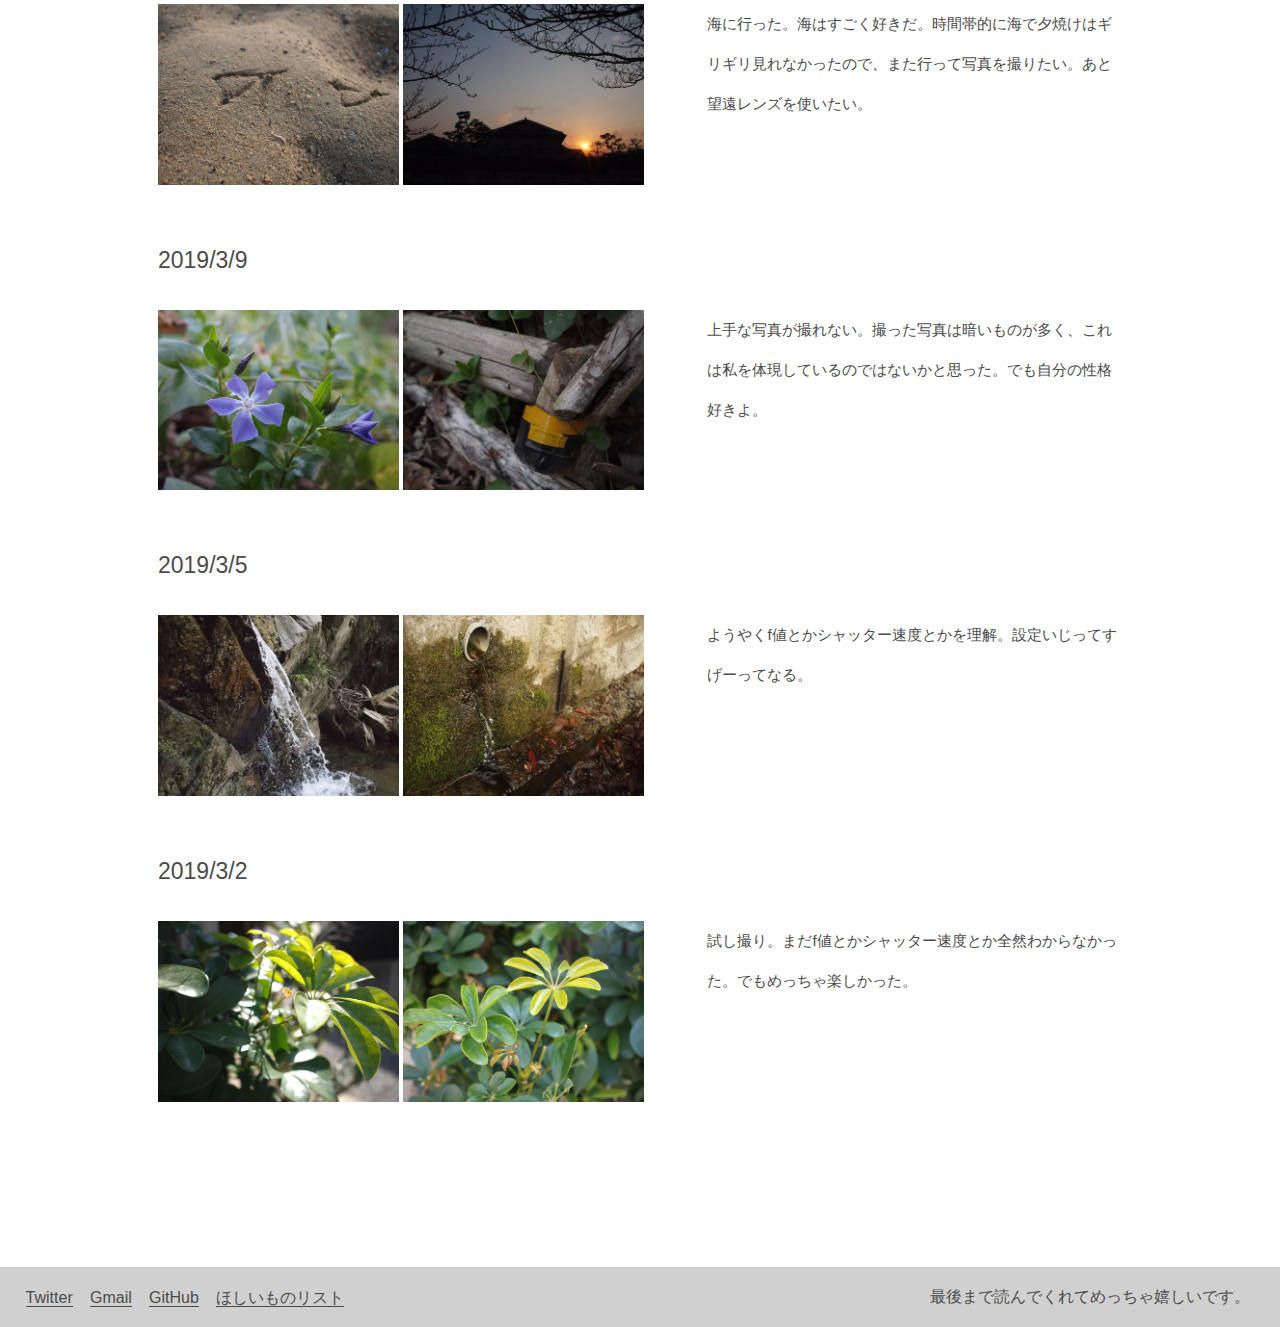
==== commit bc64d457: "2019/4/4, dailyファイルを作った, daily_minに名前を変えた" ====
--- a/index.html
+++ b/index.html
@@ -117,43 +117,50 @@
 
         <div class="daily-one_day">
           <h4>2019/3/31</h4>
-          <a href="imgs/P3311085.jpg" target="blank"><img src="imgs/min/P3311085.jpg" alt="photo"></a>
-          <a href="imgs/P3311090.jpg" target="blank"><img src="imgs/min/P3311090.jpg" alt="photo"></a>
+          <a href="imgs/daily/P4041123.jpg" target="blank"><img src="imgs/daily_min/P4041123.jpg" alt="photo"></a>
+          <a href="imgs/daily/P4041185.jpg" target="blank"><img src="imgs/daily_min/P4041185.jpg" alt="photo"></a>
+          <p>夜の桜も綺麗だ。今回の写真はかなりいいのが撮れた気がする。と言っても被写体が美しすぎただけなのだが、まぁ、まぁ。最近桜しか撮ってないなぁ。</p>
+        </div>
+
+        <div class="daily-one_day">
+          <h4>2019/3/31</h4>
+          <a href="imgs/daily/P3311085.jpg" target="blank"><img src="imgs/daily_min/P3311085.jpg" alt="photo"></a>
+          <a href="imgs/daily/P3311090.jpg" target="blank"><img src="imgs/daily_min/P3311090.jpg" alt="photo"></a>
           <p>晴れの日の桜も綺麗だ。すっかり桜の虜よ。まじJapanese。望遠レンズがうまく使えた気がする。</p>
         </div>
 
         <div class="daily-one_day">
           <h4>2019/3/30</h4>
-          <a href="imgs/P3300988.jpg" target="blank"><img class="vertical" src="imgs/min/P3300988.jpg" alt="photo"></a>
-          <a href="imgs/P3301033.jpg" target="blank"><img src="imgs/min/P3301033.jpg" alt="photo"></a>
+          <a href="imgs/daily/P3300988.jpg" target="blank"><img class="vertical" src="imgs/daily_min/P3300988.jpg" alt="photo"></a>
+          <a href="imgs/daily/P3301033.jpg" target="blank"><img src="imgs/daily_min/P3301033.jpg" alt="photo"></a>
           <p>雨が降っていたのと桜が綺麗だったので、外に出た。雫が綺麗。初めてRAWで撮ってみた。また満開になったら撮りに行きたい。</p>
         </div>
 
         <div class="daily-one_day">
           <h4>2019/3/15</h4>
-          <a href="imgs/P3150899.JPG" target="blank"><img src="imgs/min/P3150899.jpg" alt="photo"></a>
-          <a href="imgs/P3150909.JPG" target="blank"><img src="imgs/min/P3150909.jpg" alt="photo"></a>
+          <a href="imgs/daily/P3150899.JPG" target="blank"><img src="imgs/daily_min/P3150899.jpg" alt="photo"></a>
+          <a href="imgs/daily/P3150909.JPG" target="blank"><img src="imgs/daily_min/P3150909.jpg" alt="photo"></a>
           <p>海に行った。海はすごく好きだ。時間帯的に海で夕焼けはギリギリ見れなかったので、また行って写真を撮りたい。あと望遠レンズを使いたい。</p>
         </div>
 
         <div class="daily-one_day">
           <h4>2019/3/9</h4>
-          <a href="imgs/P3090724.JPG" target="blank"><img src="imgs/min/P3090724.jpg" alt="photo"></a>
-          <a href="imgs/P3090765.JPG" target="blank"><img src="imgs/min/P3090765.jpg" alt="photo"></a>
+          <a href="imgs/daily/P3090724.JPG" target="blank"><img src="imgs/daily_min/P3090724.jpg" alt="photo"></a>
+          <a href="imgs/daily/P3090765.JPG" target="blank"><img src="imgs/daily_min/P3090765.jpg" alt="photo"></a>
           <p>上手な写真が撮れない。撮った写真は暗いものが多く、これは私を体現しているのではないかと思った。でも自分の性格好きよ。</p>
         </div>
 
         <div class="daily-one_day">
           <h4>2019/3/5</h4>
-          <a href="imgs/P3050409.JPG" target="blank"><img src="imgs/min/P3050409.jpg" alt="photo"></a>
-          <a href="imgs/P3050505.JPG" target="blank"><img src="imgs/min/P3050505.jpg" alt="photo"></a>
+          <a href="imgs/daily/P3050409.JPG" target="blank"><img src="imgs/daily_min/P3050409.jpg" alt="photo"></a>
+          <a href="imgs/daily/P3050505.JPG" target="blank"><img src="imgs/daily_min/P3050505.jpg" alt="photo"></a>
           <p>ようやくf値とかシャッター速度とかを理解。設定いじってすげーってなる。</p>
         </div>
 
         <div class="daily-one_day">
           <h4>2019/3/2</h4>
-          <a href="imgs/P3020204.JPG" target="blank"><img src="imgs/min/P3020204.jpg" alt="photo"></a>
-          <a href="imgs/P3020209.JPG" target="blank"><img src="imgs/min/P3020209.jpg" alt="photo"></a>
+          <a href="imgs/daily/P3020204.JPG" target="blank"><img src="imgs/daily_min/P3020204.jpg" alt="photo"></a>
+          <a href="imgs/daily/P3020209.JPG" target="blank"><img src="imgs/daily_min/P3020209.jpg" alt="photo"></a>
           <p>試し撮り。まだf値とかシャッター速度とか全然わからなかった。でもめっちゃ楽しかった。</p>
         </div>
 
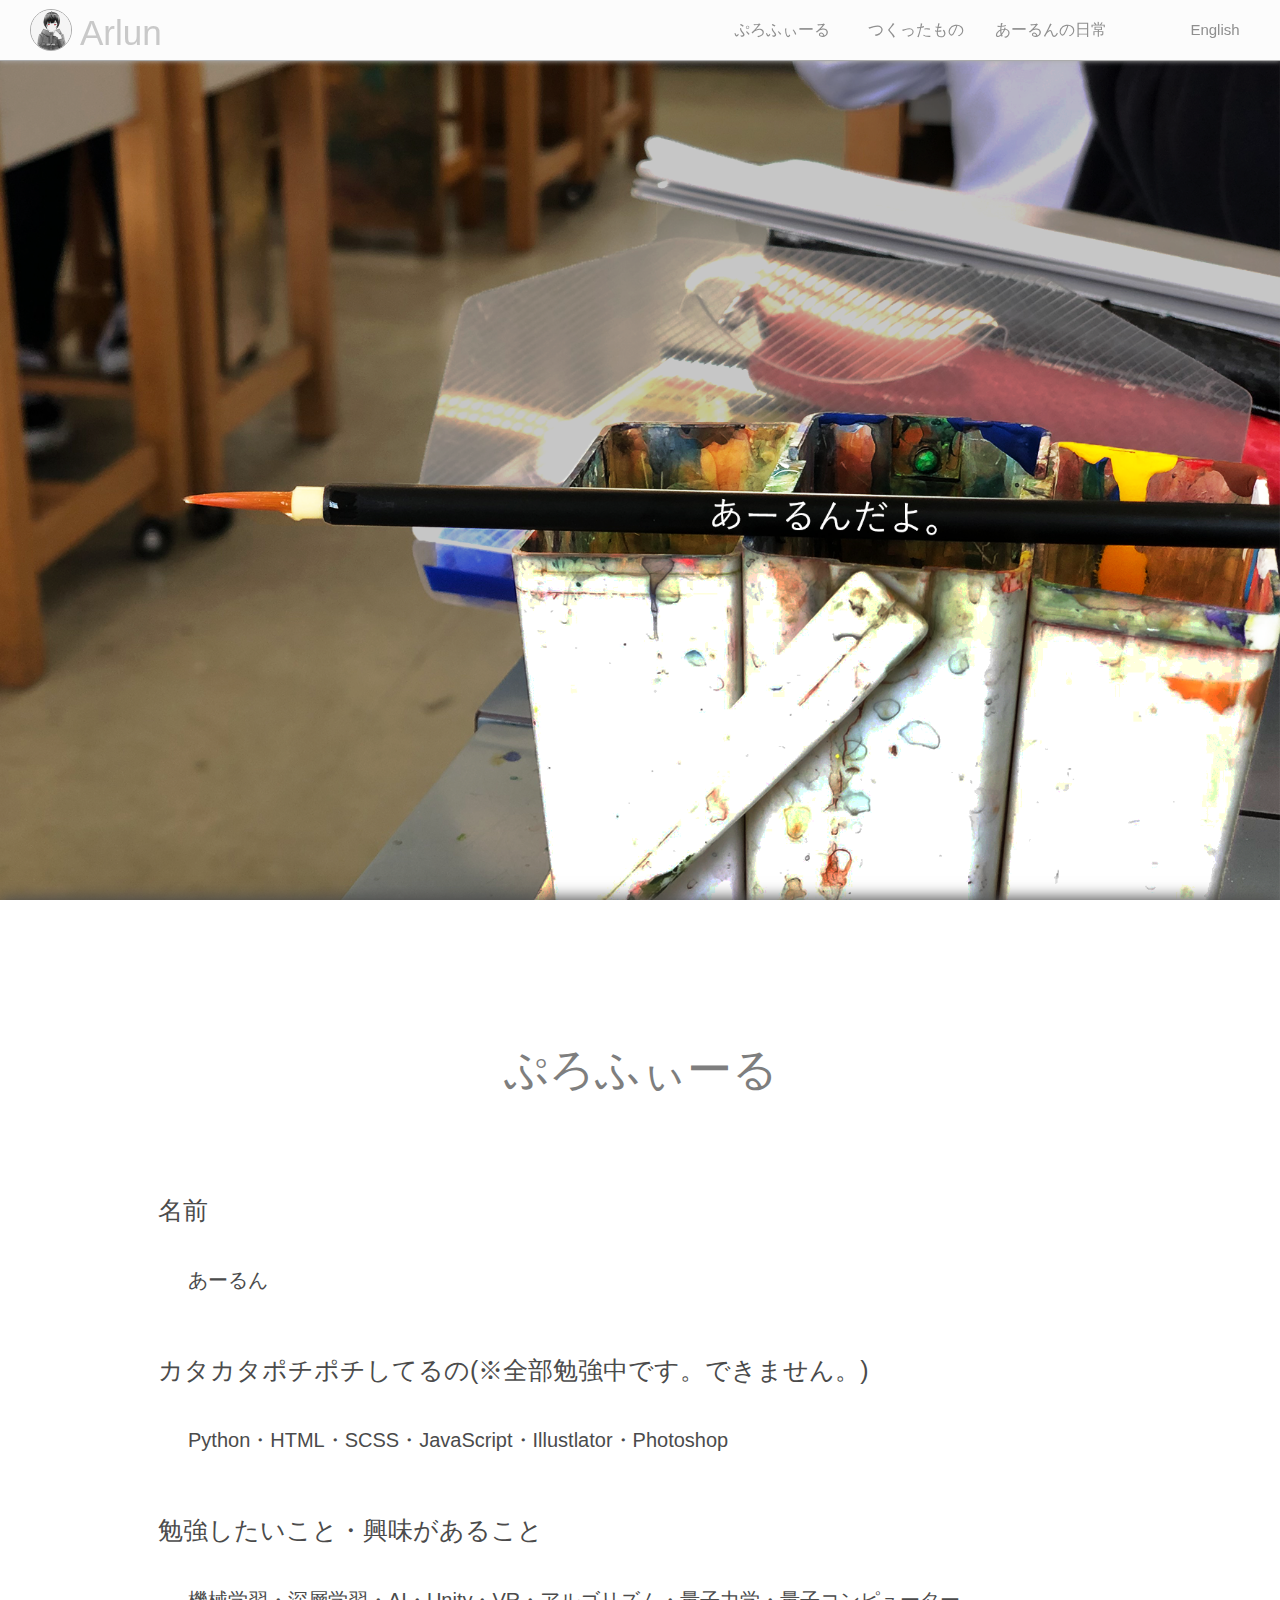
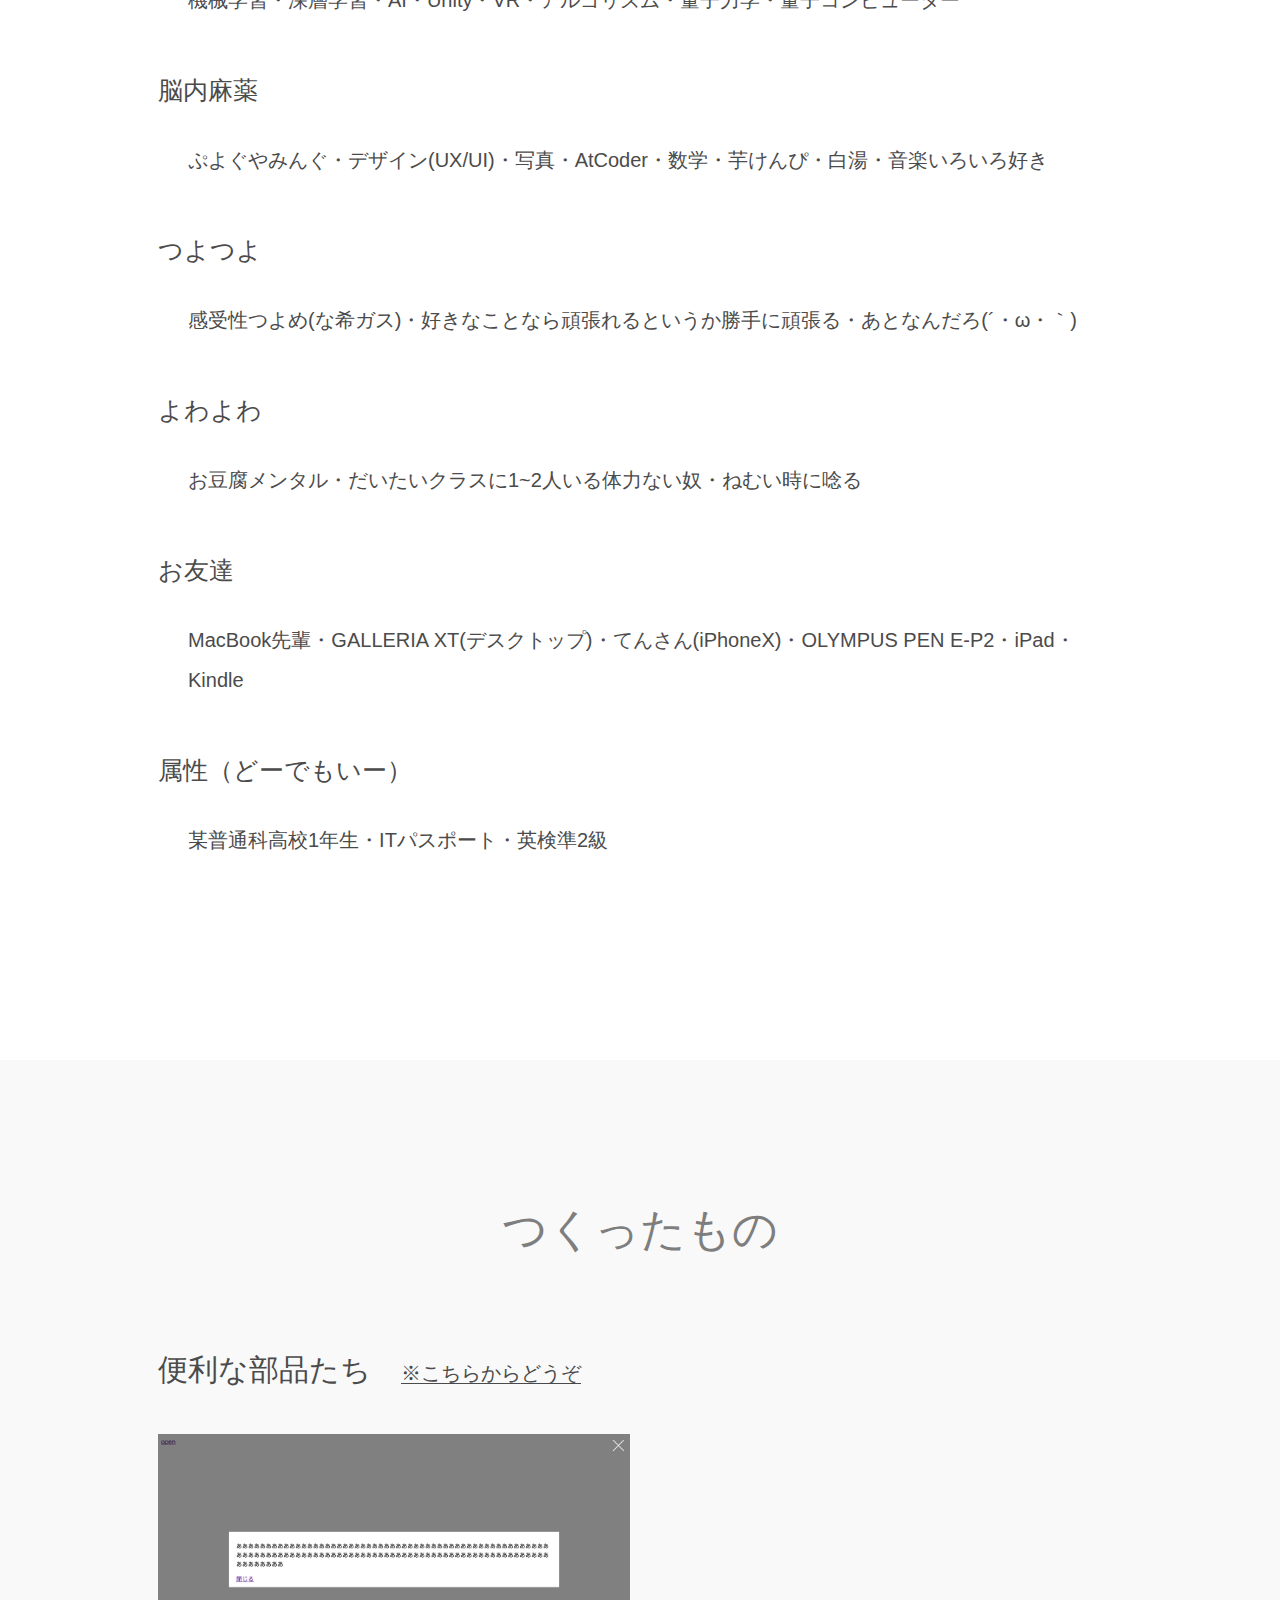
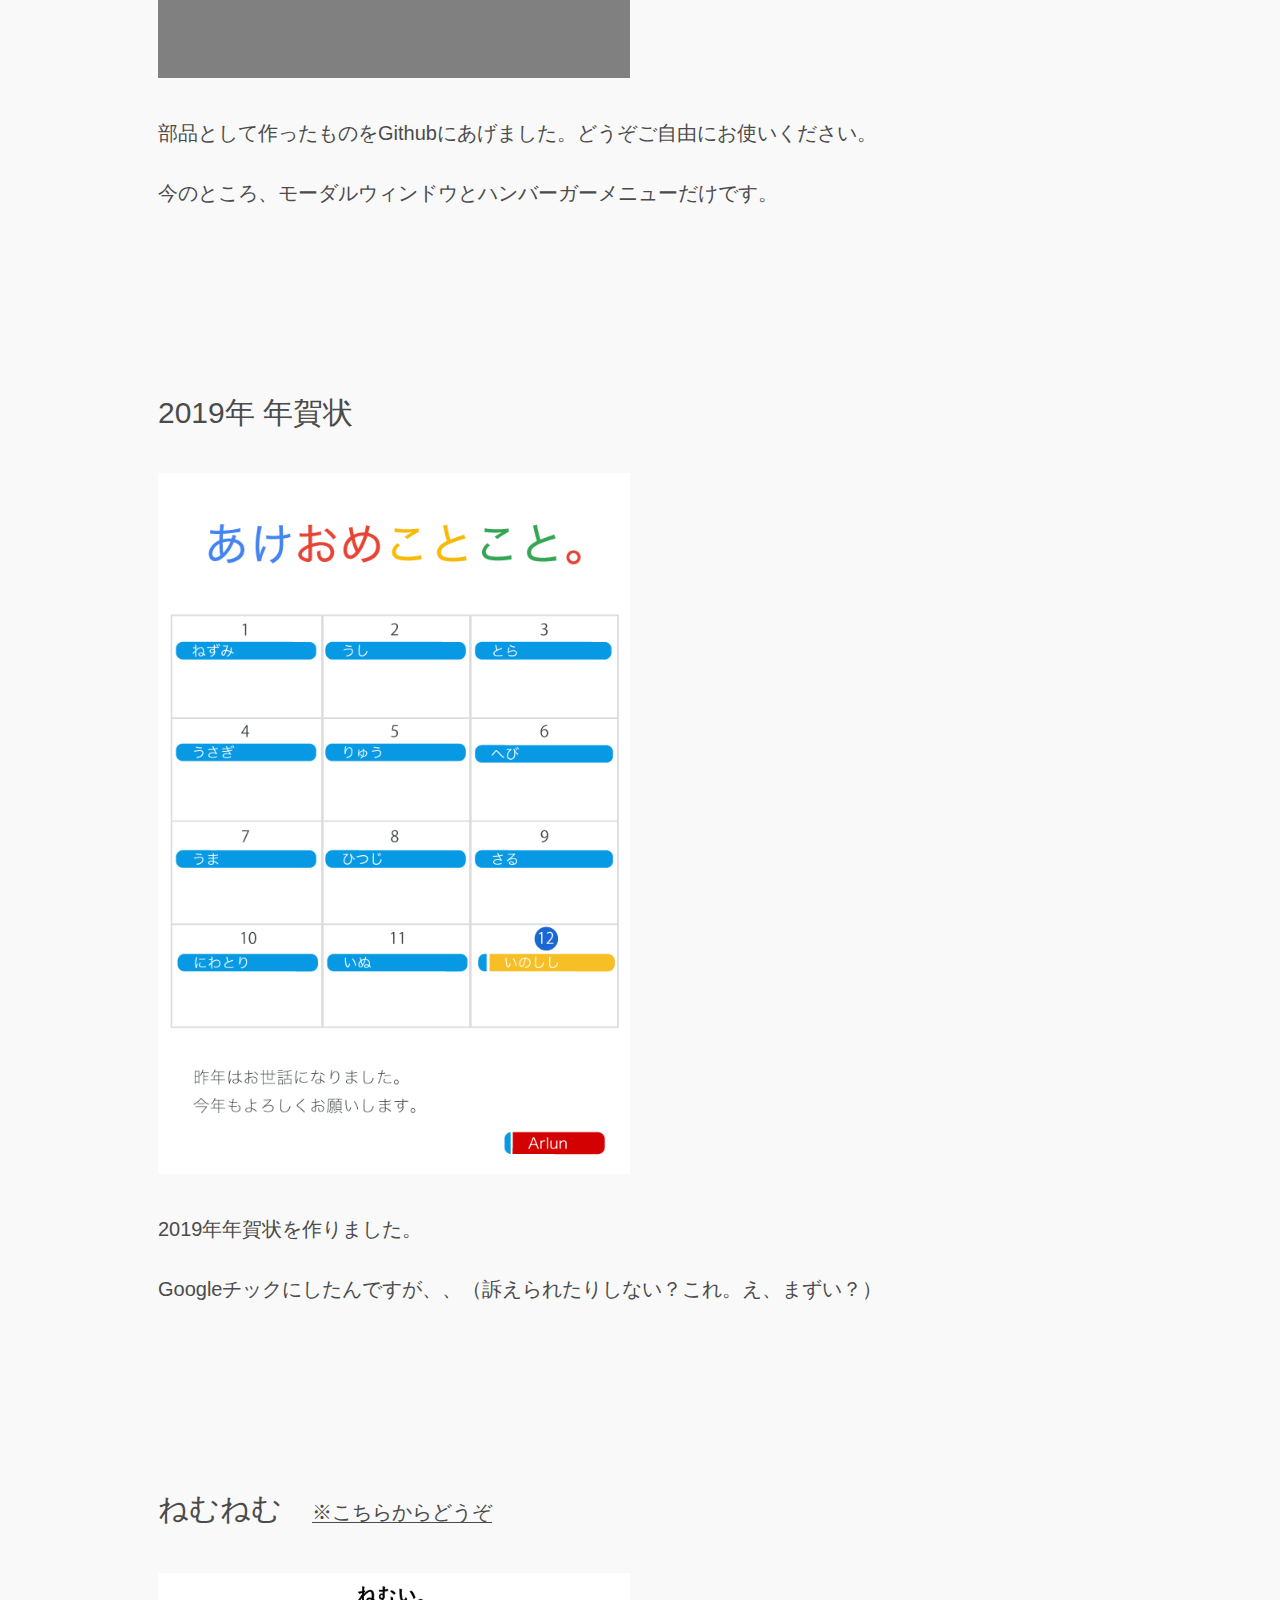
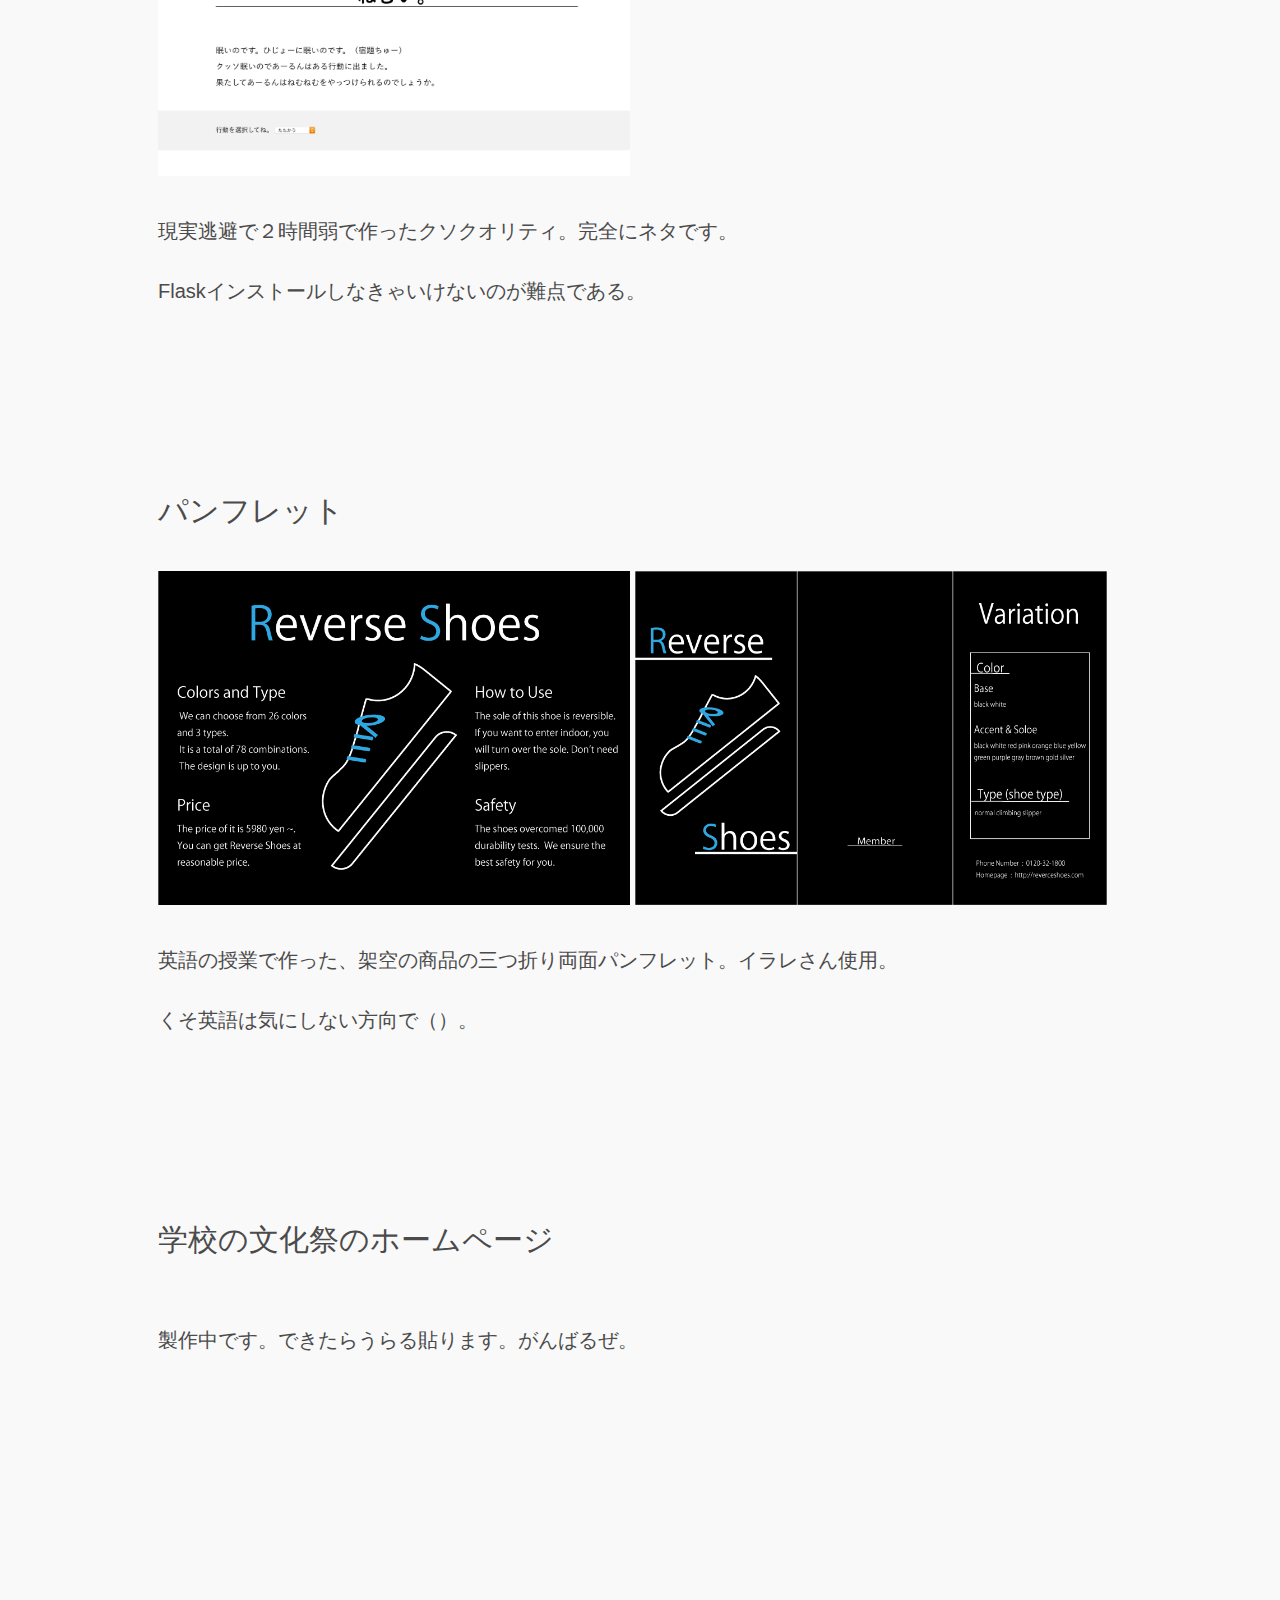
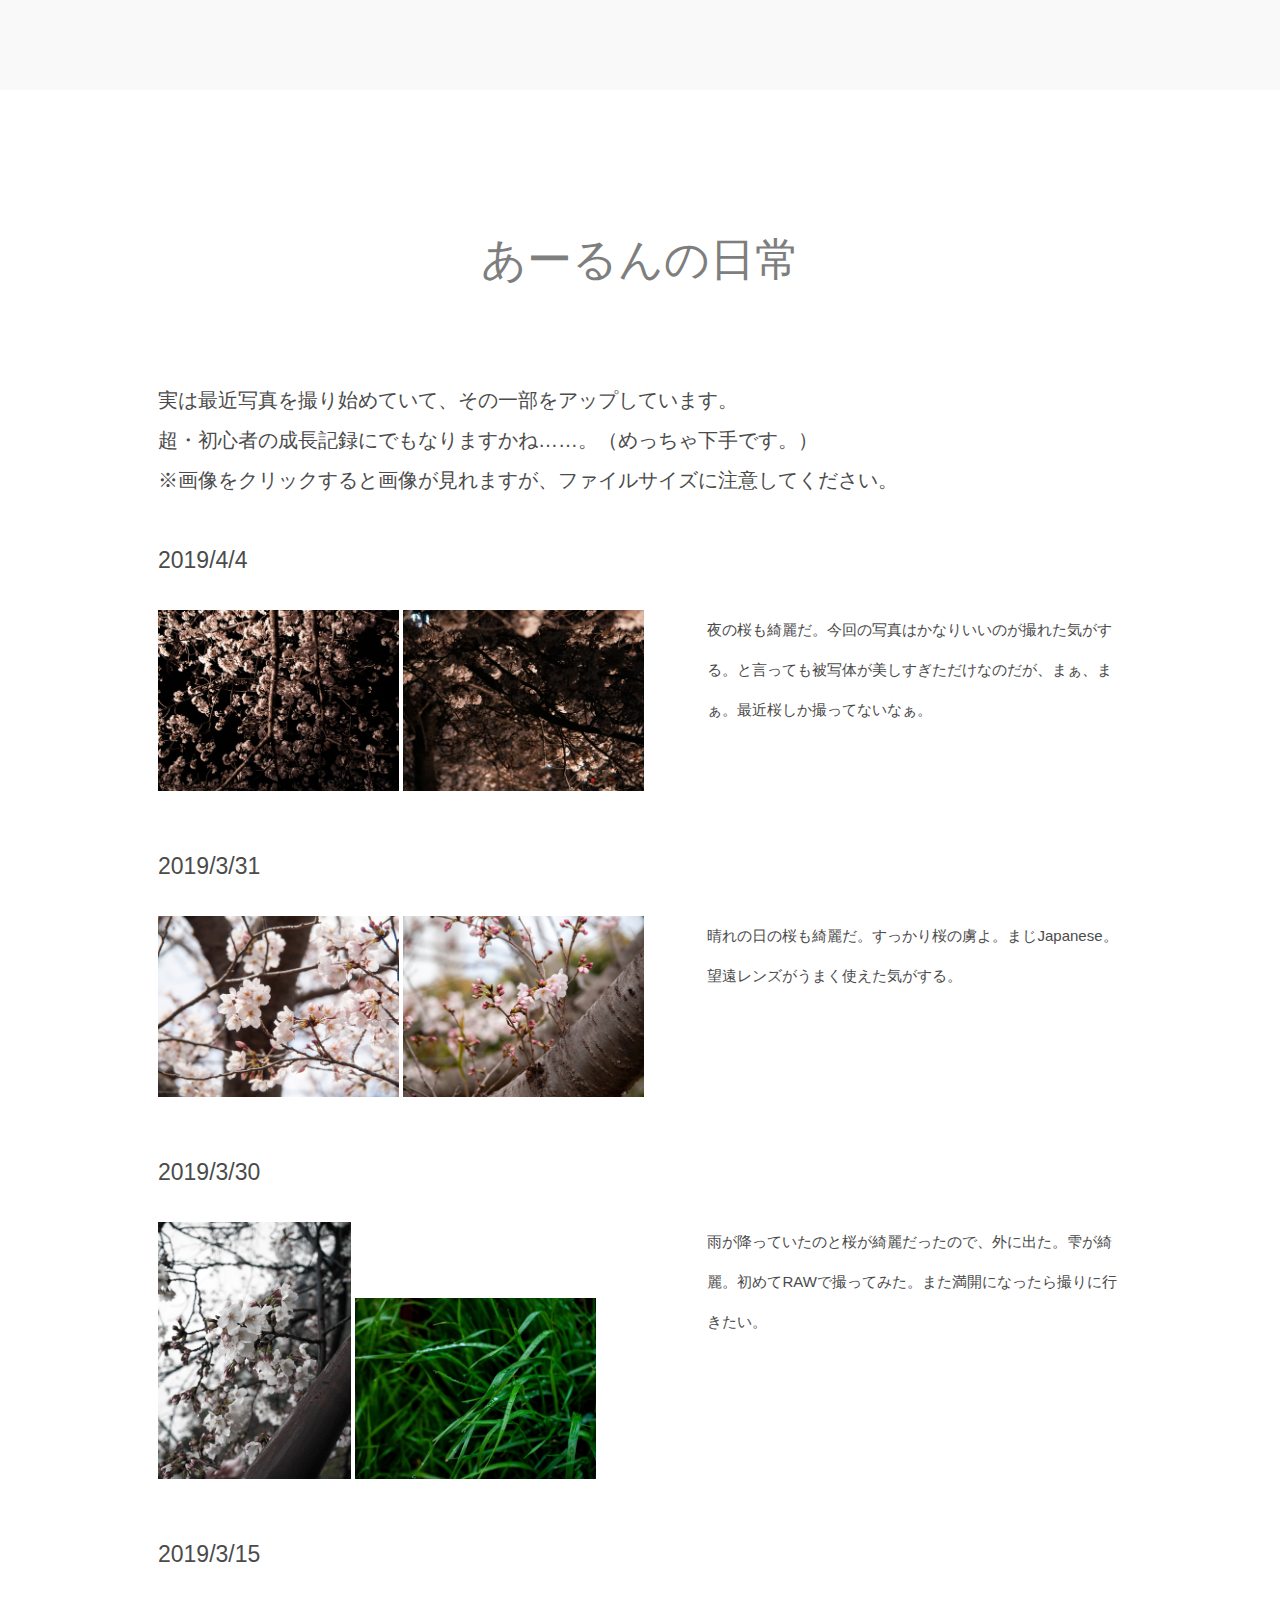
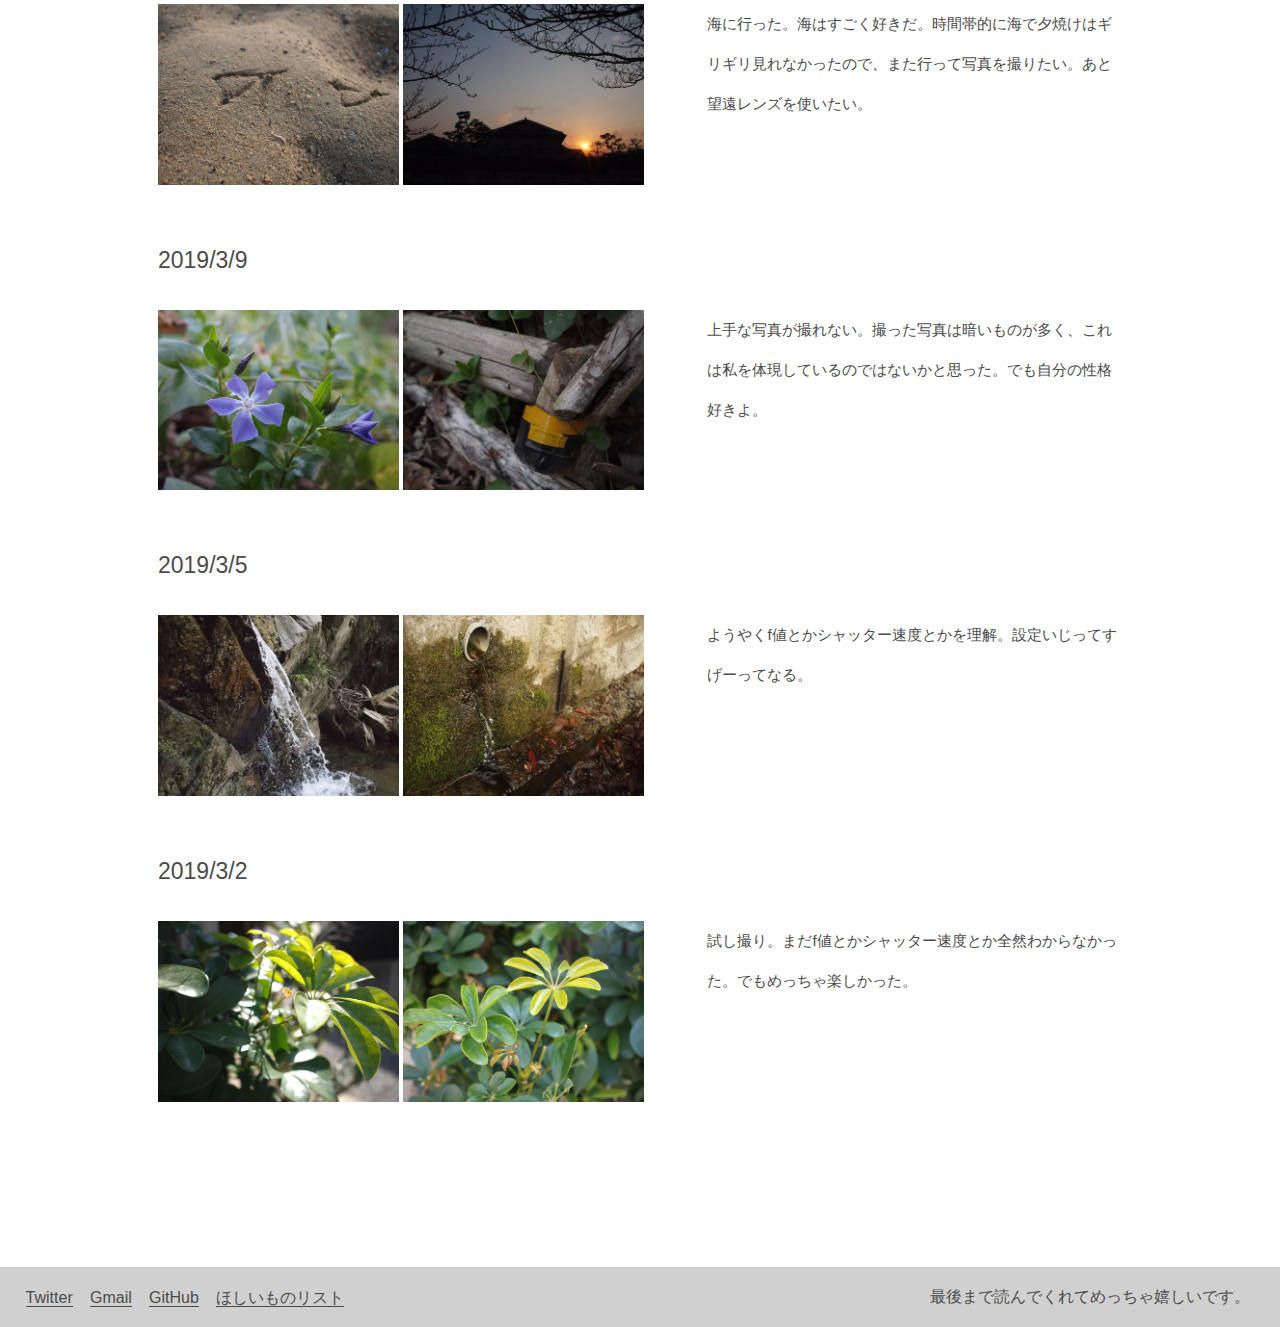
==== commit cf33de63: "3/31 → 4/4" ====
--- a/index.html
+++ b/index.html
@@ -31,7 +31,7 @@
             <li><a href="#profile">ぷろふぃーる</a></li>
             <li><a href="#works">つくったもの</a></li>
             <li><a href="#daily">あーるんの日常</a></li>
-            <li class="transrate"><a href="./templates/english.html">English</a></li>
+            <li class="transrate"><a href="./english.html">English</a></li>
           </ul>
         </div>
       </div>
@@ -116,7 +116,7 @@
         <p>※画像をクリックすると画像が見れますが、ファイルサイズに注意してください。</p>
 
         <div class="daily-one_day">
-          <h4>2019/3/31</h4>
+          <h4>2019/4/4</h4>
           <a href="imgs/daily/P4041123.jpg" target="blank"><img src="imgs/daily_min/P4041123.jpg" alt="photo"></a>
           <a href="imgs/daily/P4041185.jpg" target="blank"><img src="imgs/daily_min/P4041185.jpg" alt="photo"></a>
           <p>夜の桜も綺麗だ。今回の写真はかなりいいのが撮れた気がする。と言っても被写体が美しすぎただけなのだが、まぁ、まぁ。最近桜しか撮ってないなぁ。</p>
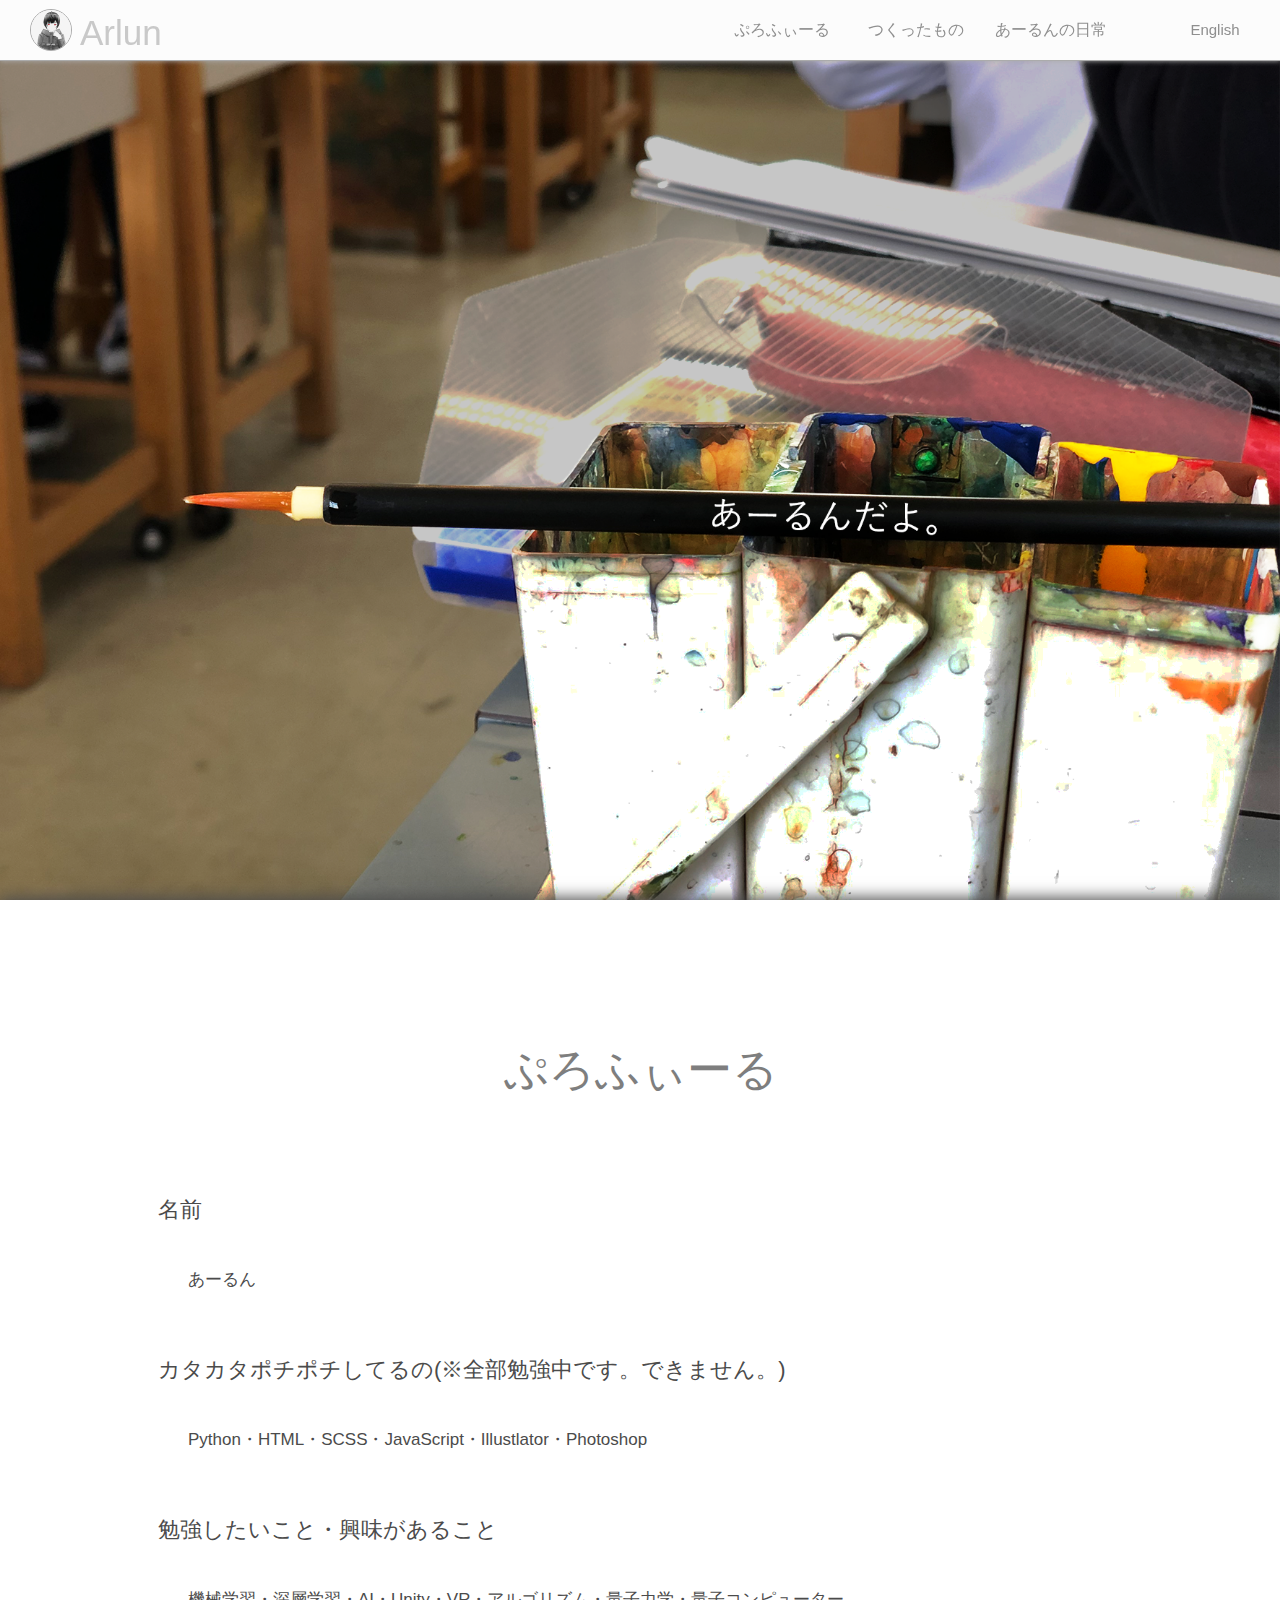
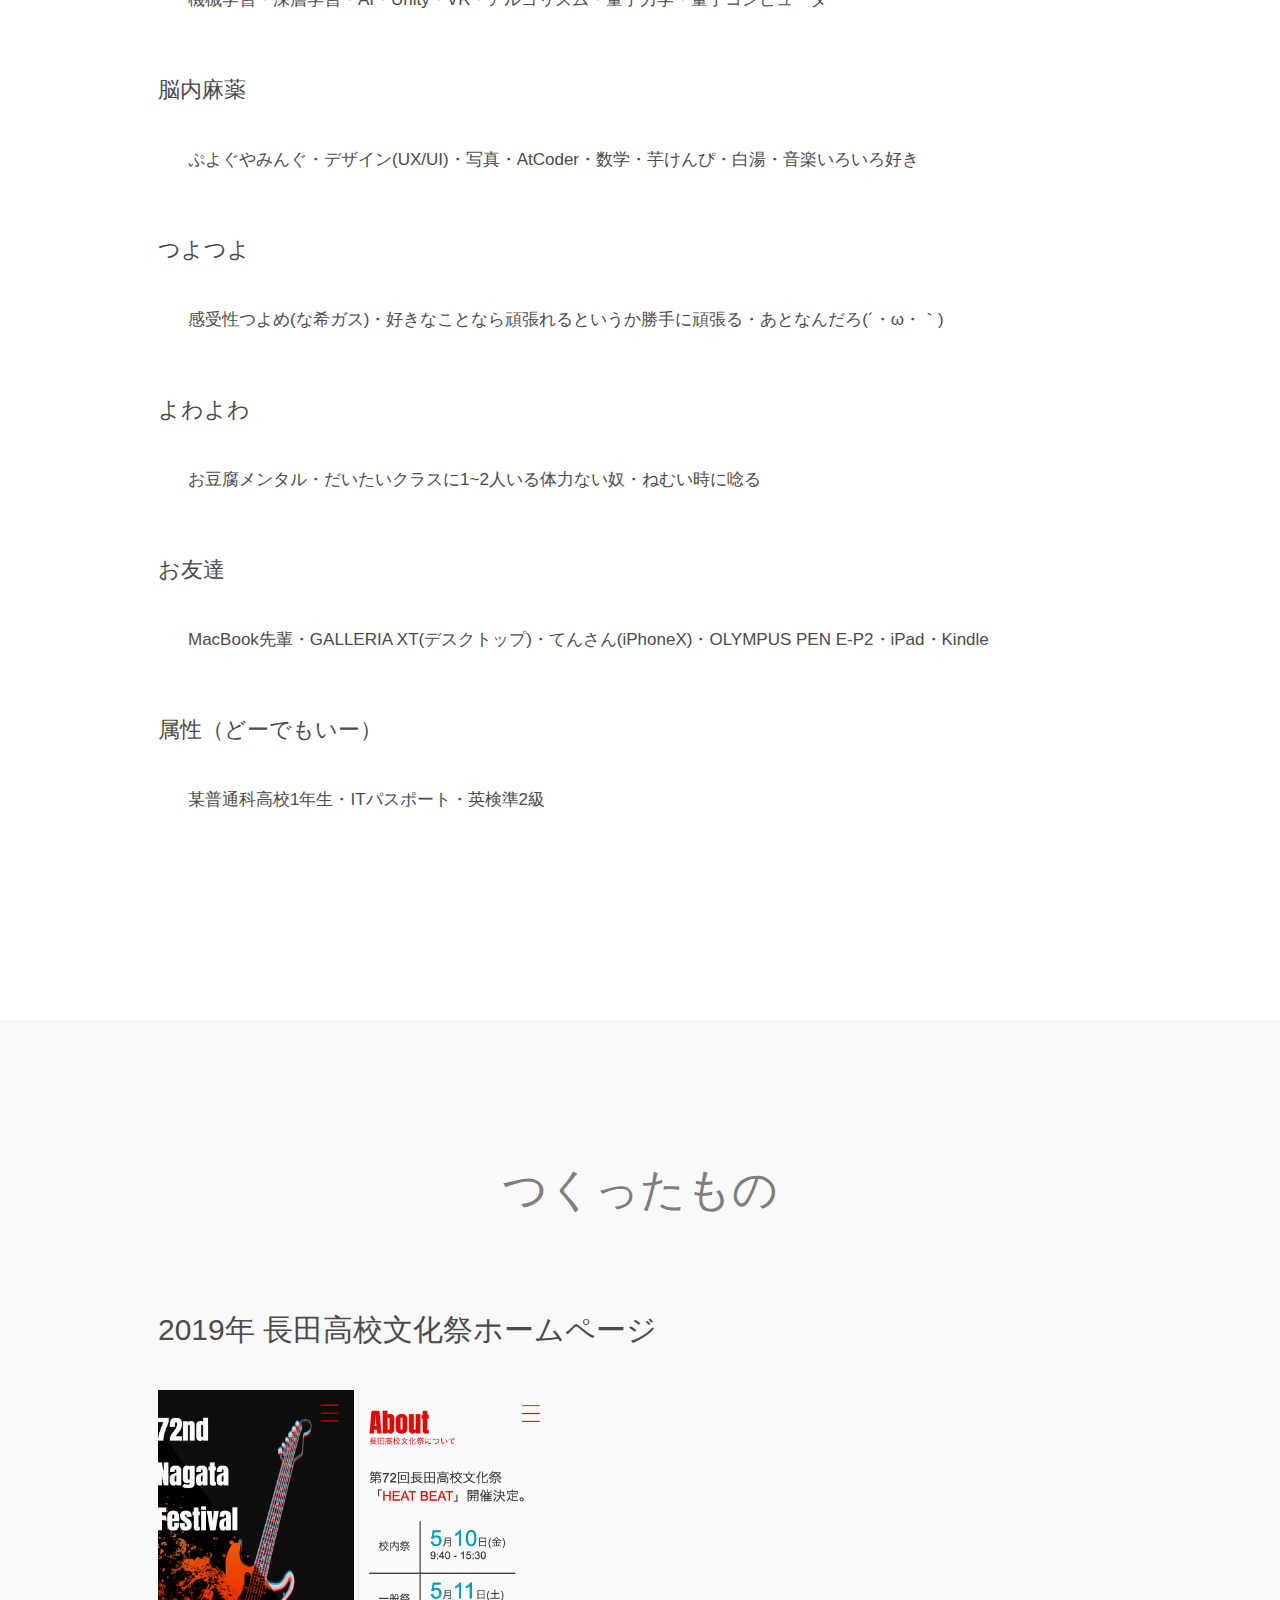
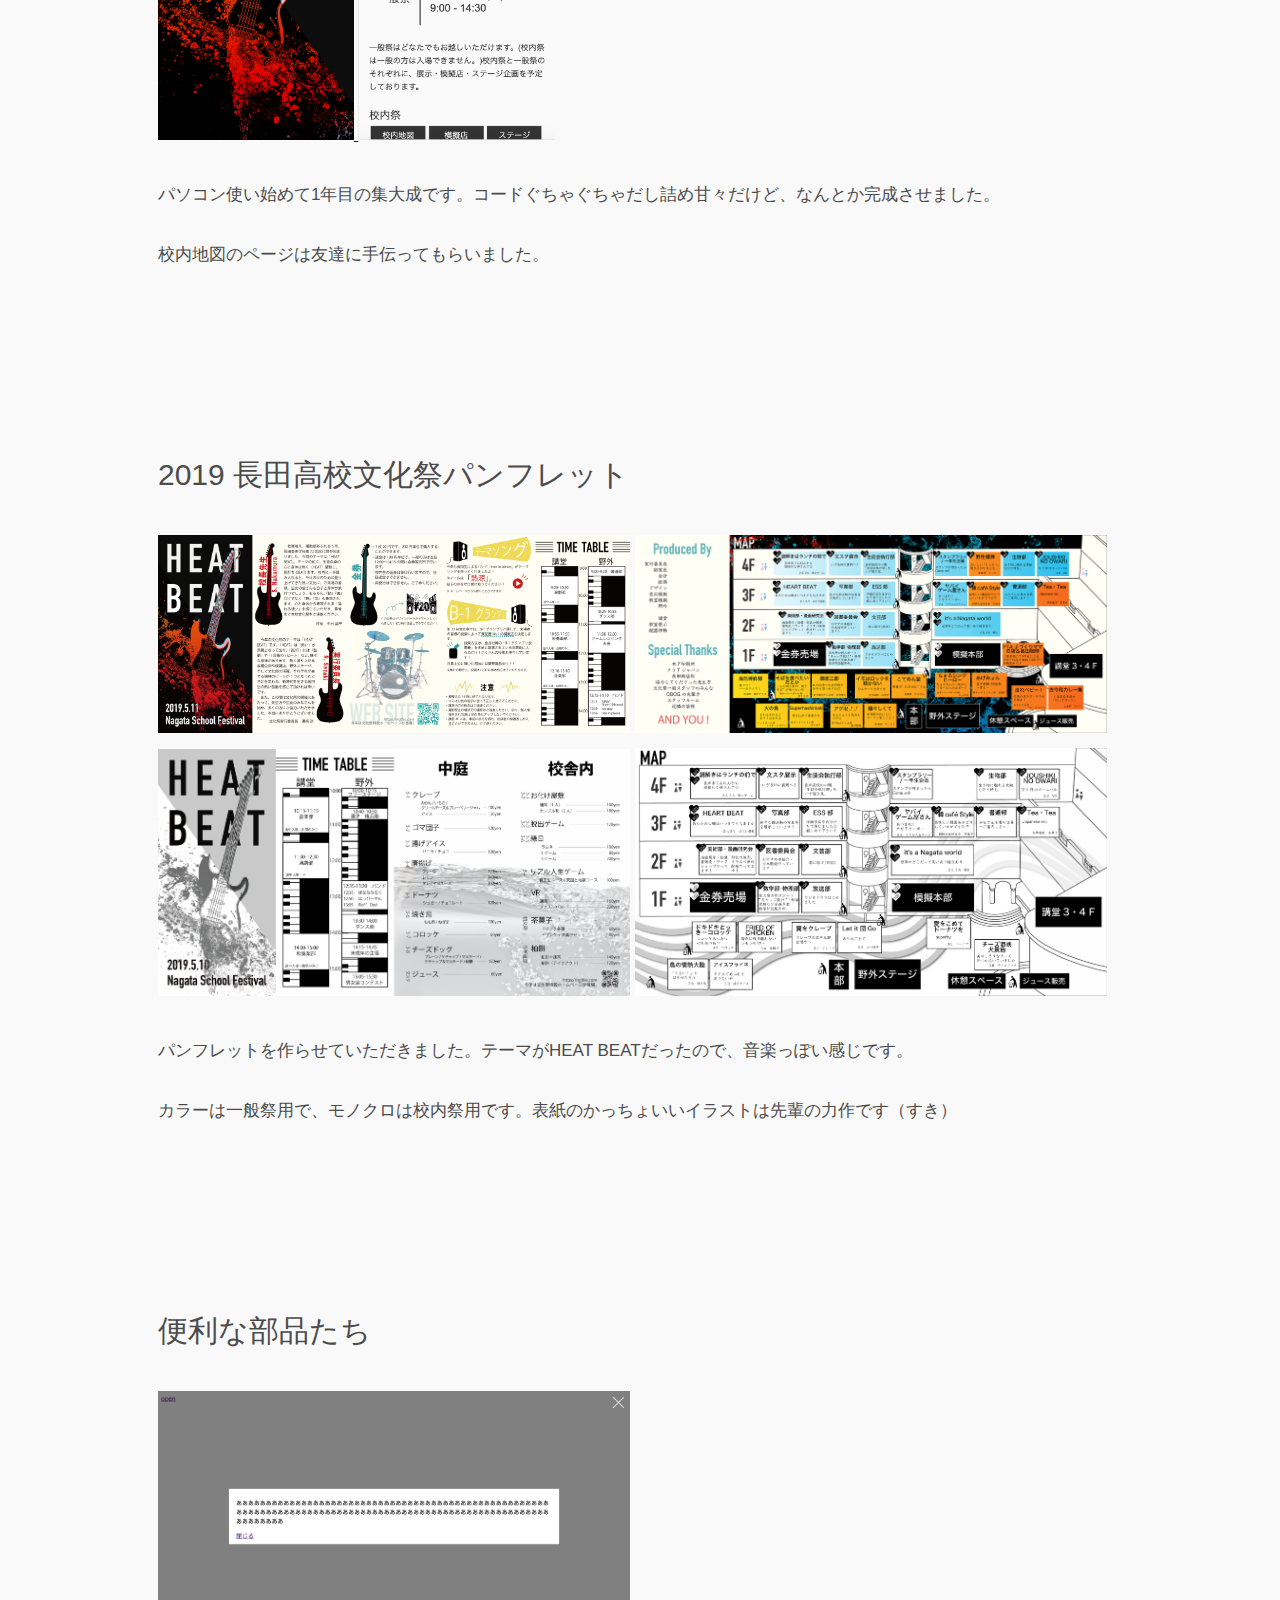
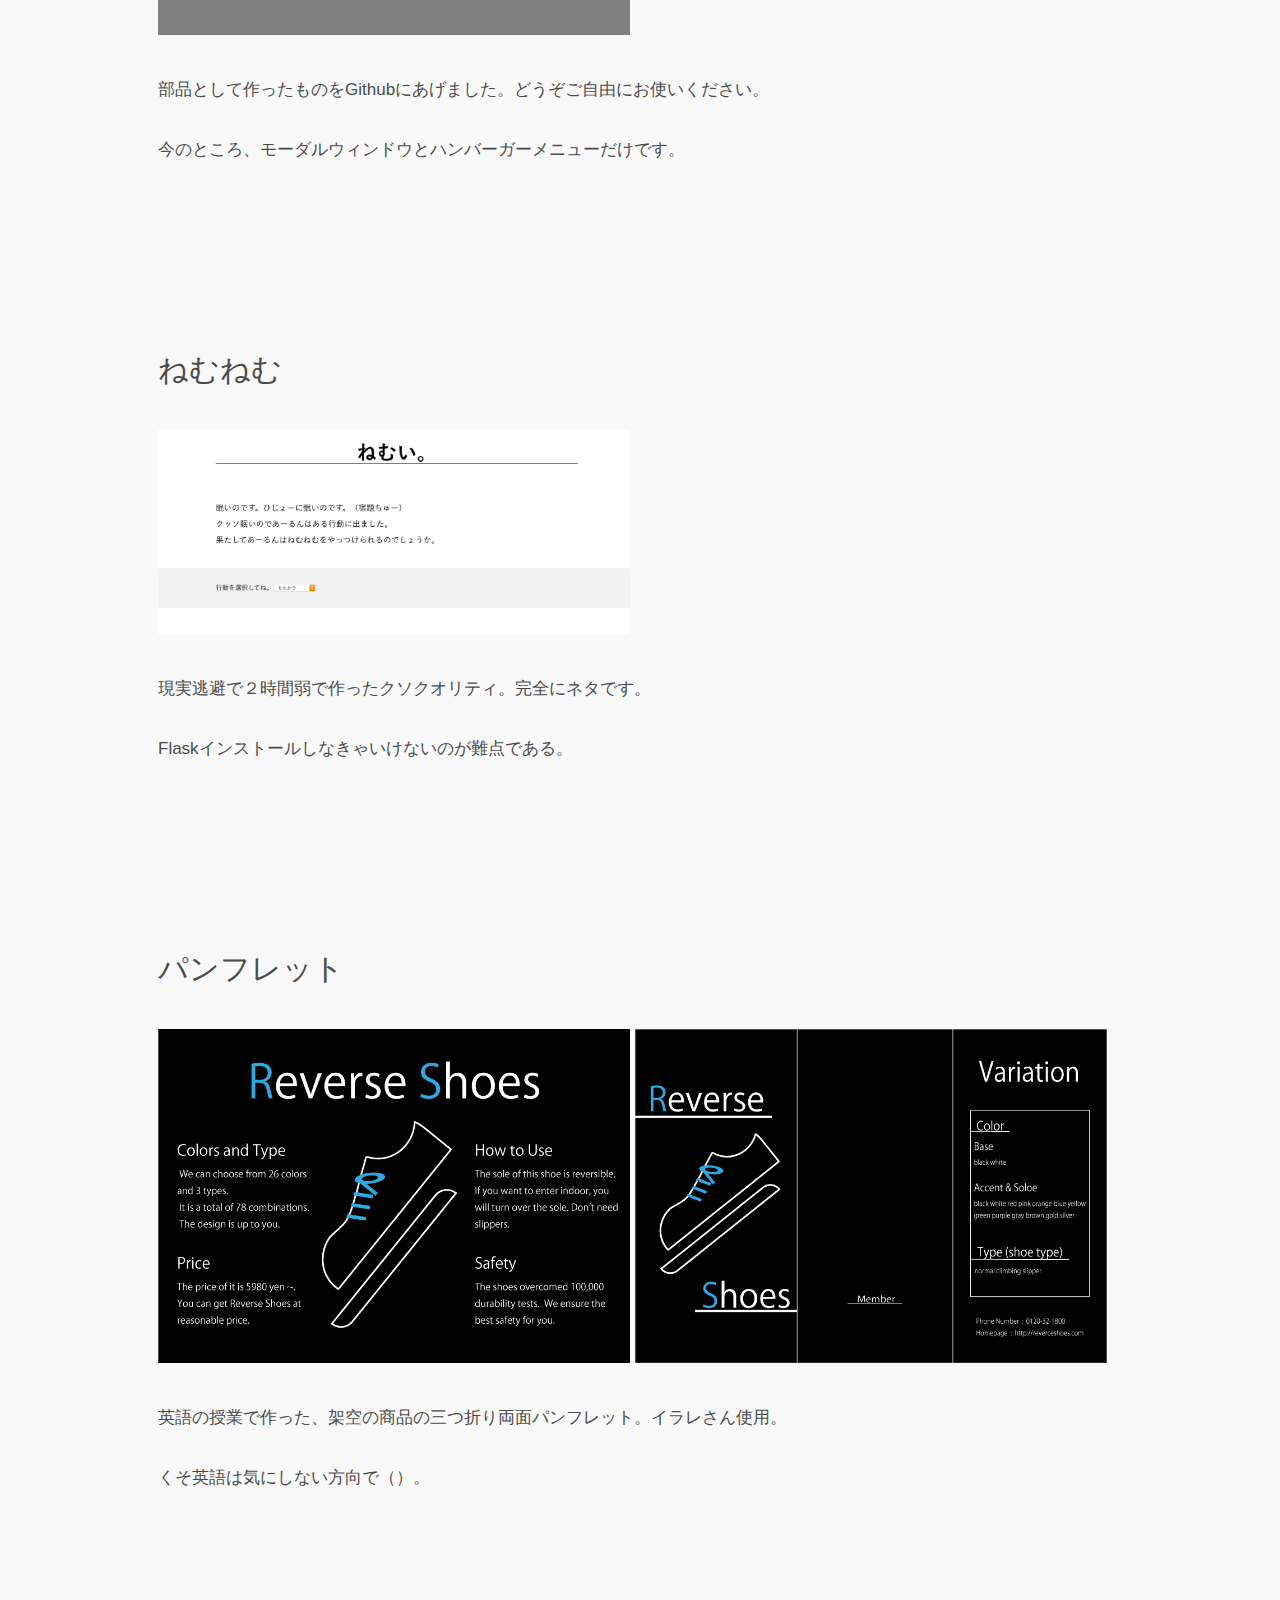
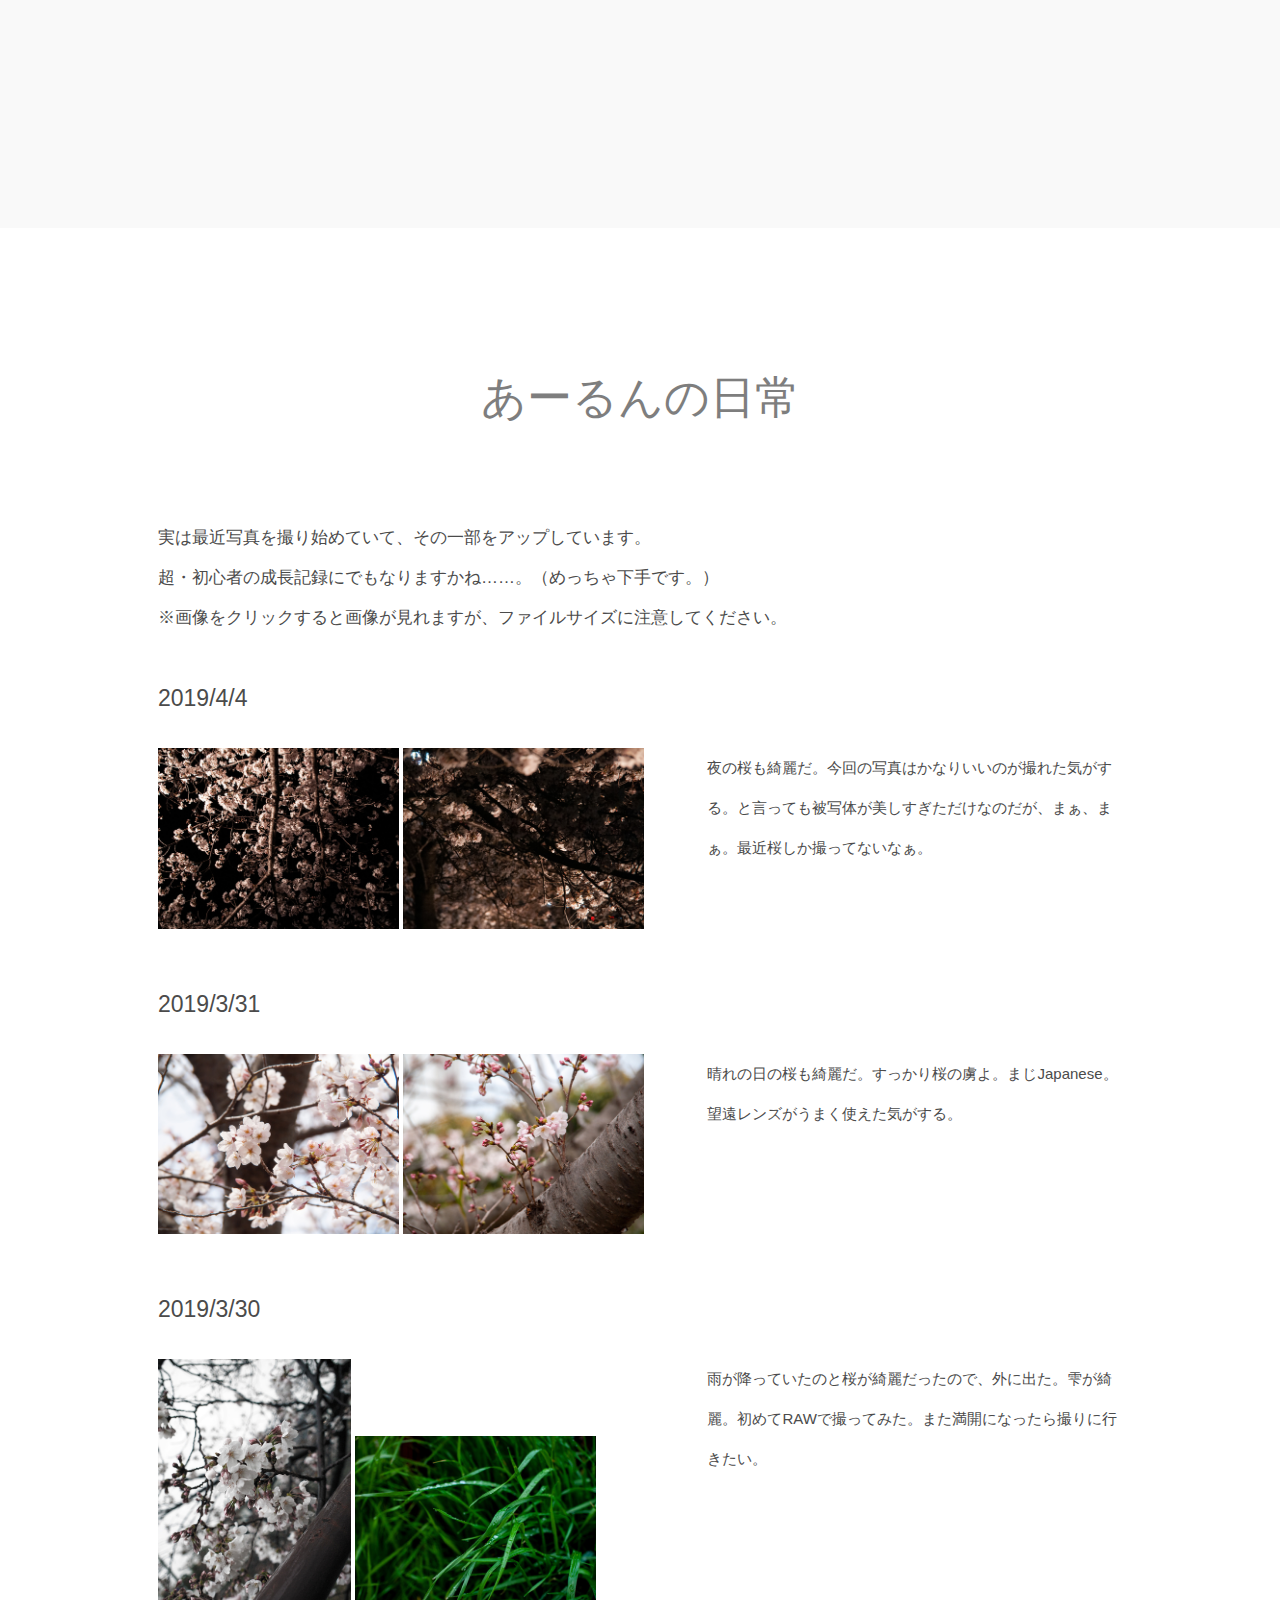
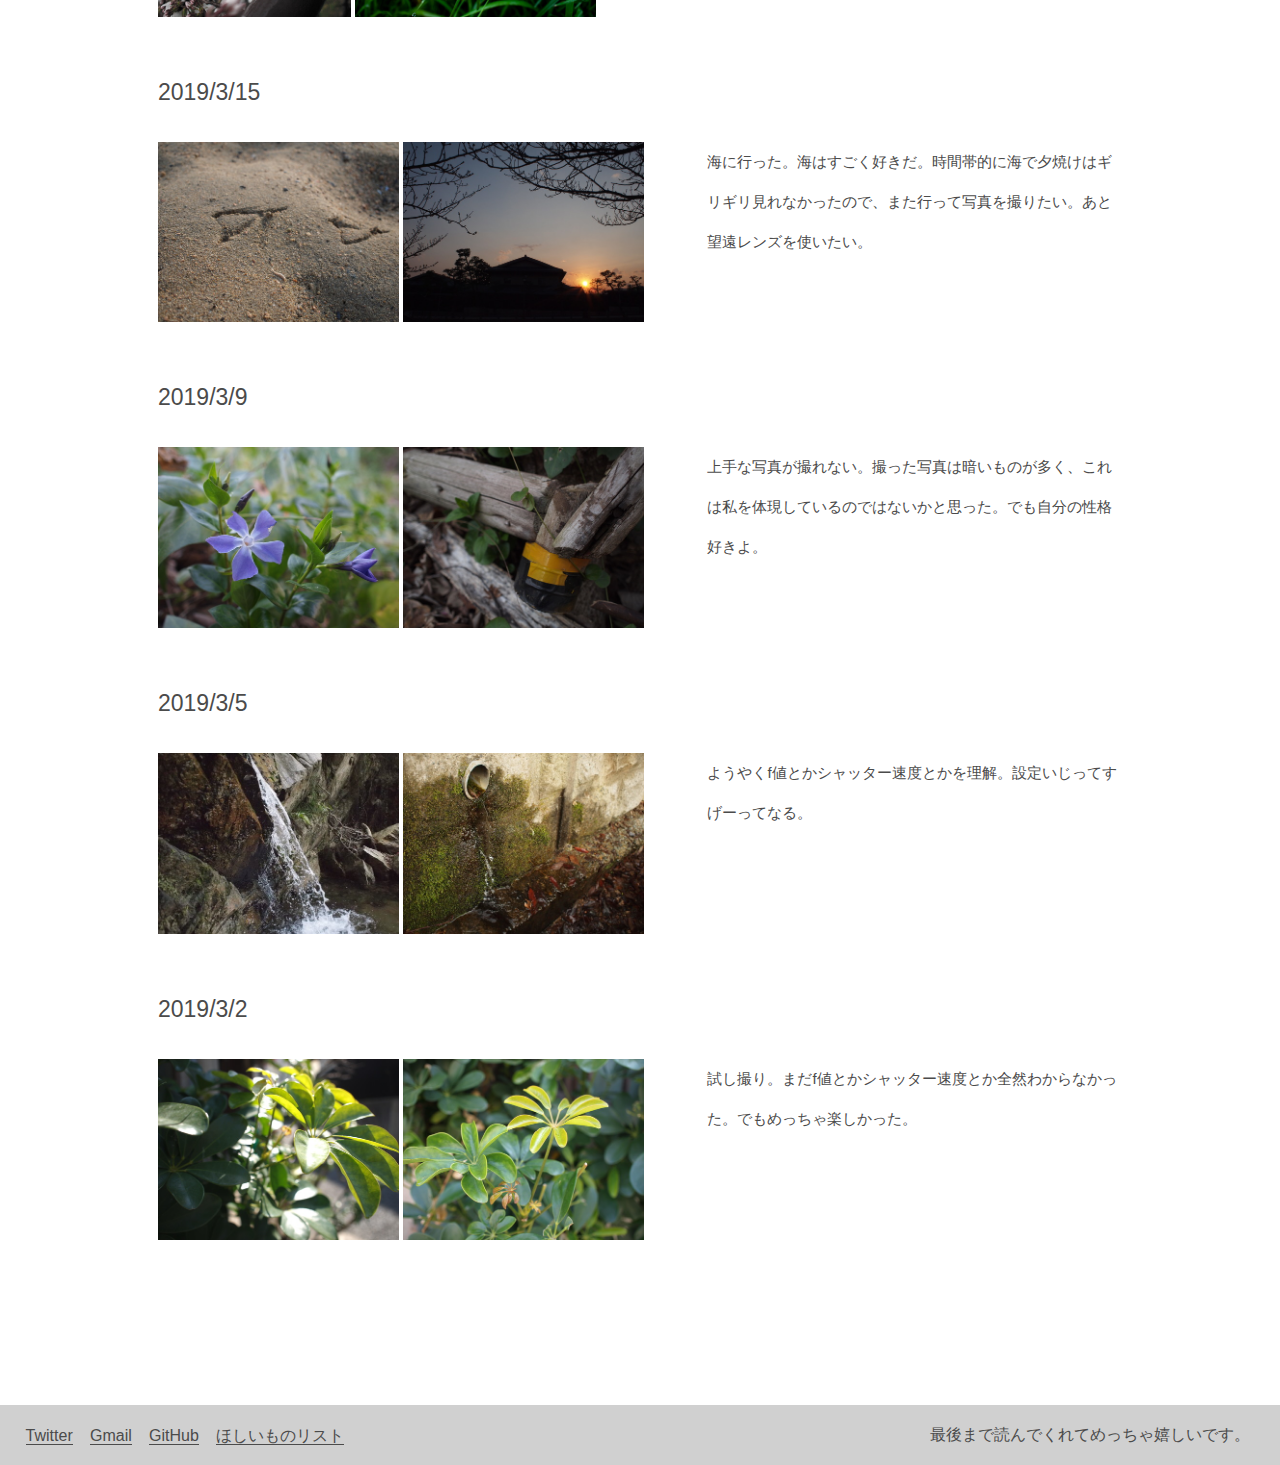
==== commit f2c8a636: "workに2019文化祭制作物を追加。workのリンクを画像にした。" ====
--- a/index.html
+++ b/index.html
@@ -70,40 +70,52 @@
     <div class="container works" id="works">
       <h2 class="container-title">つくったもの</h2>
       <div class="container-text">
-
-        <div class="work">
-          <h4>便利な部品たち<a href="https://github.com/ArlunAl/useful_parts" target="_bland">※こちらからどうぞ</a></h4>
-          <img src="imgs/modal_window.png" alt="image">
+        <div class="work">
+          <h4>2019年 長田高校文化祭ホームページ</h4>
+          <a target="blank" href="https://ngtfes.com">
+            <img class="to_be_small" src="./imgs/work/ngtfes.png" alt="image">
+            <img class="to_be_small" src="./imgs/work/ngtfes2.png" alt="image">
+          </a>
+          <p>パソコン使い始めて1年目の集大成です。コードぐちゃぐちゃだし詰め甘々だけど、なんとか完成させました。</p>
+          <p>校内地図のページは友達に手伝ってもらいました。</p>
+        </div>
+
+        <div class="work">
+          <h4>2019 長田高校文化祭パンフレット</h4>
+          <img src="imgs/work/pamphlet.png" alt="image">
+          <img src="imgs/work/pamphlet2.png" alt="image">
+          <img src="imgs/work/pamphlet3.png" alt="image">
+          <img src="imgs/work/pamphlet4.png" alt="image">
+          <p>パンフレットを作らせていただきました。テーマがHEAT BEATだったので、音楽っぽい感じです。</p>
+          <p>カラーは一般祭用で、モノクロは校内祭用です。表紙のかっちょいいイラストは先輩の力作です（すき）</p>
+        </div>
+
+        <div class="work">
+          <h4>便利な部品たち</h4>
+          <a href="https://github.com/ArlunAl/useful_parts" target="blank">
+            <img src="imgs/work/modal_window.png" alt="image">
+          </a>
           <p>部品として作ったものをGithubにあげました。どうぞご自由にお使いください。</p>
           <p>今のところ、モーダルウィンドウとハンバーガーメニューだけです。</p>
         </div>
 
         <div class="work">
-          <h4>2019年 年賀状</h4>
-          <img src="imgs/new_year_card.png" alt="image">
-          <p>2019年年賀状を作りました。</p>
-          <p>Googleチックにしたんですが、、（訴えられたりしない？これ。え、まずい？）</p>
-        </div>
-
-        <div class="work">
-          <h4>ねむねむ<a href="https://github.com/ArlunAl/nemunemu" target="_bland">※こちらからどうぞ</a></h4>
-          <img src="imgs/nemunemu.png" alt="image">
+          <h4>ねむねむ</h4>
+          <a href="https://github.com/ArlunAl/nemunemu" target="blank">
+            <img src="imgs/work/nemunemu.png" alt="image">
+          </a>
           <p>現実逃避で２時間弱で作ったクソクオリティ。完全にネタです。</p>
           <p>Flaskインストールしなきゃいけないのが難点である。</p>
         </div>
 
         <div class="work">
           <h4>パンフレット</h4>
-          <img src="imgs/c1o.png" alt="image">
-          <img src="imgs/c1o_back.png" alt="image">
+          <img src="imgs/work/c1o.png" alt="image">
+          <img src="imgs/work/c1o_back.png" alt="image">
           <p>英語の授業で作った、架空の商品の三つ折り両面パンフレット。イラレさん使用。</p>
           <p>くそ英語は気にしない方向で（）。</p>
         </div>
 
-        <div class="work">
-          <h4>学校の文化祭のホームページ</h4>
-          <p>製作中です。できたらうらる貼ります。がんばるぜ。</p>
-        </div>
       </div>
     </div>
 
--- a/stylesheets/index.min.css
+++ b/stylesheets/index.min.css
@@ -1 +1 @@
-﻿@keyframes menu_char_fadein{0%{opacity:0;display:none;transform:translateY(20px)}100%{opacity:1;transform:translateY(0px);display:block}}@keyframes menu_fadein{0%{opacity:0;display:block}100%{opacity:0.9;background-color:white}}body{height:100%;font-family:游ゴシック体, 'Yu Gothic', YuGothic, 'ヒラギノ角ゴシック Pro', 'Hiragino Kaku Gothic Pro', メイリオ, Meiryo, Osaka, 'ＭＳ Ｐゴシック', 'MS PGothic', sans-serif;color:#4b4b4b;background-size:cover}header{position:fixed;height:60px;width:100%;color:white;background-color:#fcfcfc;border-bottom:solid 1px;border-color:#ababab;box-shadow:#ababab 0 0 5px}header .home_link{float:left;height:100%}header .home_link-btn{display:inline-block;text-decoration:none;margin-left:30px}header .home_link-btn-img{display:inline-block;height:40px;border-radius:27px;margin-top:9px;border:solid 1.5px;border-color:#ababab}header .home_link-btn span{position:absolute;top:15px;left:80px;font-size:35px;color:#c9c9c9}header .right{display:inline-block;float:right;height:100%}header .right ul{height:100%}header .right ul li{display:inline-block;text-align:center;height:100%;width:130px}header .right ul li a{display:inline-block;width:100%;height:100%;text-decoration:none;display:inline-block;color:#8f8f8f;line-height:60px;transition:0.3s}header .right ul li a:hover{color:#636363}header .right ul .transrate{padding-left:30px;font-size:15px}@media (max-width: 700px){header .home_link img{display:none}header .home_link span{top:17px;left:15px;font-size:30px}header .right .nav .menu_icon{position:fixed;right:3px;z-index:10;width:60px;height:60px}header .right .nav .menu_icon span{position:fixed;display:block;width:33px;height:1px;right:17px;background-color:#a7a7a7}header .right .nav .is_open .top{transform:rotate(45deg);top:32px;width:40px;transition:all 0.2s}header .right .nav .is_open .middle{background-color:rgba(255,255,255,0);top:32px;transition:all 0.2s}header .right .nav .is_open .bottom{transform:rotate(-45deg);top:32px;width:40px;transition:all 0.2s}header .right .nav .is_close .top{transform:rotate(0deg);top:20px;width:33px;transition:all 0.2s}header .right .nav .is_close .middle{background-color:#a7a7a7;top:32px;transition:all 0.2s}header .right .nav .is_close .bottom{transform:rotate(0deg);top:44px;width:33px;transition:all 0.2s}header .right .nav .menu{position:fixed;top:60px;left:0;width:100%;height:100%}header .right .nav .menu li{list-style:none;text-align:center;padding-top:30px;width:40%;height:70px;margin-left:30%}header .right .nav .menu li a{border-bottom:0.5px solid #636363}header .right .nav .menu .transrate{padding-left:0;padding-top:60px}header .right .nav .is_hidden{display:none}header .right .nav .is_hidden a{display:none}header .right .nav .is_shown{animation-name:menu_fadein;animation-duration:0.2s;background-color:white;opacity:0.9}header .right .nav .is_shown a{animation-name:menu_char_fadein;animation-duration:0.3s;display:block}}.hello{height:100vh;background-image:url("../imgs/top.png");background-attachment:fixed;background-repeat:no-repeat;background-position:right;background-size:cover}@media (max-width: 700px){.hello{background:none}.hello::before{content:"";display:block;position:fixed;top:0;left:0;z-index:-10;width:100%;height:100vh;background:url("../imgs/top_mobile.png") center/cover no-repeat}}.container{padding:150px 10%;background-color:#f9f9f9;line-height:40px}.container-title{text-align:center;padding-bottom:100px;font-size:45px;font-weight:100;color:#7e7e7e}.container-text{margin:0 30px}.container-text h4{font-weight:100;font-size:25px}.container-text p{font-size:20px}@media (max-width: 700px){.container{padding:80px 3%}.container-title{font-size:35px;padding-bottom:80px}.container-text{margin:0 15px}.container-text h4{font-size:20px}.container-text p{font-size:15px;line-height:30px}}.profile{background-color:white;box-shadow:0 -2px 15px;border:none #4b4b4b}.profile h4{padding-bottom:30px}.profile p{padding-bottom:50px;padding-left:30px}@media (max-width: 700px){.profile p{padding-left:0}}.works .work{padding-bottom:180px}.works a{display:inline-block;text-decoration:none;color:#4b4b4b;border-bottom:solid 1px;border-color:#4b4b4b;font-size:20px;margin:10px 30px;line-height:20px}.works a:hover{color:black;border-color:black}.works img{display:inline-block;width:49%}.works h4{padding-bottom:40px;font-size:30px}.works p{padding-top:20px}@media (max-width: 700px){.works .work{padding-bottom:90px}.works h4{font-size:25px;padding-bottom:20px}.works p{padding-top:0}.works a{font-size:15px}}.daily{background-color:white}.daily-one_day{margin-top:40px}.daily-one_day h4{padding-bottom:30px;font-size:23px}.daily-one_day img{width:25%}.daily-one_day .vertical{width:20%}.daily-one_day p{width:43%;display:block;float:right;font-size:15px}@media (max-width: 700px){.daily-one_day h4{padding-bottom:15px}.daily-one_day img{width:49%}.daily-one_day p{width:100%;padding-bottom:20px;float:none}}footer{height:60px;background-color:#d0d0d0}footer p{display:inline-block;float:right;line-height:60px;padding-right:30px}footer a{display:inline-block;text-decoration:none;color:#4b4b4b;border-bottom:solid 1px;border-color:#4b4b4b;padding-top:23px;margin-left:1vw}footer a:hover{color:black;border-color:black}footer .most_left{margin-left:2vw}@media (max-width: 700px){footer{height:120px}footer p{display:block;line-height:20px;margin-top:20px;margin-left:10px}footer a{margin-left:2vw}footer .most_left{margin-left:10px}}
+﻿@keyframes menu_char_fadein{0%{opacity:0;display:none;transform:translateY(20px)}100%{opacity:1;transform:translateY(0px);display:block}}@keyframes menu_fadein{0%{opacity:0;display:block}100%{opacity:0.9;background-color:white}}body{height:100%;font-family:游ゴシック体, 'Yu Gothic', YuGothic, 'ヒラギノ角ゴシック Pro', 'Hiragino Kaku Gothic Pro', メイリオ, Meiryo, Osaka, 'ＭＳ Ｐゴシック', 'MS PGothic', sans-serif;color:#4b4b4b;background-size:cover}header{position:fixed;height:60px;width:100%;color:white;background-color:#fcfcfc;border-bottom:solid 1px;border-color:#ababab;box-shadow:#ababab 0 0 5px}header .home_link{float:left;height:100%}header .home_link-btn{display:inline-block;text-decoration:none;margin-left:30px}header .home_link-btn-img{display:inline-block;height:40px;border-radius:27px;margin-top:9px;border:solid 1.5px;border-color:#ababab}header .home_link-btn span{position:absolute;top:15px;left:80px;font-size:35px;color:#c9c9c9}header .right{display:inline-block;float:right;height:100%}header .right ul{height:100%}header .right ul li{display:inline-block;text-align:center;height:100%;width:130px}header .right ul li a{display:inline-block;width:100%;height:100%;text-decoration:none;display:inline-block;color:#8f8f8f;line-height:60px;transition:0.3s}header .right ul li a:hover{color:#636363}header .right ul .transrate{padding-left:30px;font-size:15px}@media (max-width: 700px){header .home_link img{display:none}header .home_link span{top:17px;left:15px;font-size:30px}header .right .nav .menu_icon{position:fixed;right:3px;z-index:10;width:60px;height:60px}header .right .nav .menu_icon span{position:fixed;display:block;width:33px;height:1px;right:17px;background-color:#a7a7a7}header .right .nav .is_open .top{transform:rotate(45deg);top:32px;width:40px;transition:all 0.2s}header .right .nav .is_open .middle{background-color:rgba(255,255,255,0);top:32px;transition:all 0.2s}header .right .nav .is_open .bottom{transform:rotate(-45deg);top:32px;width:40px;transition:all 0.2s}header .right .nav .is_close .top{transform:rotate(0deg);top:20px;width:33px;transition:all 0.2s}header .right .nav .is_close .middle{background-color:#a7a7a7;top:32px;transition:all 0.2s}header .right .nav .is_close .bottom{transform:rotate(0deg);top:44px;width:33px;transition:all 0.2s}header .right .nav .menu{position:fixed;top:60px;left:0;width:100%;height:100%}header .right .nav .menu li{list-style:none;text-align:center;padding-top:30px;width:40%;height:70px;margin-left:30%}header .right .nav .menu li a{border-bottom:0.5px solid #636363}header .right .nav .menu .transrate{padding-left:0;padding-top:60px}header .right .nav .is_hidden{display:none}header .right .nav .is_hidden a{display:none}header .right .nav .is_shown{animation-name:menu_fadein;animation-duration:0.2s;background-color:white;opacity:0.9}header .right .nav .is_shown a{animation-name:menu_char_fadein;animation-duration:0.3s;display:block}}.hello{height:100vh;background-image:url("../imgs/top.png");background-attachment:fixed;background-repeat:no-repeat;background-position:right;background-size:cover}@media (max-width: 700px){.hello{background:none}.hello::before{content:"";display:block;position:fixed;top:0;left:0;z-index:-10;width:100%;height:100vh;background:url("../imgs/top_mobile.png") center/cover no-repeat}}.container{padding:150px 10%;background-color:#f9f9f9;line-height:40px}.container-title{text-align:center;padding-bottom:100px;font-size:45px;font-weight:100;color:#7e7e7e}.container-text{margin:0 30px}.container-text h4{font-weight:100;font-size:22px}.container-text p{font-size:17px}@media (max-width: 700px){.container{padding:80px 3%}.container-title{font-size:35px;padding-bottom:80px}.container-text{margin:0 15px}.container-text h4{font-size:20px}.container-text p{font-size:15px;line-height:30px}}.profile{background-color:white;box-shadow:0 -2px 15px;border:none #4b4b4b}.profile h4{padding-bottom:30px}.profile p{padding-bottom:50px;padding-left:30px}@media (max-width: 700px){.profile p{padding-left:0}}.works .work{padding-bottom:180px}.works a{transition:filter .3s}.works a:hover{filter:brightness(50%);z-index:0}.works img{display:inline-block;width:49%}.works .to_be_small{width:auto;height:350px}.works h4{padding-bottom:40px;font-size:30px}.works p{padding-top:20px}@media (max-width: 700px){.works .work{padding-bottom:90px}.works h4{font-size:25px;padding-bottom:20px}.works p{padding-top:0}.works a{font-size:15px}}.daily{background-color:white}.daily-one_day{margin-top:40px}.daily-one_day h4{padding-bottom:30px;font-size:23px}.daily-one_day img{width:25%}.daily-one_day .vertical{width:20%}.daily-one_day p{width:43%;display:block;float:right;font-size:15px}@media (max-width: 700px){.daily-one_day h4{padding-bottom:15px}.daily-one_day img{width:49%}.daily-one_day p{width:100%;padding-bottom:20px;float:none}}footer{height:60px;background-color:#d0d0d0}footer p{display:inline-block;float:right;line-height:60px;padding-right:30px}footer a{display:inline-block;text-decoration:none;color:#4b4b4b;border-bottom:solid 1px;border-color:#4b4b4b;padding-top:23px;margin-left:1vw}footer a:hover{color:black;border-color:black}footer .most_left{margin-left:2vw}@media (max-width: 700px){footer{height:120px}footer p{display:block;line-height:20px;margin-top:20px;margin-left:10px}footer a{margin-left:2vw}footer .most_left{margin-left:10px}}
